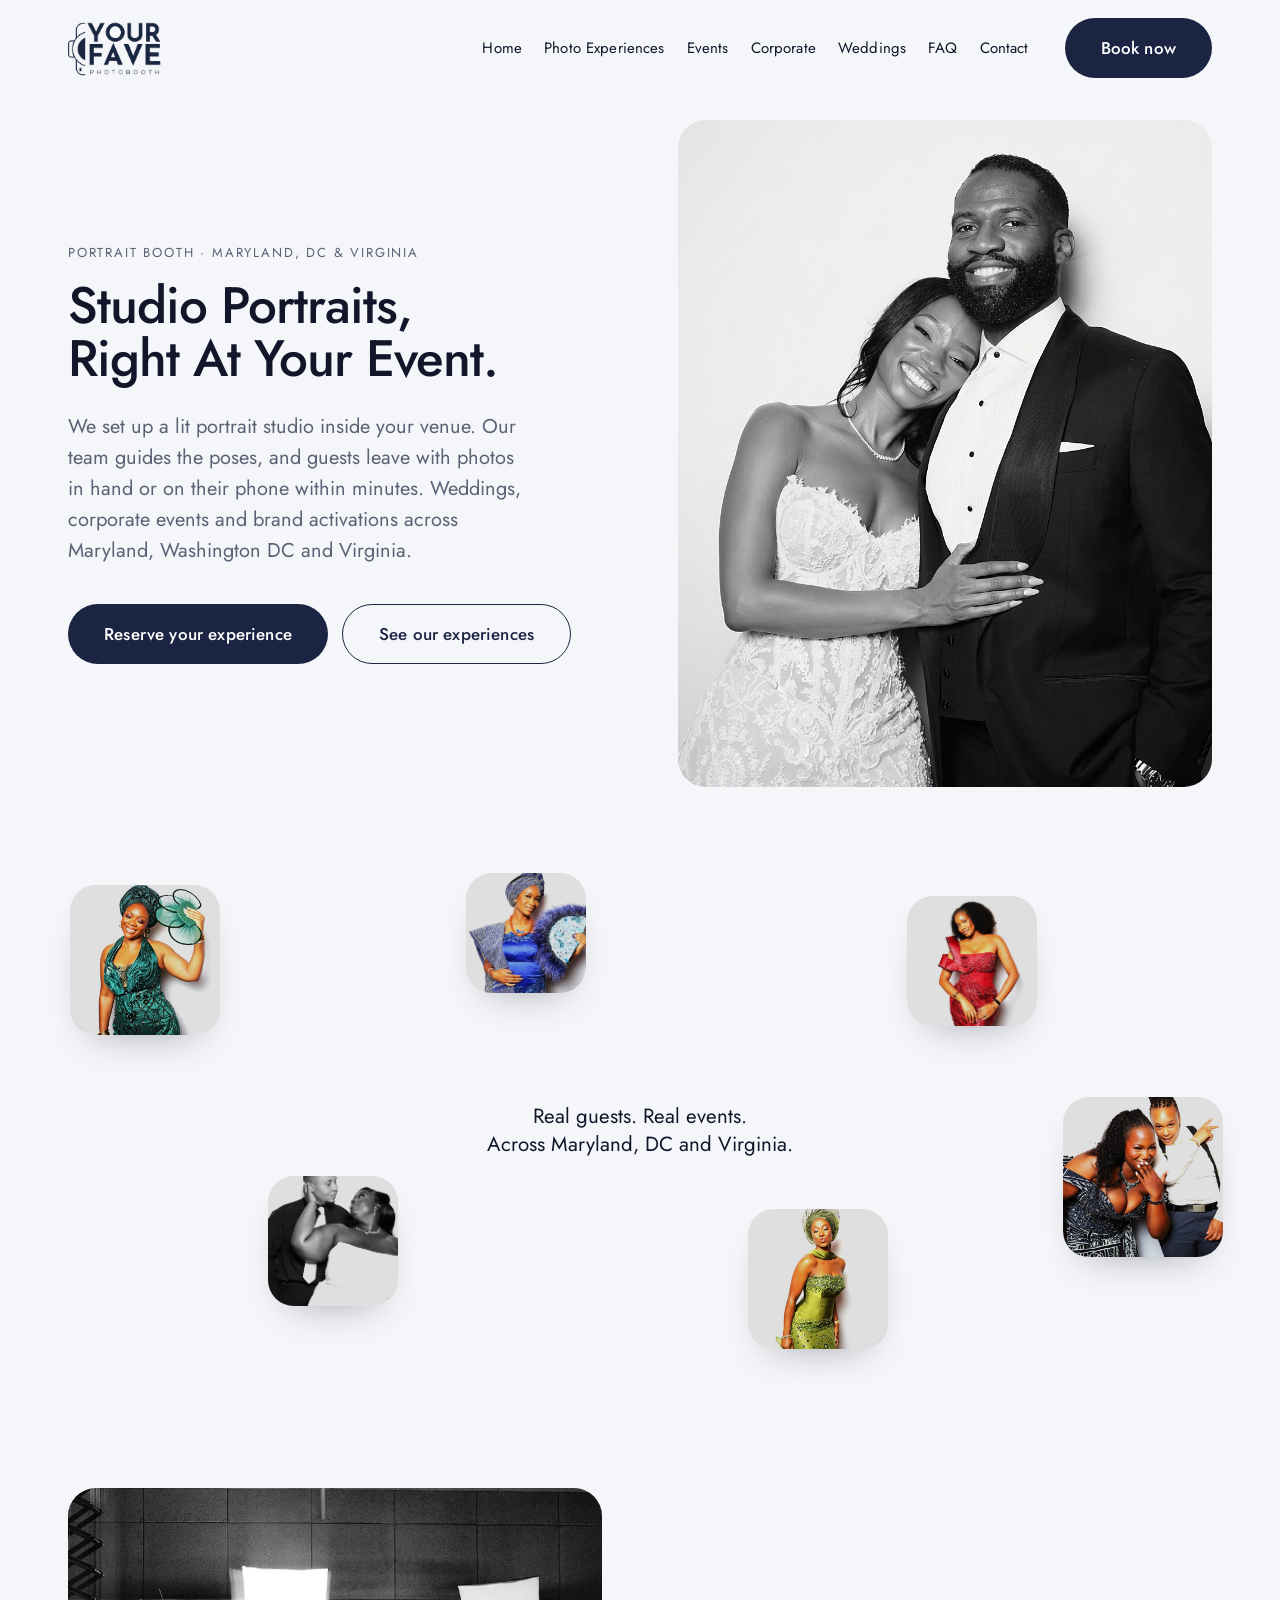
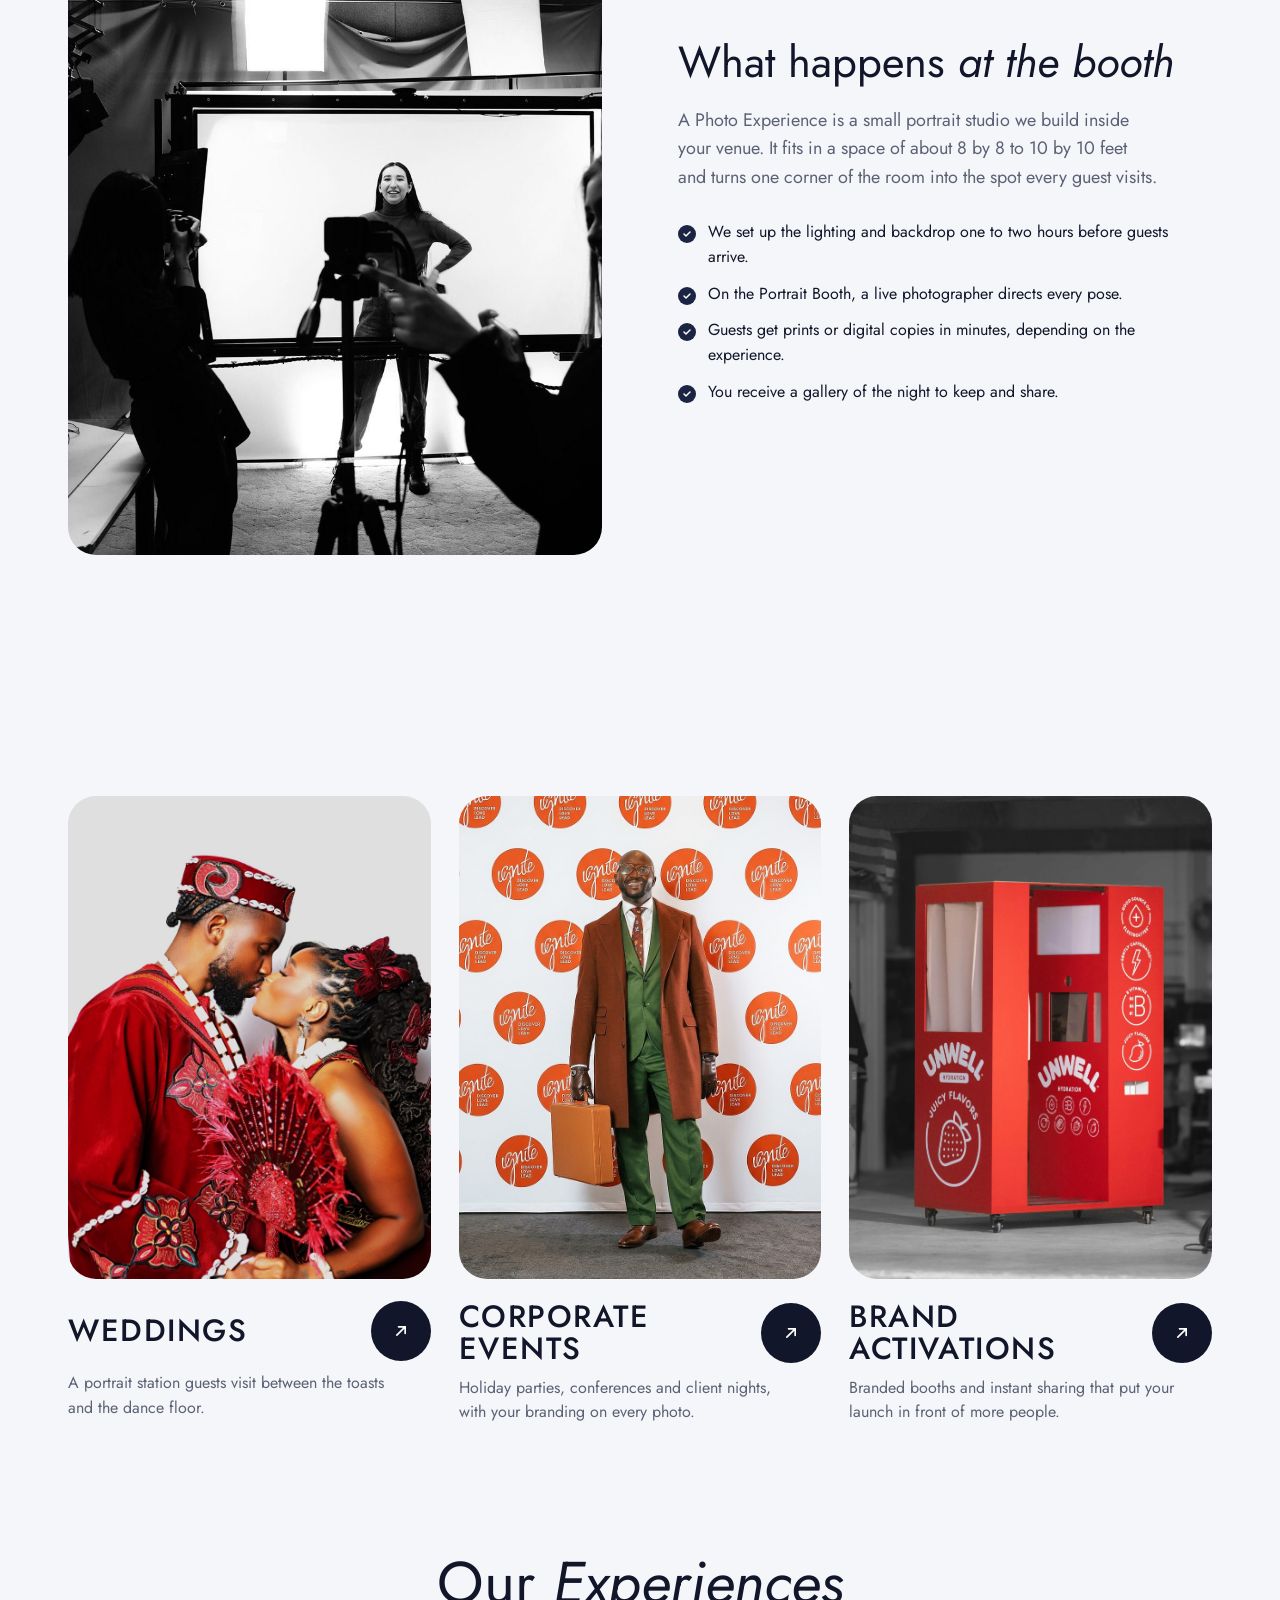
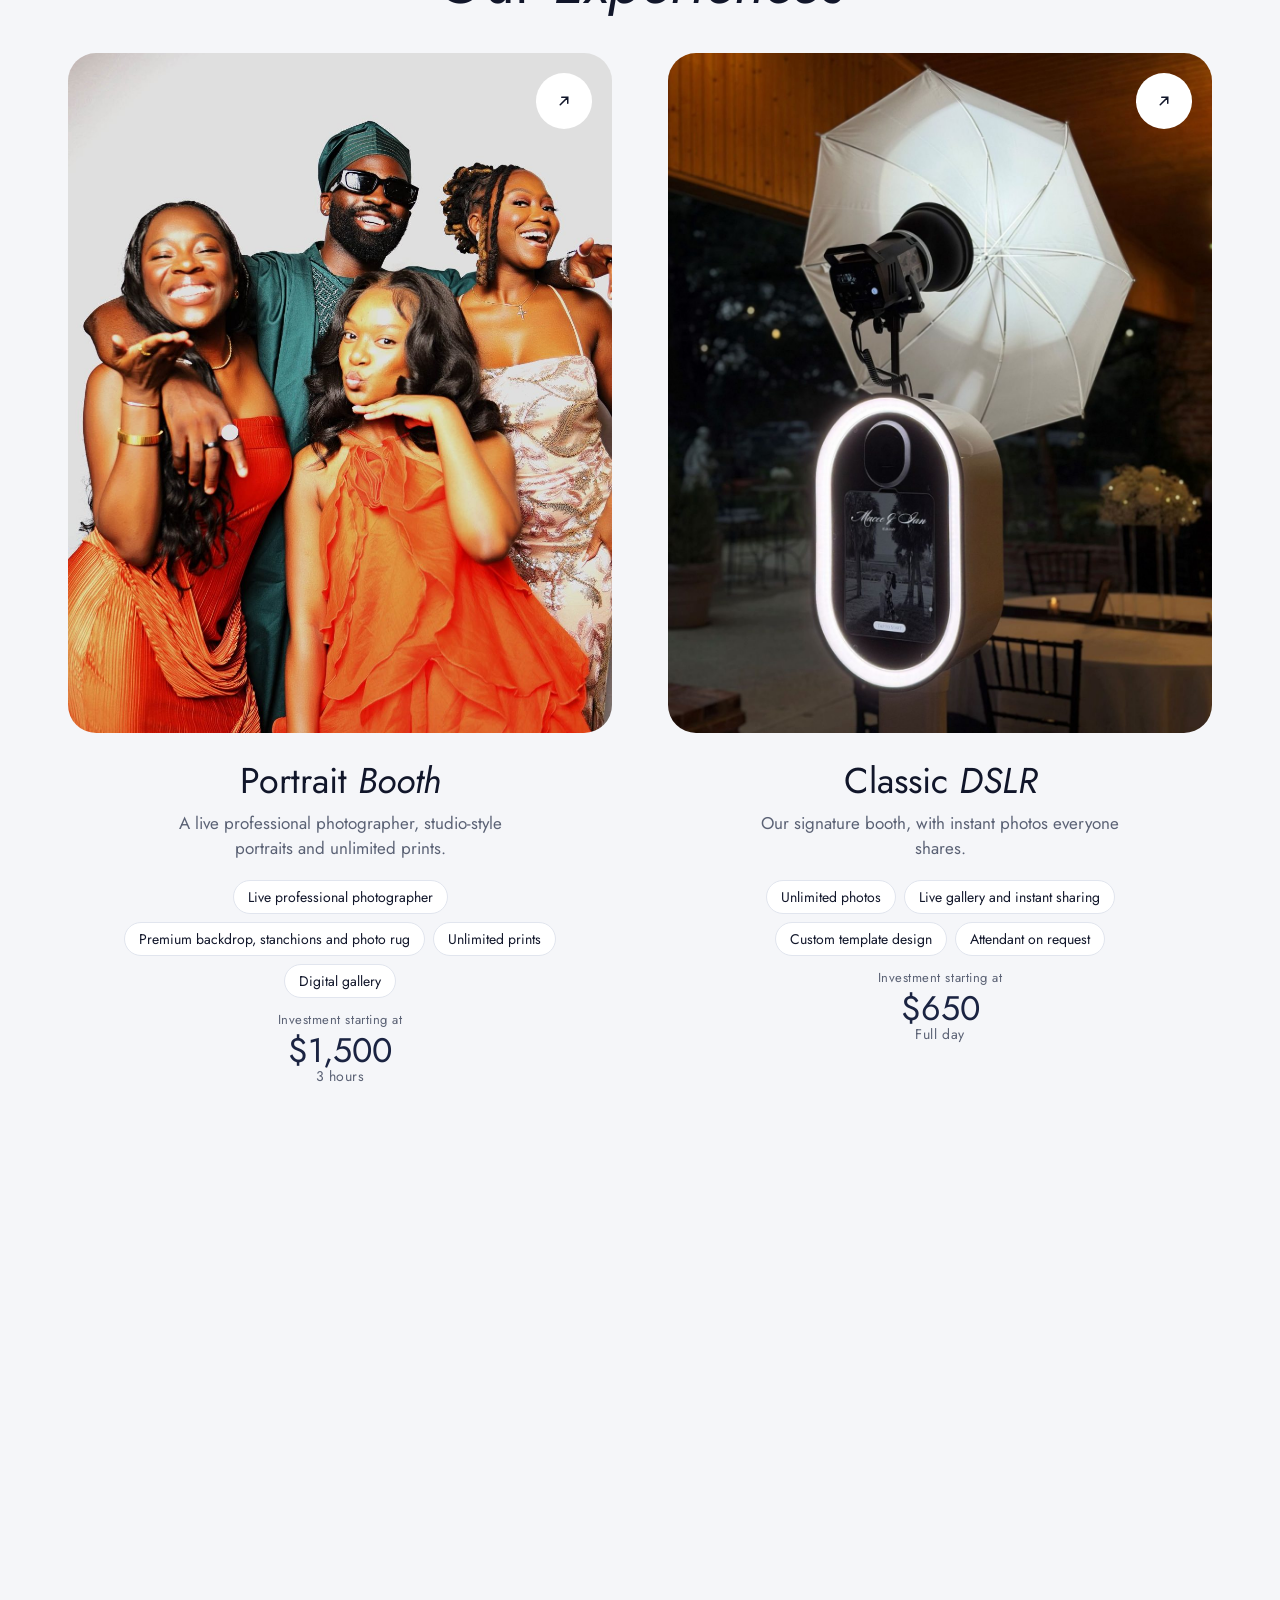
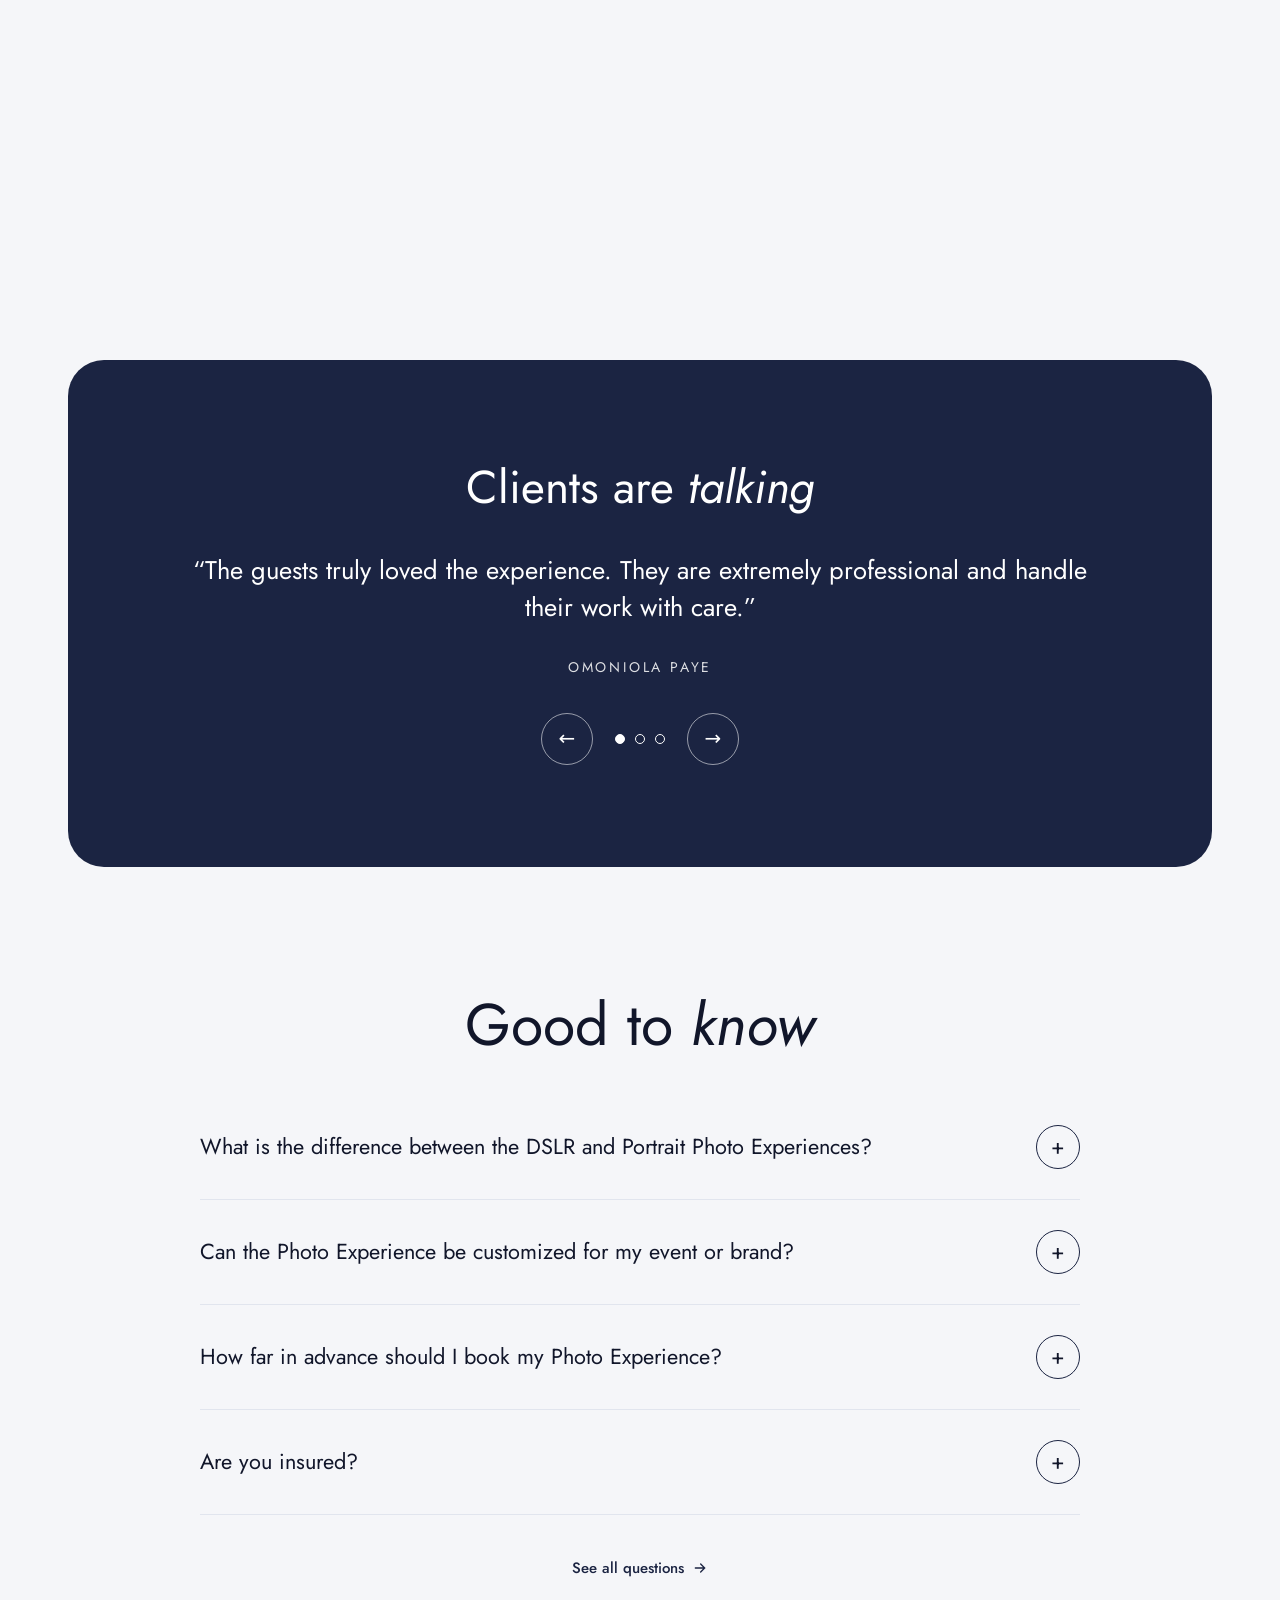
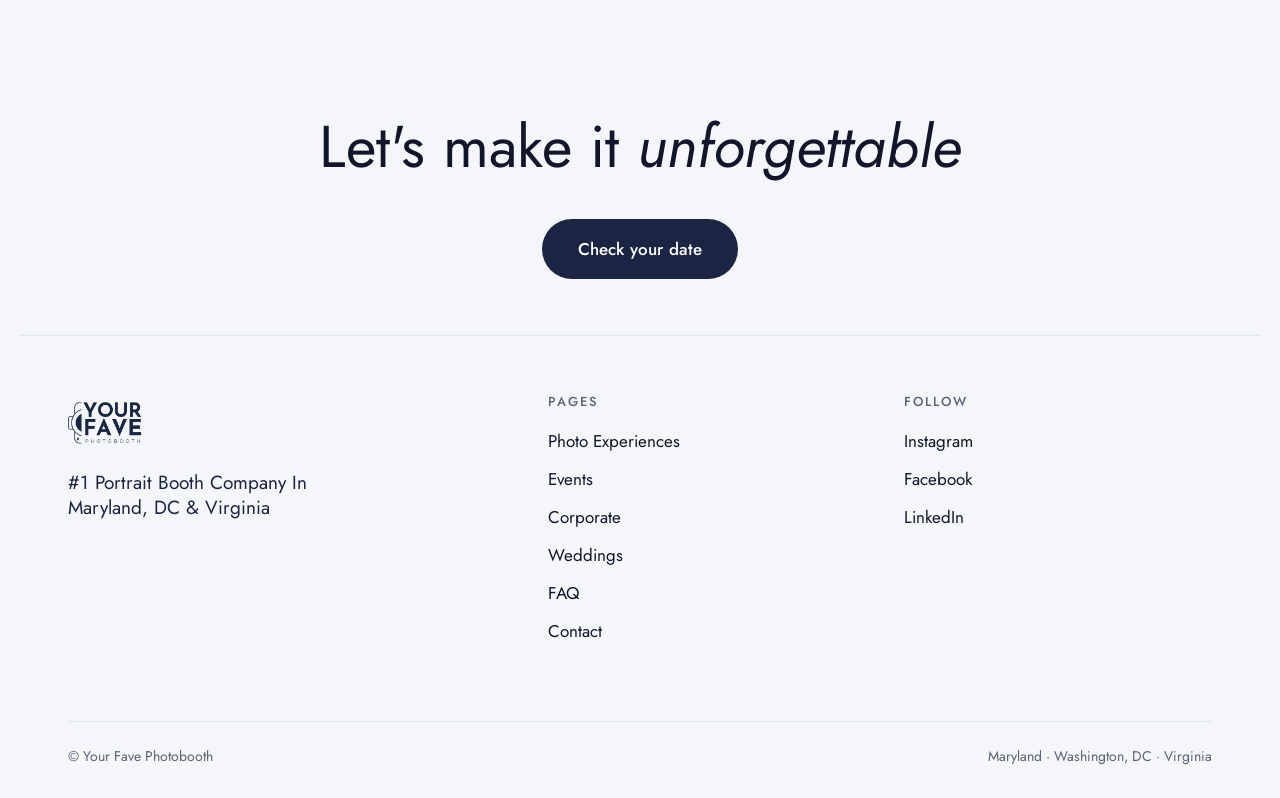
==== index.html @ 7b64e579 "One typeface across the site: Jost everywhere, heading sizes retuned, unused fonts no longer loaded " ====
<!doctype html>
<html lang="en-US" class="no-js">
<head>
<meta charset="utf-8">
<meta name="viewport" content="width=device-width, initial-scale=1">
<!-- Google tag (gtag.js) -->
<script async src="https://www.googletagmanager.com/gtag/js?id=G-7J32PH1851"></script>
<script>
  window.dataLayer = window.dataLayer || [];
  function gtag(){dataLayer.push(arguments);}
  gtag('js', new Date());

  gtag('config', 'G-7J32PH1851');
</script>
<title>Photo Experience in Maryland, DC &amp; Virginia | Your Fave Photobooth</title>
<meta name="description" content="Premium, Guest Centered Photo Experience in Maryland, Washington DC &amp; Virginia. Portrait and DSLR Photo Experiences for weddings, corporate events and brand activations.">
<link rel="canonical" href="https://yourfavephotobooth.com/">
<link rel="icon" href="/assets/logo-blue.png">
<link rel="preconnect" href="https://fonts.googleapis.com">
<link rel="preconnect" href="https://fonts.gstatic.com" crossorigin>
<link rel="stylesheet" href="https://fonts.googleapis.com/css2?family=Jost:ital,wght@0,300;0,400;0,500;0,600;1,300;1,400;1,500&amp;display=swap">
<script>document.documentElement.classList.add('js')</script>
<link rel="stylesheet" href="/css/v3.css?v=44">
<script src="/js/v3.js?v=44" defer></script>
</head>
<body>
<div class="wipe" aria-hidden="true"><img src="/assets/logo-white.png" alt=""></div>

<header class="hdr">
 <div class="wrap hdr__in">
  <a href="/" aria-label="Your Fave Photobooth home"><img src="/assets/logo-blue.png" alt="Your Fave Photobooth"></a>
  <nav class="hdr__links" aria-label="Pages"><a href="/">Home</a><a href="/photobooths/">Photo Experiences</a><a href="/events/">Events</a><a href="/corporate/">Corporate</a><a href="/weddings/">Weddings</a><a href="/faq/">FAQ</a><a href="/contact/">Contact</a></nav>
  <div class="hdr__r">
   <a class="pill pill--navy" href="/contact/">Book now</a>
   <button class="menu-btn" type="button" aria-expanded="false" aria-controls="menu" aria-label="Open menu"><i class="menu-btn__ic" aria-hidden="true"><b></b><b></b></i></button>
  </div>
 </div>
</header>

<nav class="menu" id="menu" aria-label="Main">
 <img class="menu__bg" src="/assets/photos/hd/home-cover.jpg" alt="">
 <div class="menu__top">
  <img src="/assets/logo-white.png" alt="Your Fave Photobooth">
  <button class="menu__x" type="button" aria-label="Close menu">✕</button>
 </div>
 <nav class="menu__links" aria-label="Pages">
  <a href="/">Home</a>
  <a href="/photobooths/">Photo Experiences</a>
  <a href="/events/">Events</a>
  <a href="/corporate/">Corporate</a>
  <a href="/weddings/">Weddings</a>
  <a href="/faq/">FAQ</a>
  <a href="/contact/">Contact</a>
 </nav>
 <div class="menu__foot"><span>Maryland</span><span>Washington, DC</span><span>Virginia</span></div>
</nav>

<main>
 <section class="wrap hero">
  <div class="hero__text">
   <p class="eyebrow reveal">Portrait booth · Maryland, DC &amp; Virginia</p>
   <h1 class="reveal">Studio Portraits, <em>Right At Your Event.</em></h1>
   <p class="hero__lede reveal">We set up a lit portrait studio inside your venue. Our team guides the poses, and guests leave with photos in hand or on their phone within minutes. Weddings, corporate events and brand activations across Maryland, Washington DC and Virginia.</p>
   <div class="hero__btns reveal">
    <a class="pill pill--navy" href="/contact/">Reserve your experience</a>
    <a class="pill pill--line" href="/photobooths/">See our experiences</a>
   </div>
  </div>
  <div class="hero__photo reveal" data-cursor="View"><img src="/assets/photos/hd/home-hero-2.jpg" alt="Bride and groom posing at the Photo Experience in black and white"></div>
 </section>

 <section class="float" aria-label="Recent moments from our events">
  <div class="float__tile t1"><div class="float__in"><img src="/assets/photos/teal.jpg" alt="A guest in a teal gele holding a decorative fan" loading="lazy"></div></div>
  <div class="float__tile t2"><div class="float__in"><img src="/assets/photos/couple-bw.jpg" alt="A couple posing together in black and white" loading="lazy"></div></div>
  <div class="float__tile t3"><div class="float__in"><img src="/assets/photos/birthday.jpg" alt="A guest in a blue outfit posing with a feather fan" loading="lazy"></div></div>
  <div class="float__tile t4"><div class="float__in"><img src="/assets/photos/green.jpg" alt="A guest in a green gele and beaded dress" loading="lazy"></div></div>
  <div class="float__tile t5"><div class="float__in"><img src="/assets/photos/red-dress.jpg" alt="A guest in a red beaded dress" loading="lazy"></div></div>
  <div class="float__tile t6"><div class="float__in"><img src="/assets/photos/women.jpg" alt="Two guests laughing together" loading="lazy"></div></div>
  <div class="float__mid"><p>Real guests. Real events.<br>Across Maryland, DC and Virginia.</p></div>
 </section>

 <section class="feat"><div class="feat__ph reveal"><img src="/assets/photos/studio.jpg" alt="A photographer working under studio lights with a guest on set" loading="lazy"></div><div class="reveal"><h2 class="feat__t">What happens <em>at the booth</em></h2><p class="feat__p">A Photo Experience is a small portrait studio we build inside your venue. It fits in a space of about 8 by 8 to 10 by 10 feet and turns one corner of the room into the spot every guest visits.</p><ul class="ticks"><li>We set up the lighting and backdrop one to two hours before guests arrive.</li><li>On the Portrait Booth, a live photographer directs every pose.</li><li>Guests get prints or digital copies in minutes, depending on the experience.</li><li>You receive a gallery of the night to keep and share.</li></ul></div></section>


 <section class="wrap sec">
  <h2 class="sec__h reveal">Made for <em>every</em> occasion</h2>
  <div class="svc">
   <a class="svc__item reveal" href="/weddings/" data-cursor="View">
    <div class="svc__ph"><img src="/assets/photos/hd/anniversary.jpg" alt="Couple in traditional attire at the wedding Photo Experience"></div>
    <div class="svc__row"><div class="svc__t">Weddings</div><span class="svc__go"><svg viewBox="0 0 24 24" fill="none" stroke="currentColor" stroke-width="2" stroke-linecap="round"><path d="M7 17L17 7M9 7h8v8"/></svg></span></div>
    <p class="svc__d">A portrait station guests visit between the toasts and the dance floor.</p>
   </a>
   <a class="svc__item reveal" href="/corporate/" data-cursor="View">
    <div class="svc__ph"><img src="/assets/photos/corporate-1.jpg" alt="Guest in a rust coat and green suit at a branded step-and-repeat backdrop"></div>
    <div class="svc__row"><div class="svc__t">Corporate events</div><span class="svc__go"><svg viewBox="0 0 24 24" fill="none" stroke="currentColor" stroke-width="2" stroke-linecap="round"><path d="M7 17L17 7M9 7h8v8"/></svg></span></div>
    <p class="svc__d">Holiday parties, conferences and client nights, with your branding on every photo.</p>
   </a>
   <a class="svc__item reveal" href="/corporate/" data-cursor="View">
    <div class="svc__ph"><img src="/assets/photos/hd/booth-red-lg.jpg" alt="Branded Photo Experience for a brand activation"></div>
    <div class="svc__row"><div class="svc__t">Brand activations</div><span class="svc__go"><svg viewBox="0 0 24 24" fill="none" stroke="currentColor" stroke-width="2" stroke-linecap="round"><path d="M7 17L17 7M9 7h8v8"/></svg></span></div>
    <p class="svc__d">Branded booths and instant sharing that put your launch in front of more people.</p>
   </a>
  </div>
 </section>

 <section class="wrap sec">
  <h2 class="sec__h reveal">Our <em>Experiences</em></h2>
  <div class="exp">
   <a class="reveal" href="/photobooths/" data-cursor="View">
    <div class="exp__ph"><img src="/assets/photos/portrait.jpg" alt="Guests at the Portrait Booth"><span class="arr"><svg viewBox="0 0 24 24" fill="none" stroke="currentColor" stroke-width="2" stroke-linecap="round"><path d="M7 17L17 7M9 7h8v8"/></svg></span></div>
    <h3 class="exp__t">Portrait <em>Booth</em></h3>
    <p class="exp__p">A live professional photographer, studio-style portraits and unlimited prints.</p>
    <ul class="exp__list"><li>Live professional photographer</li><li>Premium backdrop, stanchions and photo rug</li><li>Unlimited prints</li><li>Digital gallery</li></ul>
    <div class="exp__price"><small class="exp__from">Investment starting at</small>$1,500<small>3 hours</small></div>
   </a>
   <a class="reveal" href="/photobooths/" data-cursor="View">
    <div class="exp__ph"><img src="/assets/photos/dslr.jpg" alt="Classic DSLR Photobooth"><span class="arr"><svg viewBox="0 0 24 24" fill="none" stroke="currentColor" stroke-width="2" stroke-linecap="round"><path d="M7 17L17 7M9 7h8v8"/></svg></span></div>
    <h3 class="exp__t">Classic <em>DSLR</em></h3>
    <p class="exp__p">Our signature booth, with instant photos everyone shares.</p>
    <ul class="exp__list"><li>Unlimited photos</li><li>Live gallery and instant sharing</li><li>Custom template design</li><li>Attendant on request</li></ul>
    <div class="exp__price"><small class="exp__from">Investment starting at</small>$650<small>Full day</small></div>
   </a>
  </div>
 </section>

 <section class="wrap sec"><h2 class="sec__h reveal">How booking <em>works</em></h2><div class="incl incl--3"><article class="incl__c reveal"><div class="incl__ph"><img src="/assets/photos/hd/hero2.jpg" alt="A portrait set in a ballroom with a backdrop, lights and gold stanchions" loading="lazy"></div><h3>A free consultation</h3><p>Tell us about your event. We talk through the guest count, the space and the look you want, then recommend the right experience.</p></article><article class="incl__c reveal"><div class="incl__ph"><img src="/assets/photos/corporate.jpg" alt="A guest in a cap holding a drink in front of a branded backdrop" loading="lazy"></div><h3>Design your look</h3><p>Choose your backdrop, colors, print template and start screen, or send your brand guidelines and we match them.</p></article><article class="incl__c reveal"><div class="incl__ph"><img src="/assets/photos/umbrella.jpg" alt="A guest reaching toward the screen of a white booth" loading="lazy"></div><h3>Enjoy your event</h3><p>We arrive early, set up and test everything, then run the experience so you can stay with your guests.</p></article></div></section>

 <section class="wrap sec" style="padding-top:0">
  <div class="rev reveal">
   <h2>Clients are <em>talking</em></h2>
   <div class="qz" data-qz><div class="rev__qs"><figure class="rev__q is-on"><p>“The guests truly loved the experience. They are extremely professional and handle their work with care.”</p><figcaption class="rev__who">Omoniola Paye</figcaption></figure><figure class="rev__q"><p>“Truly the highlight of our event! Our guests couldn't stop talking about it!”</p><figcaption class="rev__who">Yinka Meji</figcaption></figure><figure class="rev__q"><p>“The Black and White Portrait Photo Experience would be a hit at our wedding.”</p><figcaption class="rev__who">Famata &amp; Amos</figcaption></figure></div><div class="qz__nav"><button class="qz__btn" type="button" data-prev aria-label="Previous review">&#8592;</button><div class="dots"><i role="button" tabindex="0" aria-label="Review 1" class="on"></i><i role="button" tabindex="0" aria-label="Review 2"></i><i role="button" tabindex="0" aria-label="Review 3"></i></div><button class="qz__btn" type="button" data-next aria-label="Next review">&#8594;</button></div></div>
  </div>
 </section>

 <section class="wrap sec"><h2 class="sec__h reveal">Good to <em>know</em></h2><div class="acc"><div class="acc__item reveal"><button class="acc__q" type="button" aria-expanded="false"><span>What is the difference between the DSLR and Portrait Photo Experiences?</span><i>+</i></button><div class="acc__a" hidden>Our Classic DSLR Photo Experience is a self-service experience with instant digital photos and professional image quality. On-site attendance can be requested for this product, but may not be necessary depending on your type of event.

Our Portrait Photo Experience includes a professional photographer who captures studio-quality portraits and provides beautifully edited prints on-site. The photographer poses the guests, giving them a real photoshoot experience at the event.

Choose the DSLR Booth for interactive fun, or the Portrait Booth for a luxury photography experience.</div></div><div class="acc__item reveal"><button class="acc__q" type="button" aria-expanded="false"><span>Can the Photo Experience be customized for my event or brand?</span><i>+</i></button><div class="acc__a" hidden>Absolutely! We offer a variety of customization options, including branded booth shell, backdrop, photo print, start screens, color scheme, and a lot more.

Whatever your event type, we'll tailor the experience to match your vision.</div></div><div class="acc__item reveal"><button class="acc__q" type="button" aria-expanded="false"><span>How far in advance should I book my Photo Experience?</span><i>+</i></button><div class="acc__a" hidden>We recommend booking as early as possible, especially for weddings, corporate events, and peak event seasons. Popular dates can book several months in advance, so reserving early ensures your preferred booth experience is available.</div></div><div class="acc__item reveal"><button class="acc__q" type="button" aria-expanded="false"><span>Are you insured?</span><i>+</i></button><div class="acc__a" hidden>Yes. We are fully insured and can provide a Certificate of Insurance (COI) upon request. We can also add your venue as an additional insured if required.</div></div></div><p class="faqs__more reveal"><a href="/faq/">See all questions <svg viewBox="0 0 24 24" fill="none" stroke="currentColor" stroke-width="2" stroke-linecap="round" aria-hidden="true"><path d="M5 12h14M13 6l6 6-6 6"/></svg></a></p></section>

 <section class="wrap cta">
  <h2 class="reveal">Let's make it <em>unforgettable</em></h2>
  <a class="pill pill--navy reveal" href="/contact/">Check your date</a>
 </section>
</main>

<footer class="wrap ft">
 <div class="ft__top">
  <div class="ft__brand">
   <img src="/assets/logo-blue.png" alt="Your Fave Photobooth">
   <p class="ft__tag">#1 Portrait Booth Company In Maryland, DC &amp; Virginia</p>
  </div>
  <div><h4>Pages</h4><a href="/photobooths/">Photo Experiences</a><a href="/events/">Events</a><a href="/corporate/">Corporate</a><a href="/weddings/">Weddings</a><a href="/faq/">FAQ</a><a href="/contact/">Contact</a></div>
  <div><h4>Follow</h4><a href="https://www.instagram.com/YOURFAVEPHOTOBOOTH" target="_blank" rel="noopener">Instagram</a><a href="#">Facebook</a><a href="#">LinkedIn</a></div>
 </div>
 <div class="ft__bot"><span>© Your Fave Photobooth</span><span>Maryland · Washington, DC · Virginia</span></div>
</footer>
</body>
</html>
---- css/v3.css ----
/* Your Fave Photobooth: v3 (clean, agency-style). Home page first. */
:root{--navy:#1B2442;--ink:#11162A;--muted:#5B6275;--bg:#F5F6F9;--white:#FFFFFF;--blue:#2563EB;--line:#E1E5EE;
  --serif:Jost,system-ui,sans-serif;--sans:Jost,system-ui,sans-serif;--script:Jost,system-ui,sans-serif;
  --ease:cubic-bezier(.16,1,.3,1);--gut:clamp(20px,4vw,48px)}
*,*::before,*::after{box-sizing:border-box}
html{scroll-behavior:auto}
body{margin:0;background:var(--bg);color:var(--ink);font-family:var(--sans);-webkit-font-smoothing:antialiased;overflow-x:clip}
img{display:block;width:100%;height:100%;object-fit:cover}
a{color:inherit;text-decoration:none}
button{font-family:inherit}
h1,h2,h3{font-weight:400;margin:0}
em{font-style:italic}
.wrap{max-width:1240px;margin:0 auto;padding:0 var(--gut)}
.pill{display:inline-flex;align-items:center;justify-content:center;gap:10px;height:60px;padding:0 36px;border-radius:999px;font-size:17px;font-weight:500;letter-spacing:.01em;transition:background .4s var(--ease),color .4s var(--ease),transform .4s var(--ease)}
.pill:hover{transform:translateY(-2px)}
.pill--navy{background:var(--navy);color:#fff}.pill--navy:hover{background:var(--blue)}
.pill--line{border:1px solid var(--navy);color:var(--navy)}.pill--line:hover{background:var(--navy);color:#fff}
.reveal{transition:opacity 1s var(--ease),transform 1.1s var(--ease)}
.js .reveal{opacity:0;transform:translateY(40px)}
.reveal.is-in{opacity:1;transform:none}
/* header */
.hdr{position:fixed;top:0;left:0;right:0;z-index:60;transition:background .5s var(--ease)}
.hdr.is-scrolled{background:rgba(245,246,249,.985);-webkit-backdrop-filter:blur(14px);backdrop-filter:blur(14px);box-shadow:0 1px 0 var(--line)}
.hdr--logo.is-scrolled{background:none;box-shadow:none;-webkit-backdrop-filter:none;backdrop-filter:none}
.hdr__in{display:flex;align-items:center;justify-content:space-between;height:96px}
.hdr img{height:76px;width:auto}
.hdr__r{display:flex;align-items:center;gap:12px}
/* desktop: links sit in the header; the toggle and full-screen menu are for smaller screens */
.hdr__links{display:none}
.hdr__in{justify-content:space-between}
@media (min-width:1025px){
  .hdr .menu-btn{display:none}
  .hdr__links{display:flex;align-items:center;gap:22px;margin-left:auto;margin-right:36px;font-family:var(--sans);font-size:15px;letter-spacing:.01em;color:var(--ink)}
  .hdr__links a{padding:8px 0;position:relative;transition:color .3s}
  .hdr__links a::after{content:"";position:absolute;left:0;right:0;bottom:2px;height:1px;background:currentColor;transform:scaleX(0);transform-origin:left;transition:transform .4s var(--ease)}
  .hdr__links a:hover{color:var(--blue)}
  .hdr__links a:hover::after{transform:scaleX(1)}
}
.menu-btn{width:52px;height:52px;padding:0;border:1px solid var(--navy);border-radius:50%;background:rgba(255,255,255,.72);-webkit-backdrop-filter:blur(6px);backdrop-filter:blur(6px);color:var(--navy);display:flex;align-items:center;justify-content:center;cursor:pointer;transition:background .4s var(--ease),border-color .4s}
.menu-btn:hover{background:var(--navy)}
.menu-btn__ic{position:relative;width:20px;height:14px;display:block}
.menu-btn__ic b{position:absolute;left:0;right:0;height:1.5px;background:var(--navy);border-radius:2px;transition:background .4s,transform .6s var(--ease)}
.menu-btn__ic b:first-child{top:2px}
.menu-btn__ic b:last-child{top:10px;right:6px}
.menu-btn:hover .menu-btn__ic b{background:#fff}
.menu-btn:hover .menu-btn__ic b:first-child{transform:translateX(2px)}
.menu-btn:hover .menu-btn__ic b:last-child{transform:translateX(-2px)}
/* full menu */
.menu{position:fixed;inset:0;z-index:70;background:var(--navy);overflow:hidden;color:#fff;display:flex;flex-direction:column;padding:28px var(--gut) 40px;clip-path:inset(0 0 100% 0);transition:clip-path .9s var(--ease);visibility:hidden}
.menu.is-open{clip-path:inset(0 0 0 0);visibility:visible}
.menu__top{display:flex;justify-content:space-between;align-items:center}
.menu__top img{height:52px;width:auto;filter:brightness(0) invert(1)}
.menu__x{width:60px;height:60px;border-radius:50%;border:1px solid rgba(255,255,255,.5);background:none;color:#fff;font-size:22px;cursor:pointer}
.menu nav{margin:auto 0;display:flex;flex-direction:column}
.menu nav a{display:flex;align-items:baseline;gap:22px;font-family:var(--serif);font-size:clamp(48px,7vw,104px);line-height:1.02;padding:10px 0;border-bottom:1px solid rgba(255,255,255,.14);opacity:0;transform:translateY(30px);transition:opacity .8s var(--ease),transform .8s var(--ease),color .3s}
.menu.is-open nav a{opacity:1;transform:none}
.menu nav a:hover{color:#9DBBFF;font-style:italic}
.menu nav a span{font-family:var(--sans);font-size:15px;opacity:.6;letter-spacing:.12em}
.menu__foot{display:flex;justify-content:space-between;font-size:14px;letter-spacing:.14em;text-transform:uppercase;opacity:.7}
/* cursor */
.cursor{position:fixed;left:0;top:0;z-index:90;width:14px;height:14px;margin:-7px 0 0 -7px;border-radius:50%;background:var(--blue);pointer-events:none;display:flex;align-items:center;justify-content:center;color:#fff;font:500 14px var(--sans);transition:width .5s var(--ease),height .5s var(--ease),margin .5s var(--ease),background .4s;opacity:0}
.cursor span{opacity:0;transition:opacity .3s}
.cursor.is-big{width:96px;height:96px;margin:-48px 0 0 -48px}
.cursor.is-big span{opacity:1}
@media (pointer:fine){html.has-cursor,html.has-cursor a,html.has-cursor button{cursor:none}}
/* page transition */
.wipe img{position:absolute;left:50%;top:50%;height:90px;width:auto;translate:-50% -50%;filter:brightness(0) invert(1)}
/* hero */
.hero{display:grid;grid-template-columns:1fr 1fr;gap:clamp(40px,6vw,96px);align-items:center;padding:150px 0 110px}
.hero h1{font-family:var(--serif);font-size:clamp(36px,4vw,60px);line-height:.98;letter-spacing:-.01em}
.hero h1 em{display:block}
.hero__lede{font-size:20px;line-height:1.55;color:var(--muted);max-width:460px;margin:26px 0 38px}
.hero__btns{display:flex;gap:14px;flex-wrap:wrap}
.hero__photo{aspect-ratio:4/5;border-radius:28px;overflow:hidden;position:relative}
.hero__photo img{transition:transform 1.6s var(--ease)}
/* section heads */
.sec{padding:64px 0}
.sec__h{text-align:center;font-size:clamp(40px,4.6vw,64px);line-height:1.02;margin:0 0 40px}
.sec__h em{font-style:italic}
/* services */
.svc{display:grid;grid-template-columns:repeat(3,1fr);gap:28px;align-items:start}
.svc__item:nth-child(2){margin-top:72px}
.svc__ph{position:relative;aspect-ratio:3/4;border-radius:28px;overflow:hidden;display:block}
.svc__ph img{transition:transform 1.4s var(--ease)}
.svc__item:hover .svc__ph img{transform:scale(1.05)}
.arr{position:absolute;right:18px;top:18px;width:50px;height:50px;border-radius:50%;background:#fff;color:var(--ink);display:flex;align-items:center;justify-content:center;transition:transform .5s var(--ease),background .4s}
.arr svg{width:18px;height:18px}
.svc__item:hover .arr{transform:rotate(45deg);background:var(--blue);color:#fff}
.svc__t{font-family:var(--script);font-size:clamp(64px,6.2vw,96px);line-height:.9;color:var(--blue);text-align:center;margin:-22px 0 0;position:relative;z-index:2}
/* experiences */
.exp{display:grid;grid-template-columns:1fr 1fr;gap:56px}
.exp__ph{aspect-ratio:4/5;border-radius:28px;overflow:hidden}
.exp__t{font-family:var(--serif);font-size:clamp(40px,3.8vw,56px);line-height:1;margin:28px 0 10px;text-align:center}
.exp__t em{font-style:italic}
.exp__p{text-align:center;color:var(--muted);font-size:17px;line-height:1.5;margin:0 auto;max-width:380px}
.exp__price{text-align:center;font-family:var(--serif);font-size:40px;line-height:1;color:var(--navy);margin-top:14px}
.exp__price small{font-family:var(--sans);font-size:14px;color:var(--muted);margin-left:10px;letter-spacing:.04em}
.exp__price small{display:block;margin:0;line-height:1.2}
.exp__price small.exp__from{margin:0 0 6px;font-size:13px}
/* confidence */
.conf{text-align:center}
.conf__pair{display:grid;grid-template-columns:1fr 1fr;gap:24px;max-width:960px;margin:0 auto 56px}
.conf__pair div{aspect-ratio:4/5;border-radius:28px;overflow:hidden}
.conf__pair div:nth-child(2){margin-top:80px}
.conf__lede{font-size:20px;line-height:1.55;color:var(--muted);max-width:520px;margin:0 auto 36px}
/* reviews */
.rev{background:var(--navy);color:#fff;border-radius:36px;padding:clamp(60px,8vw,110px) clamp(28px,6vw,96px);text-align:center}
.rev h2{font-family:var(--serif);font-size:clamp(44px,5vw,68px);line-height:1;margin:0 0 40px}
.rev h2 em{font-style:italic}
.rev p{font-family:var(--serif);font-size:clamp(26px,2.8vw,40px);line-height:1.28;max-width:920px;margin:0 auto}
.rev__who{font-size:14px;letter-spacing:.2em;text-transform:uppercase;margin-top:30px;opacity:.85}
.dots{display:flex;gap:10px;justify-content:center;margin-top:36px}
.dots i{width:10px;height:10px;border-radius:50%;border:1px solid #fff;display:block}
.dots i.on{background:#fff}
/* cta */
.cta{text-align:center;padding:120px 0 80px}
.cta h2{font-family:var(--serif);font-size:clamp(48px,6vw,88px);line-height:1;margin:0 0 40px}
.cta h2 em{font-style:italic}
/* footer */
.ft{border-top:1px solid var(--line);padding:72px 0 40px}
.ft__top{display:grid;grid-template-columns:1.4fr 1fr 1fr;gap:48px;align-items:start}
.ft__brand img{height:60px;width:auto}
.ft__tag{font-family:var(--serif);font-size:28px;line-height:1.15;color:var(--navy);margin:18px 0 0;max-width:16ch}
.ft h4{margin:0 0 18px;font:500 13px var(--sans);letter-spacing:.16em;text-transform:uppercase;color:var(--muted)}
.ft a{display:block;font-size:17px;margin-bottom:14px;color:var(--ink)}
.ft a:hover{color:var(--blue)}
.ft__bot{display:flex;justify-content:space-between;gap:16px;flex-wrap:wrap;margin-top:64px;padding-top:24px;border-top:1px solid var(--line);font-size:14px;color:var(--muted)}
/* responsive */
@media (max-width:900px){
  .hero{grid-template-columns:1fr;padding:120px 0 72px;gap:36px}
  .hero__photo{aspect-ratio:4/5}
  .hero__btns{justify-content:center}
  .hero__lede{margin:18px 0 28px}
  .hero__text{text-align:center}
  .hero__text .hero__lede{margin-left:auto;margin-right:auto}
  .svc{grid-template-columns:1fr;gap:44px}
  .svc__item:nth-child(2){margin-top:0}
  .svc__t{font-size:76px}
  .exp{grid-template-columns:1fr;gap:56px}
  .ft__top{grid-template-columns:1fr 1fr}
  .sec{padding:40px 0}
  .sec__h{margin-bottom:26px;font-size:clamp(34px,8vw,44px)}
}
@media (max-width:560px){
  .hdr img{height:60px}
  .hdr__in{height:76px}
  .menu-btn{height:52px;padding:0 20px;font-size:15px}
  .pill{height:60px;padding:0 28px;font-size:16px}
  .conf__pair{gap:12px}
  .conf__pair div:nth-child(2){margin-top:36px}
  .ft__top{grid-template-columns:1fr}
}
/* page header block */
.pg{padding:150px 0 40px}
.pg__hero{display:grid;grid-template-columns:1fr 1fr;gap:clamp(40px,6vw,96px);align-items:center;padding-bottom:110px}
.pg__hero h1{font-family:var(--serif);font-size:clamp(34px,3.8vw,56px);line-height:1}
.pg__hero h1 em{display:block}
.pg__hero p{font-size:20px;line-height:1.55;color:var(--muted);max-width:460px;margin:24px 0 36px}
.pg__ph{aspect-ratio:4/5;border-radius:28px;overflow:hidden}
.pg__ph img{transition:transform 1.6s var(--ease)}
/* reasons (numbered, centered) */
.reasons{display:grid;grid-template-columns:repeat(auto-fit,minmax(240px,1fr));gap:20px;text-align:center}
.reasons div{background:var(--white);border-radius:24px;padding:36px 28px}
.reasons b{display:block;font:400 56px var(--serif);color:var(--blue);margin-bottom:12px;line-height:1}
.reasons p{margin:0;font-size:18px;line-height:1.5;color:var(--muted)}
/* simple gallery row */
.gal{display:grid;grid-template-columns:repeat(3,1fr);gap:24px}
.gal div{aspect-ratio:3/4;border-radius:28px;overflow:hidden}
/* accordion */
.acc{max-width:880px;margin:0 auto;text-align:left}
.acc__item{border-bottom:1px solid var(--line)}
.acc__q{width:100%;display:flex;justify-content:space-between;align-items:center;gap:24px;padding:30px 0;background:none;border:0;color:var(--ink);font-family:var(--serif);font-size:clamp(26px,2.6vw,36px);line-height:1.15;text-align:left;cursor:pointer}
.acc__q i{flex:none;width:44px;height:44px;border-radius:50%;border:1px solid var(--navy);display:flex;align-items:center;justify-content:center;font-style:normal;font-family:var(--sans);font-size:22px;transition:transform .5s var(--ease),background .4s,color .4s}
.acc__item.is-open .acc__q i{transform:rotate(45deg);background:var(--navy);color:#fff}
.acc__a{padding:0 0 32px;font-size:18px;line-height:1.6;color:var(--muted);max-width:720px;white-space:pre-line}
/* contact form */
.form{background:var(--white);border-radius:28px;overflow:hidden;max-width:820px;margin:0 auto;box-shadow:0 20px 50px rgba(17,22,42,.08)}
.form iframe{display:block;width:100%;border:none}
/* links pages */
.lk{min-height:100vh;min-height:100dvh;background:var(--navy);color:#fff;display:flex;align-items:center;justify-content:center;padding:60px var(--gut);position:relative;overflow:hidden}
.lk__in{width:100%;max-width:520px;text-align:center;position:relative}
.lk__in img.logo{height:70px;width:auto;margin:0 auto 34px;filter:brightness(0) invert(1)}
.lk h1{font-family:var(--serif);font-size:clamp(34px,4vw,48px);line-height:1.05;margin:0 0 34px}
.lk h1 em{font-style:italic}
.lk__list{display:flex;flex-direction:column;gap:14px}
.lk__list a{display:flex;justify-content:space-between;align-items:center;height:64px;padding:0 26px;border:1px solid rgba(255,255,255,.4);border-radius:999px;font-size:17px;transition:background .4s,color .4s}
.lk__list a:hover{background:#fff;color:var(--navy)}
.lk__list a.is-solid{background:#fff;color:var(--navy);border-color:#fff}
.lk__list a.is-solid:hover{background:var(--blue);color:#fff;border-color:var(--blue)}
/* thank you */
.ty{text-align:center;padding:170px 0 120px}
.ty h1{font-family:var(--serif);font-size:clamp(56px,7vw,104px);line-height:.98;margin:0 0 30px}
.ty h1 em{font-style:italic}
.ty p{font-size:20px;line-height:1.6;color:var(--muted);max-width:640px;margin:0 auto 14px}
.ty .pill{margin-top:36px}
/* 404 */
.nf{text-align:center;padding:200px 0 140px}
.nf h1{font-family:var(--serif);font-size:clamp(70px,10vw,150px);line-height:1}
.nf p{font-size:20px;color:var(--muted);margin:20px 0 36px}
/* strip */
.strip{text-align:center;padding:60px 0;border-top:1px solid var(--line);border-bottom:1px solid var(--line);font-family:var(--serif);font-size:clamp(30px,3.6vw,50px);line-height:1.15}
.strip em{font-style:italic}
@media (max-width:900px){
  .pg__hero{grid-template-columns:1fr;gap:36px;padding-bottom:72px}
  .pg__hero p{margin:18px 0 28px}
  .gal{grid-template-columns:1fr 1fr;gap:12px}
  .gal div:nth-child(3){display:none}
}
@media (max-width:560px){.pg{padding-top:120px}.gal{grid-template-columns:1fr 1fr}}

/* side padding for full-width sections (wins over the shorthand padding rules) */
.wrap.sec,.wrap.hero,.wrap.pg,.wrap.cta,.wrap.ty,.wrap.nf,.wrap.ft,.wrap.strip{padding-left:var(--gut);padding-right:var(--gut)}
/* links pages: background photo */
.lk__bg{position:absolute;inset:0;width:100%;height:100%;object-fit:cover}
.lk__tint{position:absolute;inset:0;background:rgba(27,36,66,.78)}

/* menu background photo */
.menu__bg{position:absolute;inset:0;width:100%;height:100%;object-fit:cover;opacity:.32;filter:grayscale(1);z-index:0;pointer-events:none}
.menu>*:not(.menu__bg){position:relative;z-index:1}
/* logo-only header (contact, thank you) */
.hdr--logo{position:absolute}
/* gallery carousel */
.car{position:relative}
.car__track{display:flex;gap:22px;overflow-x:auto;scroll-snap-type:x mandatory;scroll-behavior:smooth;scrollbar-width:none;padding:4px 0 8px;cursor:grab}
.car__track::-webkit-scrollbar{display:none}
.car__track.is-drag{cursor:grabbing;scroll-snap-type:none;scroll-behavior:auto}
.car__track img{flex:0 0 auto;width:clamp(240px,26vw,340px);aspect-ratio:3/4;border-radius:28px;object-fit:cover;scroll-snap-align:start;user-select:none;-webkit-user-drag:none}
.car__nav{display:flex;justify-content:flex-end;gap:12px;margin-top:28px}
.car__btn{width:58px;height:58px;border-radius:50%;border:1px solid var(--navy);background:transparent;color:var(--navy);font-size:22px;cursor:pointer;display:flex;align-items:center;justify-content:center;transition:background .4s,color .4s}
.car__btn:hover{background:var(--navy);color:#fff}
.car__btn:disabled{opacity:.35;cursor:default;background:transparent;color:var(--navy)}
.sec__head{display:flex;justify-content:space-between;align-items:flex-end;gap:24px;text-align:left}
.sec__head h2{text-align:left;margin:0}
/* reviews: working dots */
.dots i{cursor:pointer;transition:background .4s}
.rev__q{display:none}
.rev__q.is-on{display:block}
.rev__qs{touch-action:pan-y}
.qz__nav{display:flex;align-items:center;justify-content:center;gap:22px;margin-top:36px}
.qz__nav .dots{margin:0}
.qz__btn{width:52px;height:52px;flex:none;border-radius:50%;border:1px solid currentColor;background:transparent;color:inherit;font-size:20px;line-height:1;display:flex;align-items:center;justify-content:center;cursor:pointer;transition:background .4s,color .4s}
.rev .qz__btn{color:#fff;border-color:rgba(255,255,255,.55)}
.rev .qz__btn:hover{background:#fff;color:var(--navy)}
.ty1 .qz__btn{color:var(--navy);border-color:var(--navy)}
.ty1 .qz__btn:hover{background:var(--navy);color:#fff}
.ty1 .dots i{border-color:var(--navy)}
.ty1 .dots i.on{background:var(--navy)}
.ty1 .qz__nav{margin-top:clamp(14px,2.5vh,24px)}
/* thank you page: one screen, logo header, no nav */
.ty1{height:100vh;height:100dvh;overflow:hidden;display:flex;flex-direction:column;background:var(--bg)}
.ty1__bar{display:flex;justify-content:center;padding:26px 0 0}
.ty1__bar img{height:72px;width:auto}
.ty1__main{flex:1;min-height:0;display:flex;flex-direction:column;justify-content:center;align-items:center;text-align:center;padding:0 var(--gut);gap:0}
.ty1__main h1{font-family:var(--serif);font-size:clamp(40px,5vw,72px);line-height:1;margin:0 0 18px}
.ty1__main h1 em{font-style:italic}
.ty1__main p{font-size:clamp(16px,1.5vw,19px);line-height:1.55;color:var(--muted);max-width:560px;margin:0 0 10px}
.ty1__main .pill{margin-top:22px}
.ty1__rev{max-width:720px;margin-top:clamp(18px,4vh,40px);padding-top:clamp(18px,3.5vh,32px);border-top:1px solid var(--line)}
.ty1__rev blockquote{margin:0}
.ty1__rev p{font-family:var(--serif);font-size:clamp(20px,2.2vw,28px);line-height:1.3;color:var(--ink);max-width:none;margin:0}
.ty1__rev figcaption{margin-top:12px;font-size:13px;letter-spacing:.18em;text-transform:uppercase;color:var(--muted)}
.ty1__foot{padding:0 0 22px;text-align:center;font-size:13px;color:var(--muted)}
/* contact: logo header, no nav */
.ct{padding-top:70px}
@media (max-width:560px){.ty1__bar img{height:58px}}

/* phone order: headline, then photo, then buttons */
@media (max-width:900px){
  .hero,.pg__hero{gap:0}
  .hero__text,.pg__hero>div:first-child{display:contents}
  .hero h1,.pg__hero h1{order:1;margin:0 0 16px;font-size:clamp(30px,8.4vw,40px)}
  .hero__lede,.pg__hero p{order:2;margin:0 0 28px}
  .hero__photo,.pg__ph{order:3;margin:0 0 28px}
  .hero__btns{order:4;justify-content:center;margin:0}
}

/* every clickable card shows an arrow */
.exp__ph{position:relative}
.exp__ph .arr{width:56px;height:56px;right:20px;top:20px}
a:hover>.exp__ph .arr,a:hover .arr{transform:rotate(45deg);background:var(--blue);color:#fff}
.exp__ph .arr{transition:transform .5s var(--ease),background .4s,color .4s}

/* tighter spacing between sections everywhere */
.hero{padding:120px 0 64px}
.pg{padding:120px 0 24px}
.pg__hero{padding-bottom:56px}
.cta{padding:72px 0 56px}
.ft{padding:56px 0 32px}
.conf__pair{margin-bottom:40px}
.svc__item:nth-child(2){margin-top:0}
@media (max-width:900px){
  .hero{padding:110px 0 40px}
  .pg{padding:110px 0 8px}
  .pg__hero{padding-bottom:36px}
  .cta{padding:44px 0 36px}
  .exp{gap:36px}
  .svc{gap:32px}
}

/* Services: black caps titles with arrow beside; phones swipe sideways */
.svc__t{margin:0;text-align:left;font-family:var(--sans);font-weight:500;font-size:clamp(26px,2.4vw,34px);line-height:1.05;text-transform:uppercase;letter-spacing:.05em;color:var(--ink);font-style:normal}
.svc__row{display:flex;align-items:center;justify-content:space-between;gap:16px;margin-top:22px}
.svc__go{flex:none;width:60px;height:60px;border-radius:50%;background:var(--ink);color:#fff;display:flex;align-items:center;justify-content:center;transition:background .4s,transform .5s var(--ease)}
.svc__go svg{width:20px;height:20px}
.svc__item:hover .svc__go{background:var(--blue);transform:rotate(45deg)}
.svc__item:nth-child(2){margin-top:0}
@media (max-width:900px){
  .svc{display:flex;gap:18px;overflow-x:auto;scroll-snap-type:x mandatory;scrollbar-width:none;margin:0;padding:0 0 8px}
  .svc::-webkit-scrollbar{display:none}
  .svc__item{flex:0 0 78%;scroll-snap-align:start}
  .svc__t{font-size:30px}
  .svc__go{width:56px;height:56px}
}

/* ---- round page transition */
.wipe{position:fixed;inset:0;z-index:100;background:var(--navy);clip-path:circle(0px at 50% 50%);pointer-events:none;display:none}
html.entering .wipe{display:block;clip-path:circle(150% at 50% 50%)}
.wipe img{position:absolute;left:50%;top:50%;height:90px;width:auto;translate:-50% -50%;filter:brightness(0) invert(1)}
/* ---- page hero titles: sans, not the elegant face */
.hero h1,.pg__hero h1{font-family:var(--sans);font-weight:500;font-size:clamp(34px,4vw,56px);line-height:1.04;letter-spacing:-.02em}
.hero h1 em,.pg__hero h1 em{font-family:var(--sans);font-style:normal;color:inherit}
@media (max-width:900px){.hero h1,.pg__hero h1{font-size:clamp(30px,8vw,40px)}}
/* ---- footer: logo + tagline on one row; Pages and Follow side by side */
@media (max-width:900px){
  .ft__top{grid-template-columns:1fr 1fr;gap:36px 24px}
  .ft__brand{grid-column:1/-1;display:flex;align-items:center;gap:18px}
  .ft__brand img{height:56px;width:auto}
  .ft__tag{margin:0;font-size:22px;max-width:none}
}
@media (max-width:560px){.ft__top{grid-template-columns:1fr 1fr}}


/* pinned carousel wrapper */
.pin{position:relative}

/* weddings gallery: auto-scrolling rows */
.mq{display:flex;flex-direction:column;gap:16px}
.mq__row{display:flex;gap:18px;overflow-x:auto;scrollbar-width:none;padding:4px 0;touch-action:pan-x pan-y}
.mq__row::-webkit-scrollbar{display:none}
.mq__row img{flex:0 0 auto;height:clamp(300px,30vw,420px);width:auto;aspect-ratio:3/4;border-radius:24px;object-fit:cover;user-select:none;-webkit-user-drag:none}
.mq__row--2{display:none}
@media (max-width:900px){.mq__row{gap:14px}.mq__row img{height:190px}.mq__row--2{display:flex}}

/* connect pages: icons in the link rows */
.lk__list a{justify-content:space-between}
.lk__t{display:flex;align-items:center;gap:14px}
.lk__ic{flex:none;width:40px;height:40px;border-radius:50%;background:#fff;display:flex;align-items:center;justify-content:center;padding:8px}
.lk__ic img{width:100%;height:100%;object-fit:contain}

/* thank you page on phones: keep heading clear of the logo bar with the testimonial navigation */
@media (max-width:600px){
 .ty1__main h1{font-size:34px;margin-bottom:12px}
 .ty1__main p{font-size:15px;line-height:1.45;margin-bottom:6px}
 .ty1__main .pill{margin-top:14px}
 .ty1__rev{margin-top:14px;padding-top:14px}
 .ty1__rev p{font-size:19px;line-height:1.25}
 .ty1 .qz__nav{margin-top:12px;gap:16px}
 .ty1 .qz__btn{width:44px;height:44px;font-size:17px}
 .ty1__main{padding-top:96px;padding-bottom:12px}
}
@media (max-width:600px) and (max-height:720px){
 .ty1__main h1{font-size:30px;margin-bottom:8px}
 .ty1__main p{font-size:14px;margin-bottom:4px}
 .ty1__main .pill{margin-top:10px}
 .ty1__rev{margin-top:10px;padding-top:10px}
 .ty1__rev p{font-size:17px}
 .ty1 .qz__nav{margin-top:8px}
 .ty1 .qz__btn{width:40px;height:40px}
}

/* home: floating photo band. Tiles pop in when the band scrolls into view, then drift gently */
.float{position:relative;height:560px;margin:0 auto;max-width:1240px}
.float__tile{position:absolute;width:150px;aspect-ratio:1;border-radius:26px;overflow:hidden;box-shadow:0 18px 40px -24px rgba(17,22,42,.45)}
.float__in{width:100%;height:100%;animation:floatY 8s ease-in-out infinite}
.float__in img{width:100%;height:100%;object-fit:cover}
.float__tile.t1{left:4%;top:6%}
.float__tile.t2{left:20%;top:58%;width:130px}
.float__tile.t3{left:36%;top:4%;width:120px}
.float__tile.t4{right:30%;top:64%;width:140px}
.float__tile.t5{right:18%;top:8%;width:130px}
.float__tile.t6{right:3%;top:44%;width:160px}
.float__tile.t2 .float__in{animation-delay:-2s;animation-duration:9s}
.float__tile.t3 .float__in{animation-delay:-4s;animation-duration:7s}
.float__tile.t4 .float__in{animation-delay:-1s;animation-duration:10s}
.float__tile.t5 .float__in{animation-delay:-3s;animation-duration:8.5s}
.float__tile.t6 .float__in{animation-delay:-5s;animation-duration:9.5s}
.float__mid{position:absolute;left:50%;top:50%;transform:translate(-50%,-50%);text-align:center;width:min(360px,80%)}
.float__mid p{margin:0;font-family:var(--serif);font-size:clamp(22px,2.2vw,30px);line-height:1.2;color:var(--ink)}
.js .float__tile{opacity:0;transform:scale(.55) translateY(24px);transition:opacity .8s var(--ease),transform 1s cubic-bezier(.2,.9,.25,1.15)}
.js .float.is-in .float__tile{opacity:1;transform:none}
.float__tile.t2{transition-delay:.12s}.float__tile.t3{transition-delay:.24s}.float__tile.t4{transition-delay:.36s}.float__tile.t5{transition-delay:.48s}.float__tile.t6{transition-delay:.6s}
.js .float__mid p{opacity:0;transition:opacity 1s var(--ease) .3s}
.js .float.is-in .float__mid p{opacity:1}
@keyframes floatY{0%,100%{transform:translateY(0)}50%{transform:translateY(-14px)}}
@media (prefers-reduced-motion:reduce){.float__in{animation:none}.js .float__tile{transform:none;transition:opacity .4s}}
@media (max-width:900px){
  .float{height:460px}
  .float__tile{width:100px!important;border-radius:20px}
  .float__tile.t1{left:5%;top:3%}
  .float__tile.t2{left:38%;top:13%;width:96px!important}
  .float__tile.t3{left:auto;right:5%;top:1%}
  .float__tile.t4{left:7%;right:auto;top:66%}
  .float__tile.t5{left:40%;right:auto;top:75%;width:96px!important}
  .float__tile.t6{right:6%;top:63%;width:104px!important}
  .float__mid p{font-size:20px}
}
@media (max-width:360px){.float__tile,.float__tile.t2,.float__tile.t5,.float__tile.t6{width:84px!important}}

/* service pages: eyebrow, intro statement, editorial pair, photo cards, event types, quote, short FAQ */
.eyebrow{font-size:13px;letter-spacing:.14em;text-transform:uppercase;color:var(--muted);margin:0 0 18px;line-height:1.5}
.intro{text-align:center;max-width:920px;padding-top:clamp(40px,7vw,96px);padding-bottom:clamp(28px,4vw,48px)}
.intro__t{font-family:var(--serif);font-size:clamp(36px,4.4vw,60px);line-height:1.04;margin:0 auto 22px;color:var(--ink)}
.intro__t em{font-style:italic;display:block}
.intro__p{font-size:clamp(17px,1.4vw,19px);line-height:1.65;color:var(--muted);max-width:640px;margin:0 auto}
.pair{display:grid;grid-template-columns:1.25fr 1fr;gap:24px;align-items:start;padding-bottom:clamp(24px,4vw,56px)}
.pair__a,.pair__b{aspect-ratio:4/5;border-radius:28px;overflow:hidden}
.pair__b{margin-top:clamp(48px,9vw,140px)}
.pair img,.incl__ph img,.types__ph img{width:100%;height:100%;object-fit:cover}
.sec__sub{text-align:center;color:var(--muted);font-size:18px;line-height:1.6;max-width:600px;margin:-20px auto 36px}
.incl{display:grid;gap:24px}
.incl--4{grid-template-columns:repeat(4,1fr)}
.incl--3{grid-template-columns:repeat(3,1fr)}
.incl__ph{aspect-ratio:4/5;border-radius:22px;overflow:hidden;margin-bottom:18px}
.incl h3{font-family:var(--serif);font-size:clamp(24px,2vw,28px);line-height:1.1;margin:0 0 8px;color:var(--ink);font-weight:400}
.incl p{font-size:16px;line-height:1.6;color:var(--muted);margin:0}
.types{display:grid;grid-template-columns:repeat(3,1fr);gap:40px 24px}
.types__c{display:block;color:inherit}
.types__ph{aspect-ratio:4/5;border-radius:24px;overflow:hidden;margin-bottom:18px}
.types__ph img{transition:transform 1.2s var(--ease)}
.types__c:hover .types__ph img{transform:scale(1.04)}
.types__c h3{font-family:var(--sans);font-weight:500;font-size:20px;letter-spacing:.05em;text-transform:uppercase;margin:0 0 8px;color:var(--ink)}
.types__c p{font-size:16px;line-height:1.6;color:var(--muted);margin:0}
.types__go,.faqs__more a{display:inline-flex;align-items:center;gap:8px;margin-top:14px;font-size:15px;font-weight:500;color:var(--navy)}
.types__go svg,.faqs__more svg{width:16px;height:16px;transition:transform .4s var(--ease)}
.types__c:hover .types__go svg,.faqs__more a:hover svg{transform:translateX(4px)}
.faqs__more{text-align:center;margin:28px 0 0}
.quote{text-align:center;padding-top:clamp(48px,7vw,96px);padding-bottom:clamp(48px,7vw,96px)}
.quote blockquote{margin:0 auto;max-width:900px}
.quote p{font-family:var(--serif);font-size:clamp(28px,3.4vw,48px);line-height:1.18;color:var(--ink);margin:0}
.quote footer{margin-top:22px;font-size:13px;letter-spacing:.2em;text-transform:uppercase;color:var(--muted)}
.svc__d{margin:10px 0 0;color:var(--muted);font-size:16px;line-height:1.55;max-width:340px}
.exp__list{list-style:none;padding:0;margin:18px auto 0;display:flex;flex-wrap:wrap;justify-content:center;gap:8px;max-width:440px}
.exp__list li{font-size:14px;line-height:1.3;padding:7px 14px;border:1px solid var(--line);border-radius:999px;background:#fff;color:var(--ink)}
.ticks{list-style:none;padding:0;margin:0;display:grid;gap:12px}
.ticks li{position:relative;padding-left:30px;font-size:16px;line-height:1.55;color:var(--ink)}
.ticks li::before{content:"";position:absolute;left:0;top:5px;width:18px;height:18px;border-radius:50%;background:var(--navy) url("data:image/svg+xml,%3Csvg xmlns='http://www.w3.org/2000/svg' viewBox='0 0 24 24' fill='none' stroke='white' stroke-width='3' stroke-linecap='round' stroke-linejoin='round'%3E%3Cpath d='M6 12l4 4 8-8'/%3E%3C/svg%3E") center/12px no-repeat}
@media (max-width:1024px){.incl--4{grid-template-columns:repeat(2,1fr)}}
@media (max-width:900px){
  .types{grid-template-columns:repeat(2,1fr);gap:32px 16px}
  .incl--3{grid-template-columns:1fr 1fr 1fr}
}
@media (max-width:600px){
  .pair{gap:12px}
  .pair__a,.pair__b{border-radius:20px}
  .pair__b{margin-top:48px}
  .incl,.types{display:flex;overflow-x:auto;scroll-snap-type:x mandatory;gap:16px;margin:0 calc(-1 * var(--gut));padding:0 var(--gut) 8px;scroll-padding-left:var(--gut);scrollbar-width:none}
  .incl::-webkit-scrollbar,.types::-webkit-scrollbar{display:none}
  .incl__c,.types__c{flex:0 0 78%;scroll-snap-align:start}
  .types__c h3{font-size:18px}
}

/* events page: image-led feature rows */
.feat{display:grid;grid-template-columns:1fr 1fr;gap:clamp(32px,6vw,96px);align-items:center;max-width:1240px;margin:0 auto;padding:clamp(40px,6vw,80px) var(--gut)}
.feat__ph{aspect-ratio:4/5;border-radius:28px;overflow:hidden}
.feat__ph img{width:100%;height:100%;object-fit:cover}
.feat--flip .feat__ph{order:2}
.feat__t{font-family:var(--serif);font-size:clamp(40px,4.4vw,64px);line-height:1;margin:0 0 20px;color:var(--ink)}
.feat__t em{font-style:italic}
.feat__p{font-size:18px;line-height:1.6;color:var(--muted);margin:0 0 28px;max-width:480px}
@media (max-width:900px){.feat{grid-template-columns:1fr;gap:28px}.feat--flip .feat__ph{order:0}.feat__ph{aspect-ratio:4/4.4}}

/* eyebrow above hero headings: small caps line, always first, never styled as the lede */
.hero .eyebrow,.pg__hero .eyebrow{order:0;font-size:13px;line-height:1.5;letter-spacing:.14em;text-transform:uppercase;color:var(--muted);max-width:none;margin:0 0 16px}
@media (max-width:900px){.hero .eyebrow,.pg__hero .eyebrow{font-size:12px;margin:0 0 12px}}

/* one typeface across the site: Jost. Sizes re-tuned because Jost is wider than the old display serif */
.menu nav a{font-size:clamp(34px,5vw,72px);line-height:1.1}
.exp__t{font-size:clamp(30px,2.8vw,40px);line-height:1.1}
.exp__price{font-size:34px}
.rev h2{font-size:clamp(32px,3.6vw,52px);line-height:1.08}
.rev p{font-size:clamp(19px,2vw,28px);line-height:1.45}
.cta h2{font-size:clamp(34px,4.6vw,60px);line-height:1.08}
.ft__tag{font-size:19px;line-height:1.35;max-width:22ch}
.acc__q{font-size:clamp(18px,1.7vw,23px);line-height:1.35}
.lk h1{font-size:clamp(28px,3.2vw,40px);line-height:1.15}
.ty h1{font-size:clamp(38px,5vw,68px);line-height:1.05}
.nf h1{font-size:clamp(54px,8vw,104px)}
.strip{font-size:clamp(20px,2.2vw,30px)}
.ty1__main h1{font-size:clamp(30px,4vw,52px);line-height:1.1}
.ty1__rev p{font-size:clamp(17px,1.7vw,21px);line-height:1.45}
.float__mid p{font-size:clamp(17px,1.6vw,22px);line-height:1.35}
.intro__t{font-size:clamp(28px,3.4vw,48px);line-height:1.12}
.incl h3{font-size:clamp(18px,1.5vw,21px);font-weight:500;line-height:1.25}
.quote p{font-size:clamp(21px,2.4vw,34px);line-height:1.38}
.feat__t{font-size:clamp(30px,3.4vw,48px);line-height:1.1}
@media (max-width:600px){
  .ty1__main h1{font-size:27px}
  .ty1__rev p{font-size:16px}
  .ft__tag{font-size:17px}
}
@media (max-width:600px) and (max-height:720px){
  .ty1__main h1{font-size:25px}
  .ty1__rev p{font-size:15px}
}
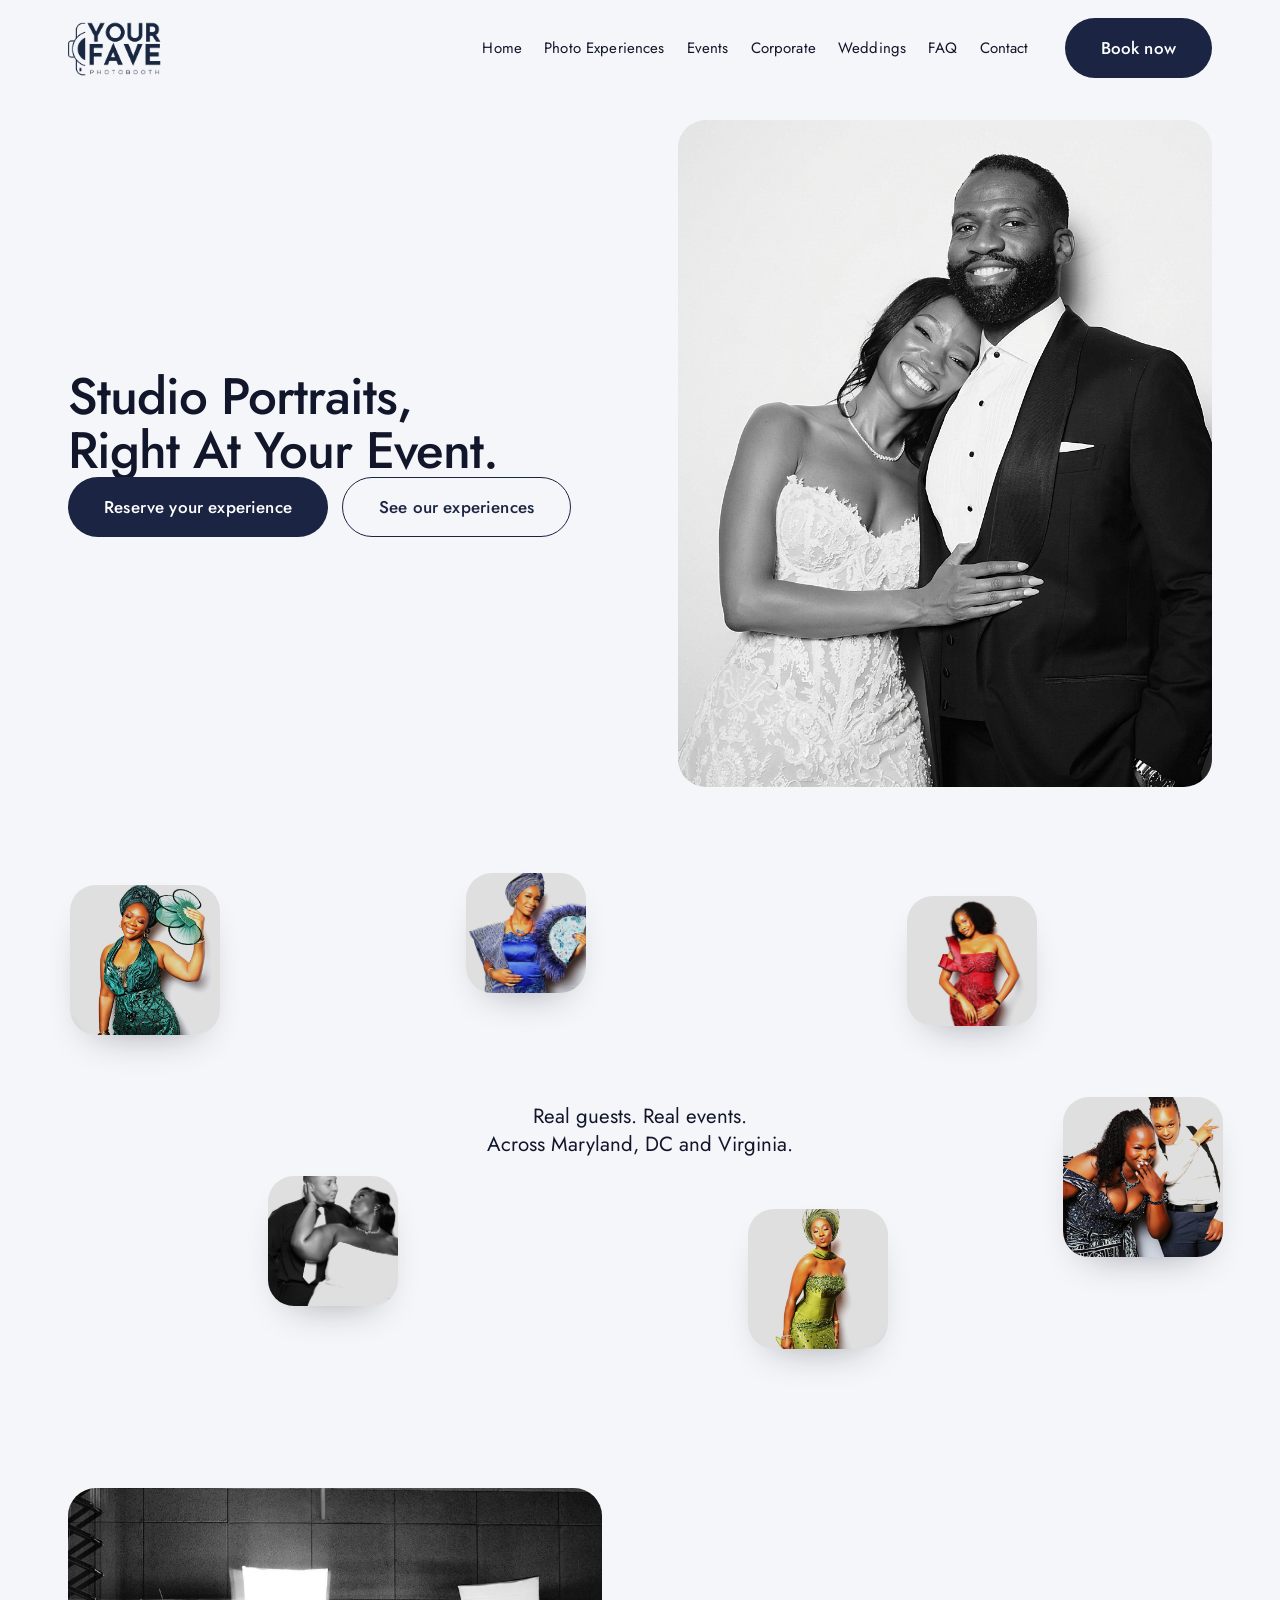
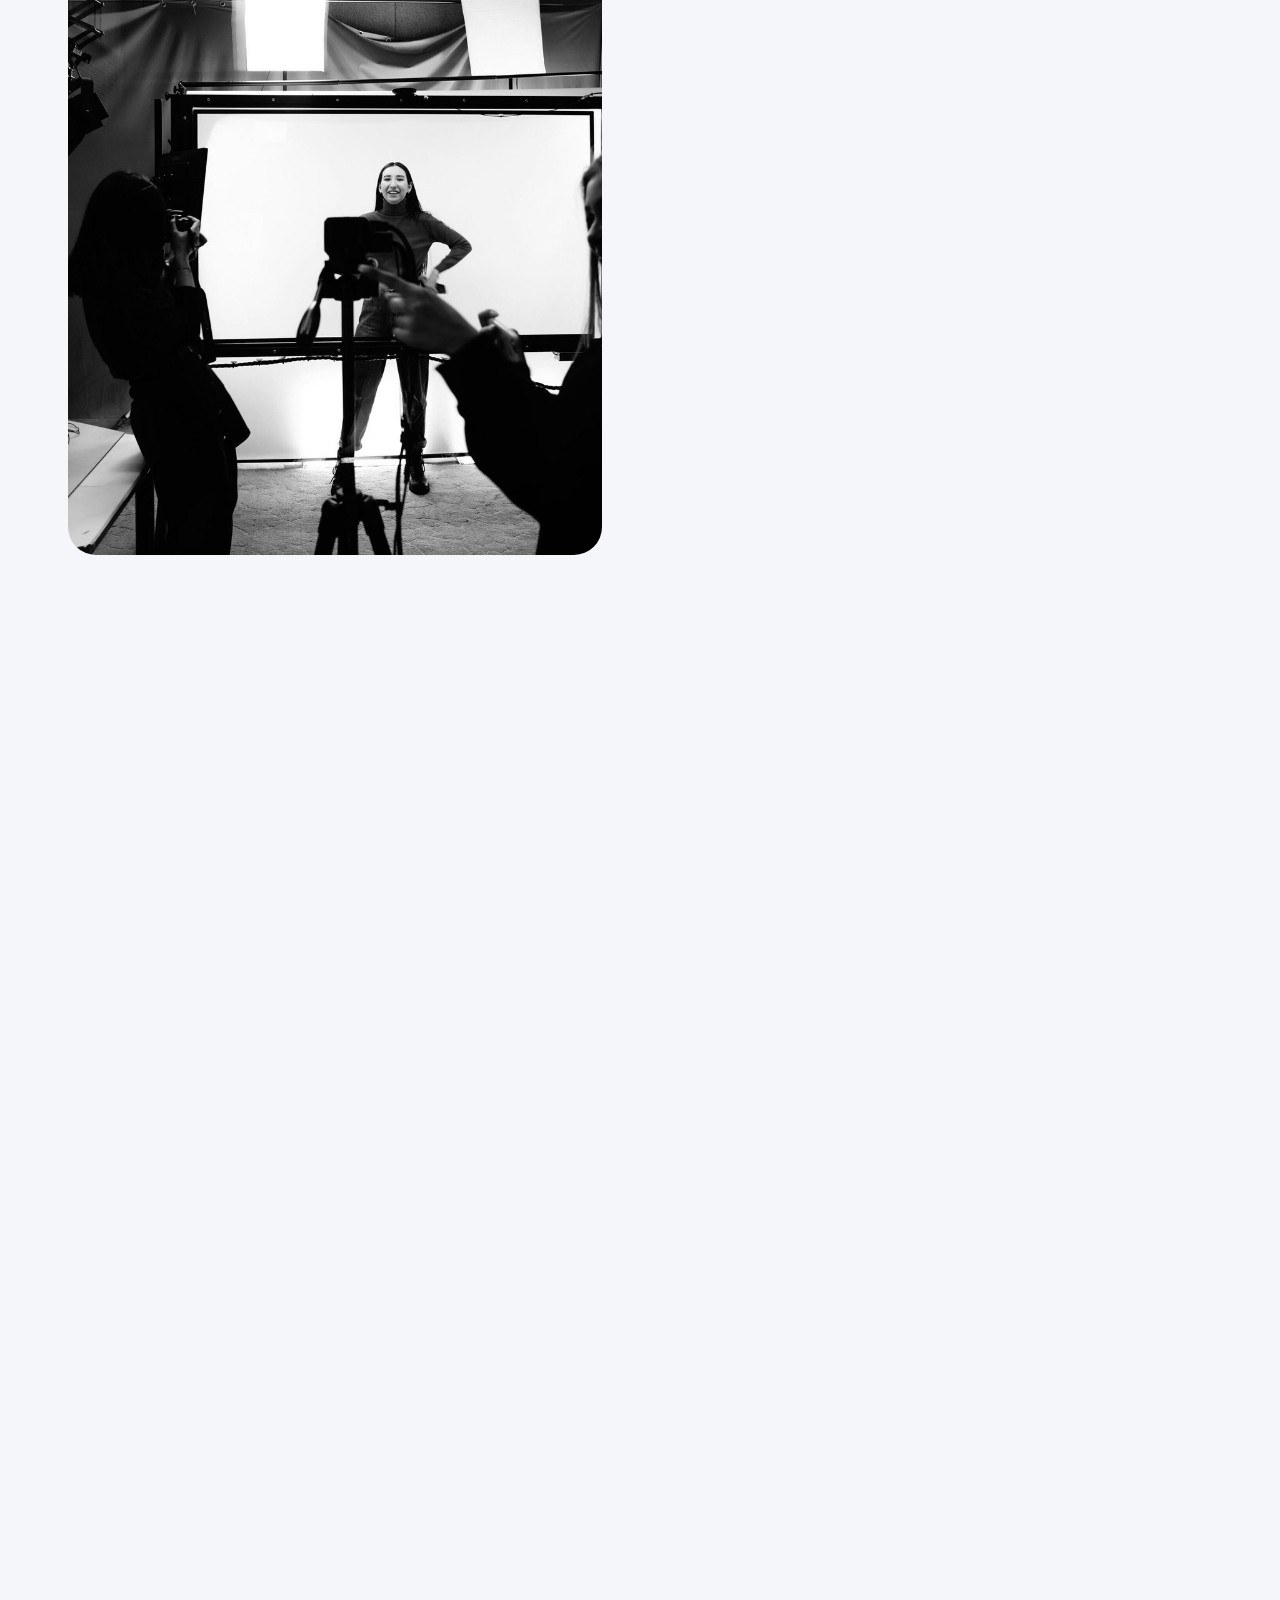
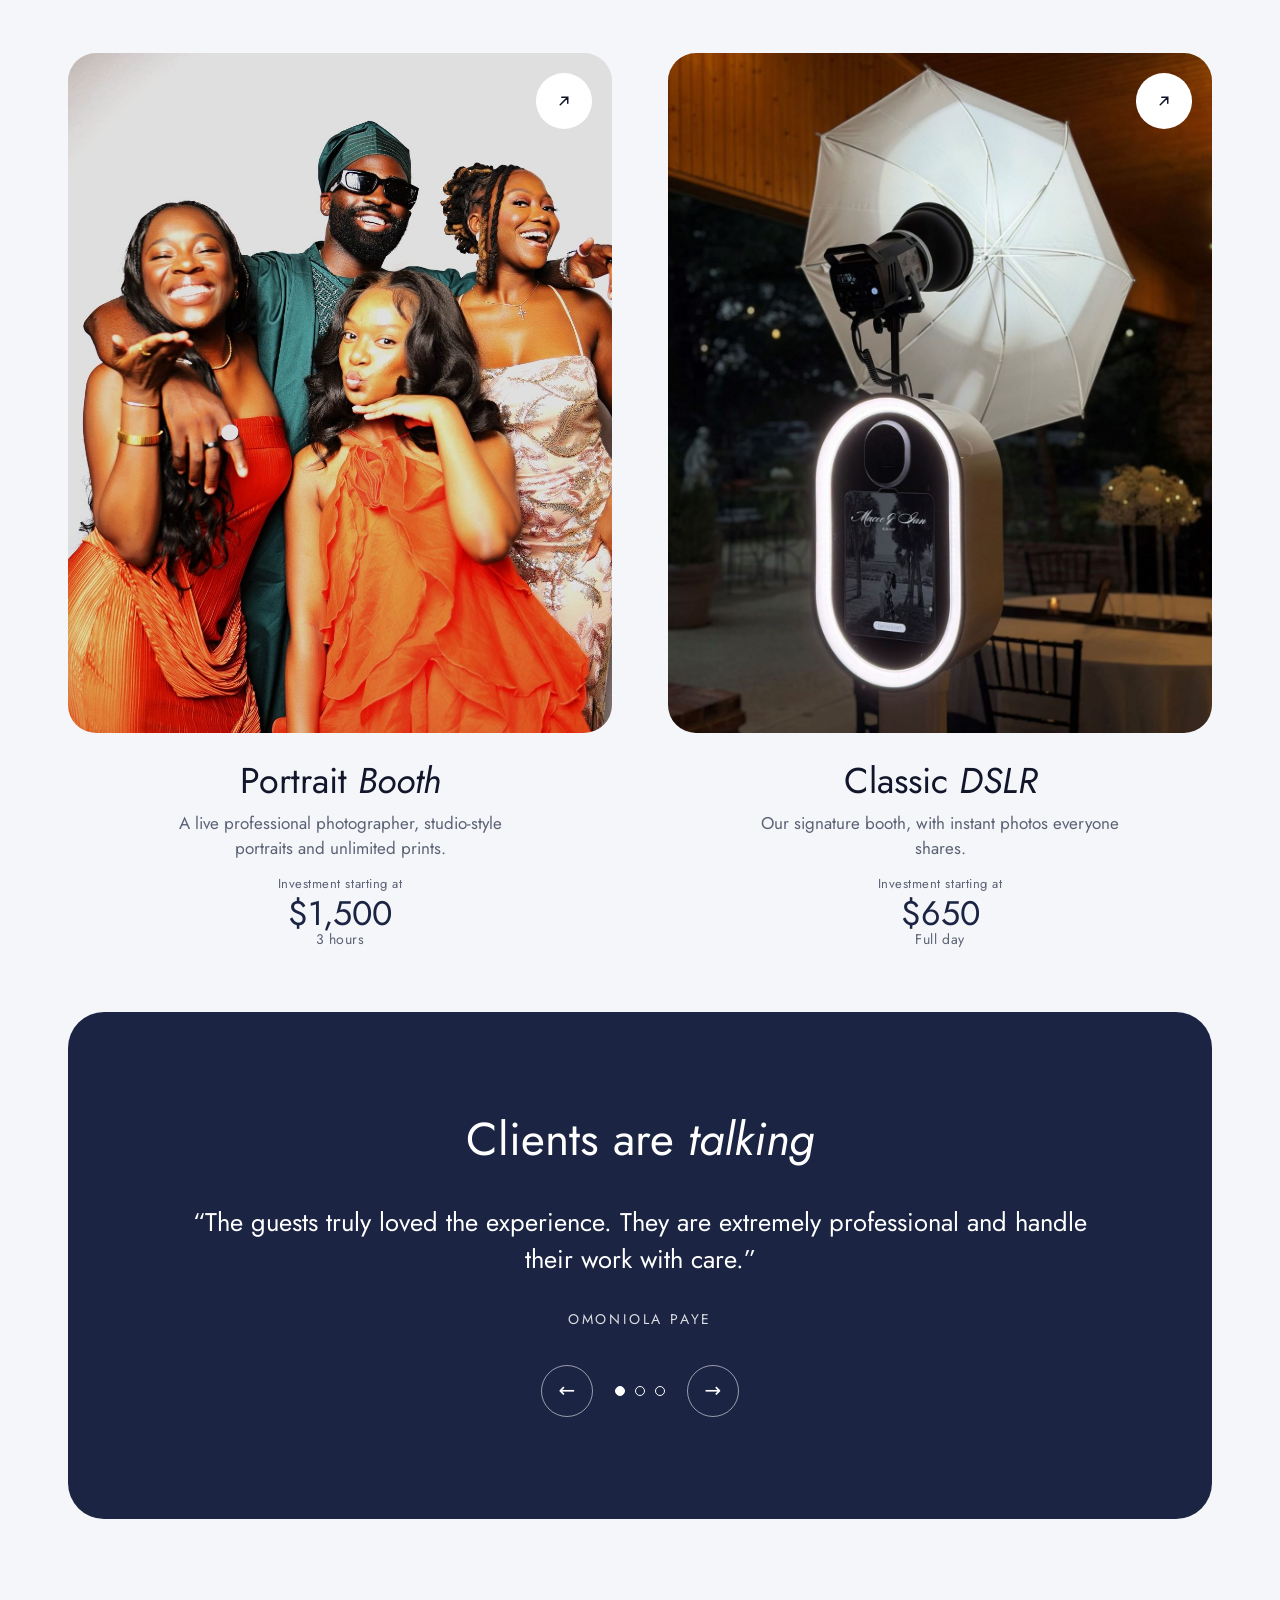
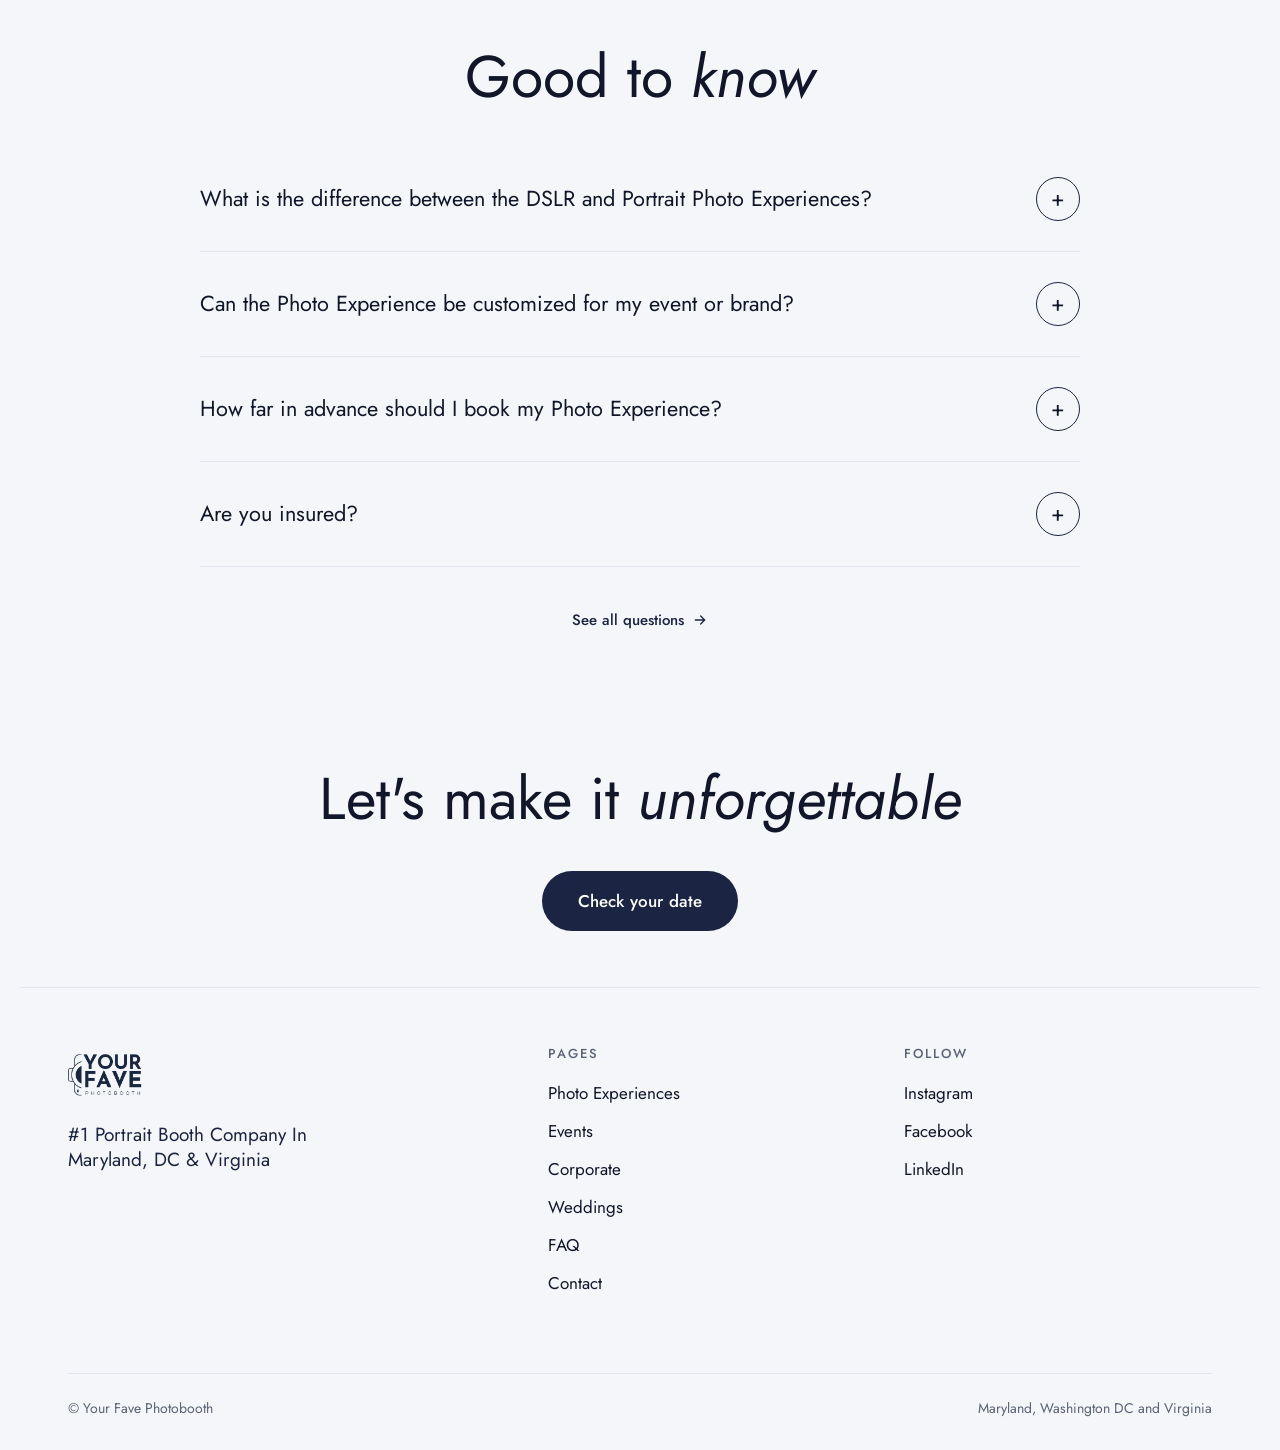
==== commit 9b4bbe2a: "Trim copy, remove eyebrows and dots, floating frames, carousels hold the page again - Removed: home " ====
--- a/index.html
+++ b/index.html
@@ -20,8 +20,8 @@
 <link rel="preconnect" href="https://fonts.gstatic.com" crossorigin>
 <link rel="stylesheet" href="https://fonts.googleapis.com/css2?family=Jost:ital,wght@0,300;0,400;0,500;0,600;1,300;1,400;1,500&amp;display=swap">
 <script>document.documentElement.classList.add('js')</script>
-<link rel="stylesheet" href="/css/v3.css?v=44">
-<script src="/js/v3.js?v=44" defer></script>
+<link rel="stylesheet" href="/css/v3.css?v=47">
+<script src="/js/v3.js?v=47" defer></script>
 </head>
 <body>
 <div class="wipe" aria-hidden="true"><img src="/assets/logo-white.png" alt=""></div>
@@ -58,9 +58,7 @@
 <main>
  <section class="wrap hero">
   <div class="hero__text">
-   <p class="eyebrow reveal">Portrait booth · Maryland, DC &amp; Virginia</p>
    <h1 class="reveal">Studio Portraits, <em>Right At Your Event.</em></h1>
-   <p class="hero__lede reveal">We set up a lit portrait studio inside your venue. Our team guides the poses, and guests leave with photos in hand or on their phone within minutes. Weddings, corporate events and brand activations across Maryland, Washington DC and Virginia.</p>
    <div class="hero__btns reveal">
     <a class="pill pill--navy" href="/contact/">Reserve your experience</a>
     <a class="pill pill--line" href="/photobooths/">See our experiences</a>
@@ -79,7 +77,7 @@
   <div class="float__mid"><p>Real guests. Real events.<br>Across Maryland, DC and Virginia.</p></div>
  </section>
 
- <section class="feat"><div class="feat__ph reveal"><img src="/assets/photos/studio.jpg" alt="A photographer working under studio lights with a guest on set" loading="lazy"></div><div class="reveal"><h2 class="feat__t">What happens <em>at the booth</em></h2><p class="feat__p">A Photo Experience is a small portrait studio we build inside your venue. It fits in a space of about 8 by 8 to 10 by 10 feet and turns one corner of the room into the spot every guest visits.</p><ul class="ticks"><li>We set up the lighting and backdrop one to two hours before guests arrive.</li><li>On the Portrait Booth, a live photographer directs every pose.</li><li>Guests get prints or digital copies in minutes, depending on the experience.</li><li>You receive a gallery of the night to keep and share.</li></ul></div></section>
+ <section class="feat"><div class="feat__ph reveal"><img src="/assets/photos/studio.jpg" alt="A photographer working under studio lights with a guest on set" loading="lazy"></div><div class="reveal"><h2 class="feat__t">What happens <em>at the booth</em></h2><ul class="ticks"><li>We set up the lighting and backdrop one to two hours before guests arrive.</li><li>On the Portrait Booth, a live photographer directs every pose.</li><li>Guests get prints or digital copies in minutes, depending on the experience.</li><li>You receive a gallery of the night to keep and share.</li></ul></div></section>
 
 
  <section class="wrap sec">
@@ -110,20 +108,18 @@
     <div class="exp__ph"><img src="/assets/photos/portrait.jpg" alt="Guests at the Portrait Booth"><span class="arr"><svg viewBox="0 0 24 24" fill="none" stroke="currentColor" stroke-width="2" stroke-linecap="round"><path d="M7 17L17 7M9 7h8v8"/></svg></span></div>
     <h3 class="exp__t">Portrait <em>Booth</em></h3>
     <p class="exp__p">A live professional photographer, studio-style portraits and unlimited prints.</p>
-    <ul class="exp__list"><li>Live professional photographer</li><li>Premium backdrop, stanchions and photo rug</li><li>Unlimited prints</li><li>Digital gallery</li></ul>
     <div class="exp__price"><small class="exp__from">Investment starting at</small>$1,500<small>3 hours</small></div>
    </a>
    <a class="reveal" href="/photobooths/" data-cursor="View">
     <div class="exp__ph"><img src="/assets/photos/dslr.jpg" alt="Classic DSLR Photobooth"><span class="arr"><svg viewBox="0 0 24 24" fill="none" stroke="currentColor" stroke-width="2" stroke-linecap="round"><path d="M7 17L17 7M9 7h8v8"/></svg></span></div>
     <h3 class="exp__t">Classic <em>DSLR</em></h3>
     <p class="exp__p">Our signature booth, with instant photos everyone shares.</p>
-    <ul class="exp__list"><li>Unlimited photos</li><li>Live gallery and instant sharing</li><li>Custom template design</li><li>Attendant on request</li></ul>
     <div class="exp__price"><small class="exp__from">Investment starting at</small>$650<small>Full day</small></div>
    </a>
   </div>
  </section>
 
- <section class="wrap sec"><h2 class="sec__h reveal">How booking <em>works</em></h2><div class="incl incl--3"><article class="incl__c reveal"><div class="incl__ph"><img src="/assets/photos/hd/hero2.jpg" alt="A portrait set in a ballroom with a backdrop, lights and gold stanchions" loading="lazy"></div><h3>A free consultation</h3><p>Tell us about your event. We talk through the guest count, the space and the look you want, then recommend the right experience.</p></article><article class="incl__c reveal"><div class="incl__ph"><img src="/assets/photos/corporate.jpg" alt="A guest in a cap holding a drink in front of a branded backdrop" loading="lazy"></div><h3>Design your look</h3><p>Choose your backdrop, colors, print template and start screen, or send your brand guidelines and we match them.</p></article><article class="incl__c reveal"><div class="incl__ph"><img src="/assets/photos/umbrella.jpg" alt="A guest reaching toward the screen of a white booth" loading="lazy"></div><h3>Enjoy your event</h3><p>We arrive early, set up and test everything, then run the experience so you can stay with your guests.</p></article></div></section>
+
 
  <section class="wrap sec" style="padding-top:0">
   <div class="rev reveal">
@@ -155,7 +151,7 @@
   <div><h4>Pages</h4><a href="/photobooths/">Photo Experiences</a><a href="/events/">Events</a><a href="/corporate/">Corporate</a><a href="/weddings/">Weddings</a><a href="/faq/">FAQ</a><a href="/contact/">Contact</a></div>
   <div><h4>Follow</h4><a href="https://www.instagram.com/YOURFAVEPHOTOBOOTH" target="_blank" rel="noopener">Instagram</a><a href="#">Facebook</a><a href="#">LinkedIn</a></div>
  </div>
- <div class="ft__bot"><span>© Your Fave Photobooth</span><span>Maryland · Washington, DC · Virginia</span></div>
+ <div class="ft__bot"><span>© Your Fave Photobooth</span><span>Maryland, Washington DC and Virginia</span></div>
 </footer>
 </body>
 </html>
--- a/css/v3.css
+++ b/css/v3.css
@@ -370,8 +370,8 @@
 
 /* home: floating photo band. Tiles pop in when the band scrolls into view, then drift gently */
 .float{position:relative;height:560px;margin:0 auto;max-width:1240px}
-.float__tile{position:absolute;width:150px;aspect-ratio:1;border-radius:26px;overflow:hidden;box-shadow:0 18px 40px -24px rgba(17,22,42,.45)}
-.float__in{width:100%;height:100%;animation:floatY 8s ease-in-out infinite}
+.float__tile{position:absolute;width:150px;aspect-ratio:1}
+.float__in{width:100%;height:100%;border-radius:26px;overflow:hidden;box-shadow:0 18px 40px -24px rgba(17,22,42,.45);animation:floatY 8s ease-in-out infinite}
 .float__in img{width:100%;height:100%;object-fit:cover}
 .float__tile.t1{left:4%;top:6%}
 .float__tile.t2{left:20%;top:58%;width:130px}
@@ -395,7 +395,8 @@
 @media (prefers-reduced-motion:reduce){.float__in{animation:none}.js .float__tile{transform:none;transition:opacity .4s}}
 @media (max-width:900px){
   .float{height:460px}
-  .float__tile{width:100px!important;border-radius:20px}
+  .float__tile{width:100px!important}
+  .float__in{border-radius:20px}
   .float__tile.t1{left:5%;top:3%}
   .float__tile.t2{left:38%;top:13%;width:96px!important}
   .float__tile.t3{left:auto;right:5%;top:1%}
@@ -502,3 +503,19 @@
   .ty1__main h1{font-size:25px}
   .ty1__rev p{font-size:15px}
 }
+
+/* phones: rows that slide sideways while the page holds still. Two portrait cards at a time, sized to fit one screen */
+@media (max-width:600px){
+  .pin .sec{padding-top:20px;padding-bottom:20px}
+  .pin .sec__h{font-size:30px;margin-bottom:16px}
+  .pin .svc,.pin .incl,.pin .types{gap:12px}
+  .pin .incl__c,.pin .types__c,.pin .svc__item{flex:0 0 46%;scroll-snap-align:start}
+  .pin .incl__ph,.pin .types__ph,.pin .svc__ph{height:auto;aspect-ratio:4/5;margin-bottom:12px;border-radius:18px}
+  .pin .incl__ph img,.pin .types__ph img,.pin .svc__ph img{object-position:center 22%}
+  .pin .svc__t,.pin .types__c h3{font-size:15px;letter-spacing:.04em}
+  .pin .incl h3{font-size:16px}
+  .pin .incl p,.pin .types__c p,.pin .svc__d{font-size:13.5px;line-height:1.5}
+  .pin .types__go{font-size:14px;margin-top:8px}
+  .pin .svc__go{width:34px;height:34px;flex:none}
+  .pin .svc__go svg{width:14px;height:14px}
+}
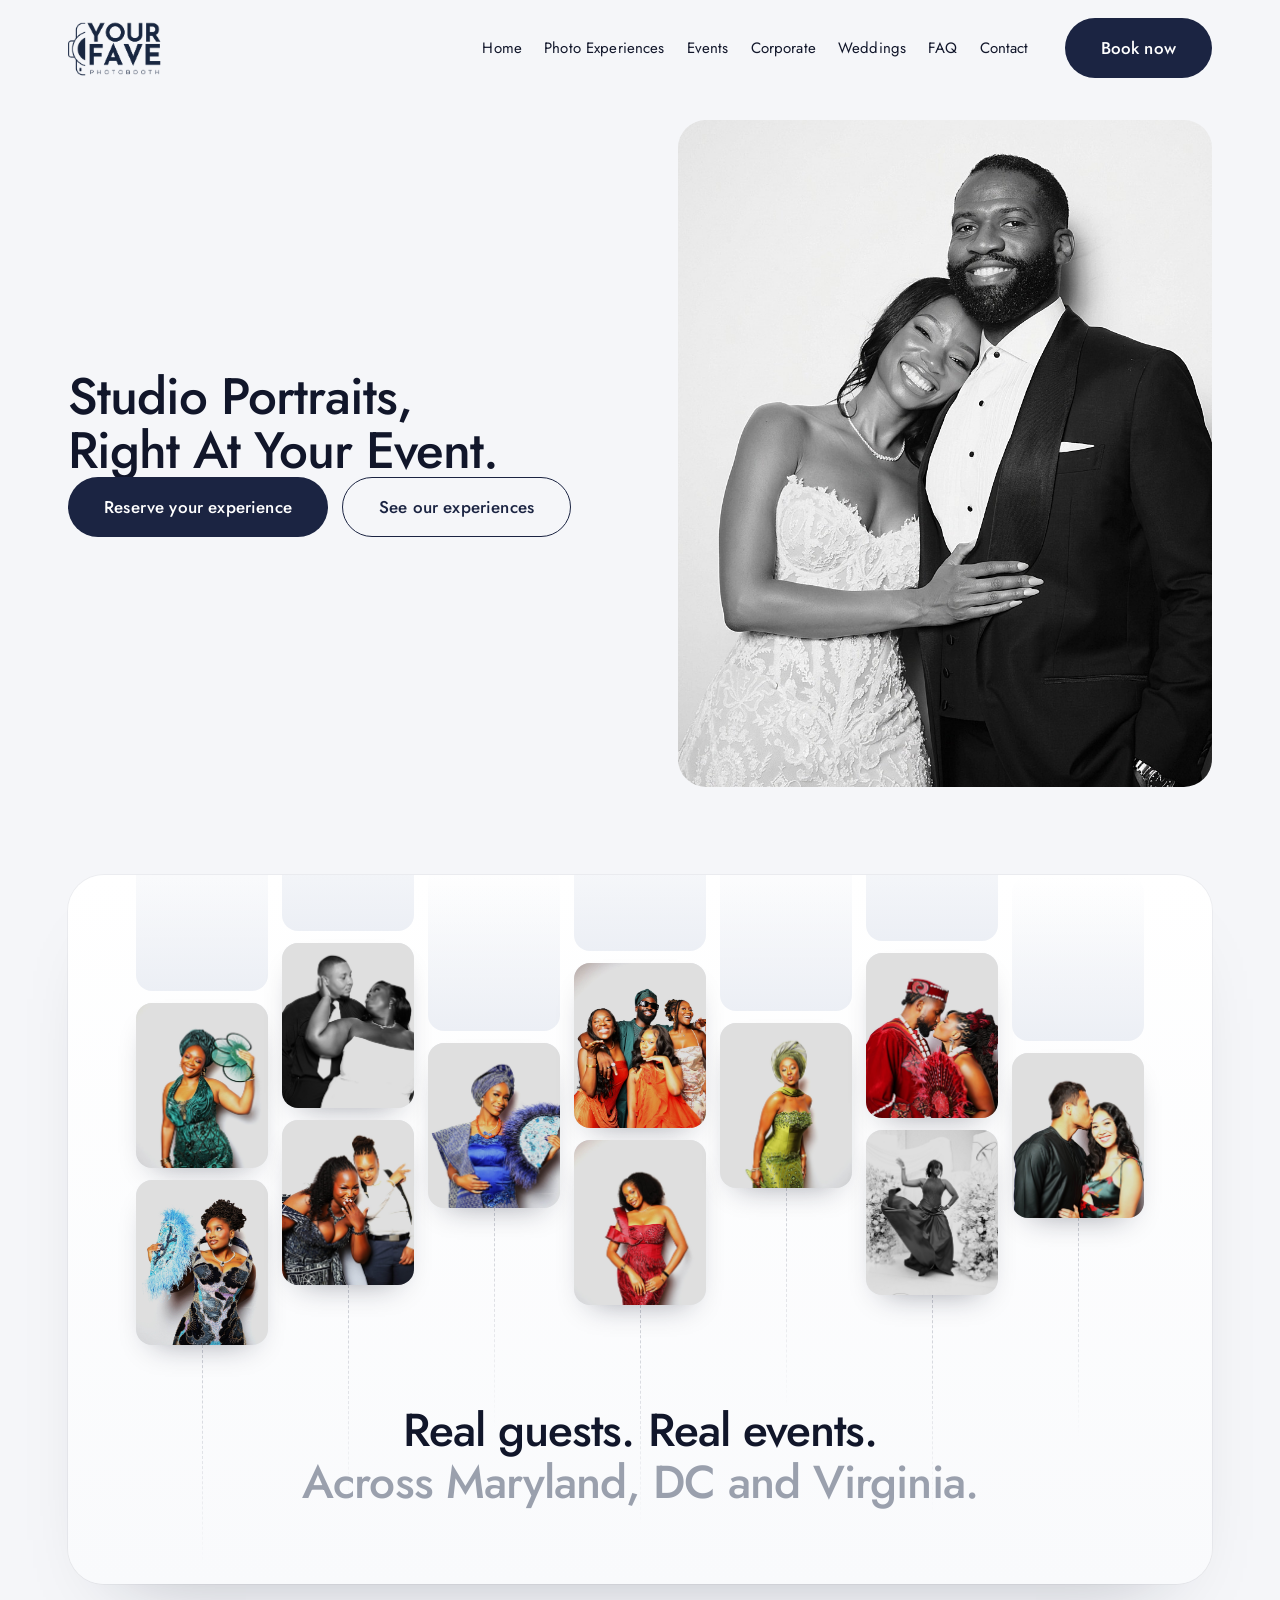
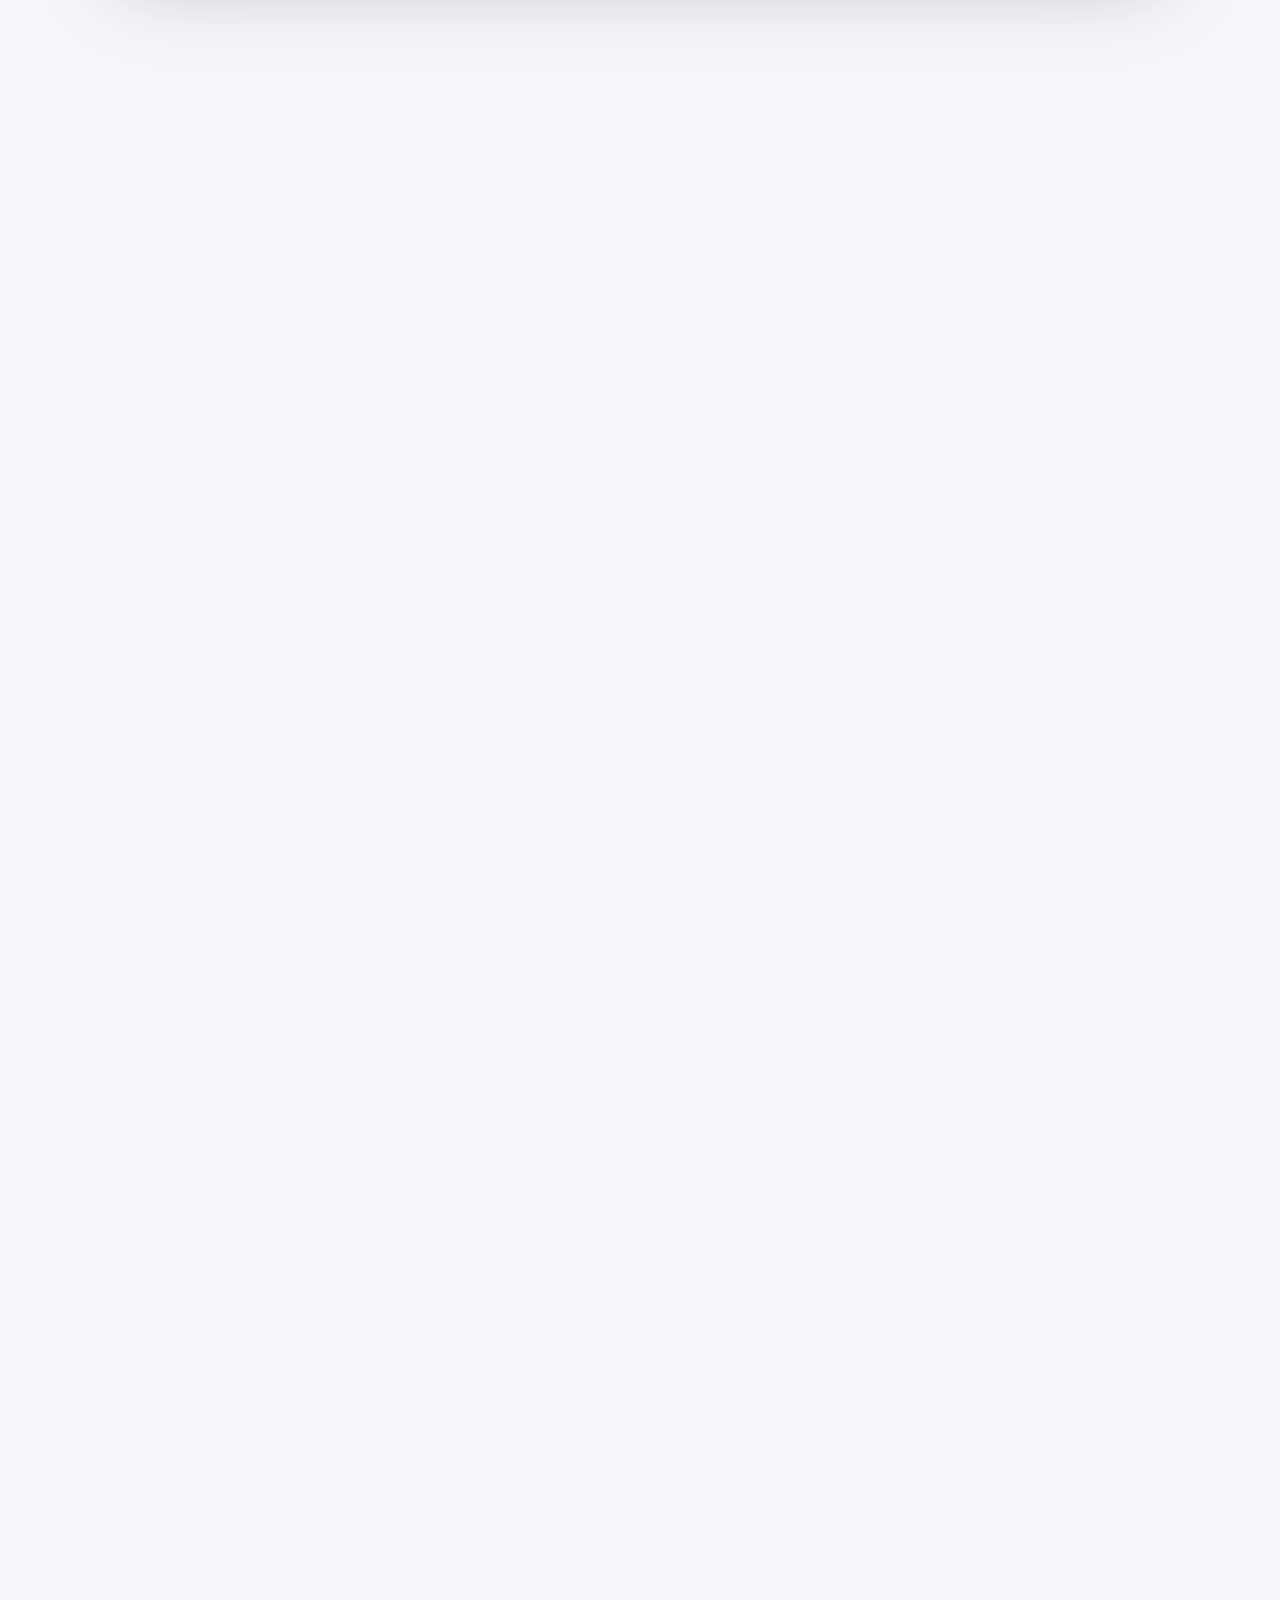
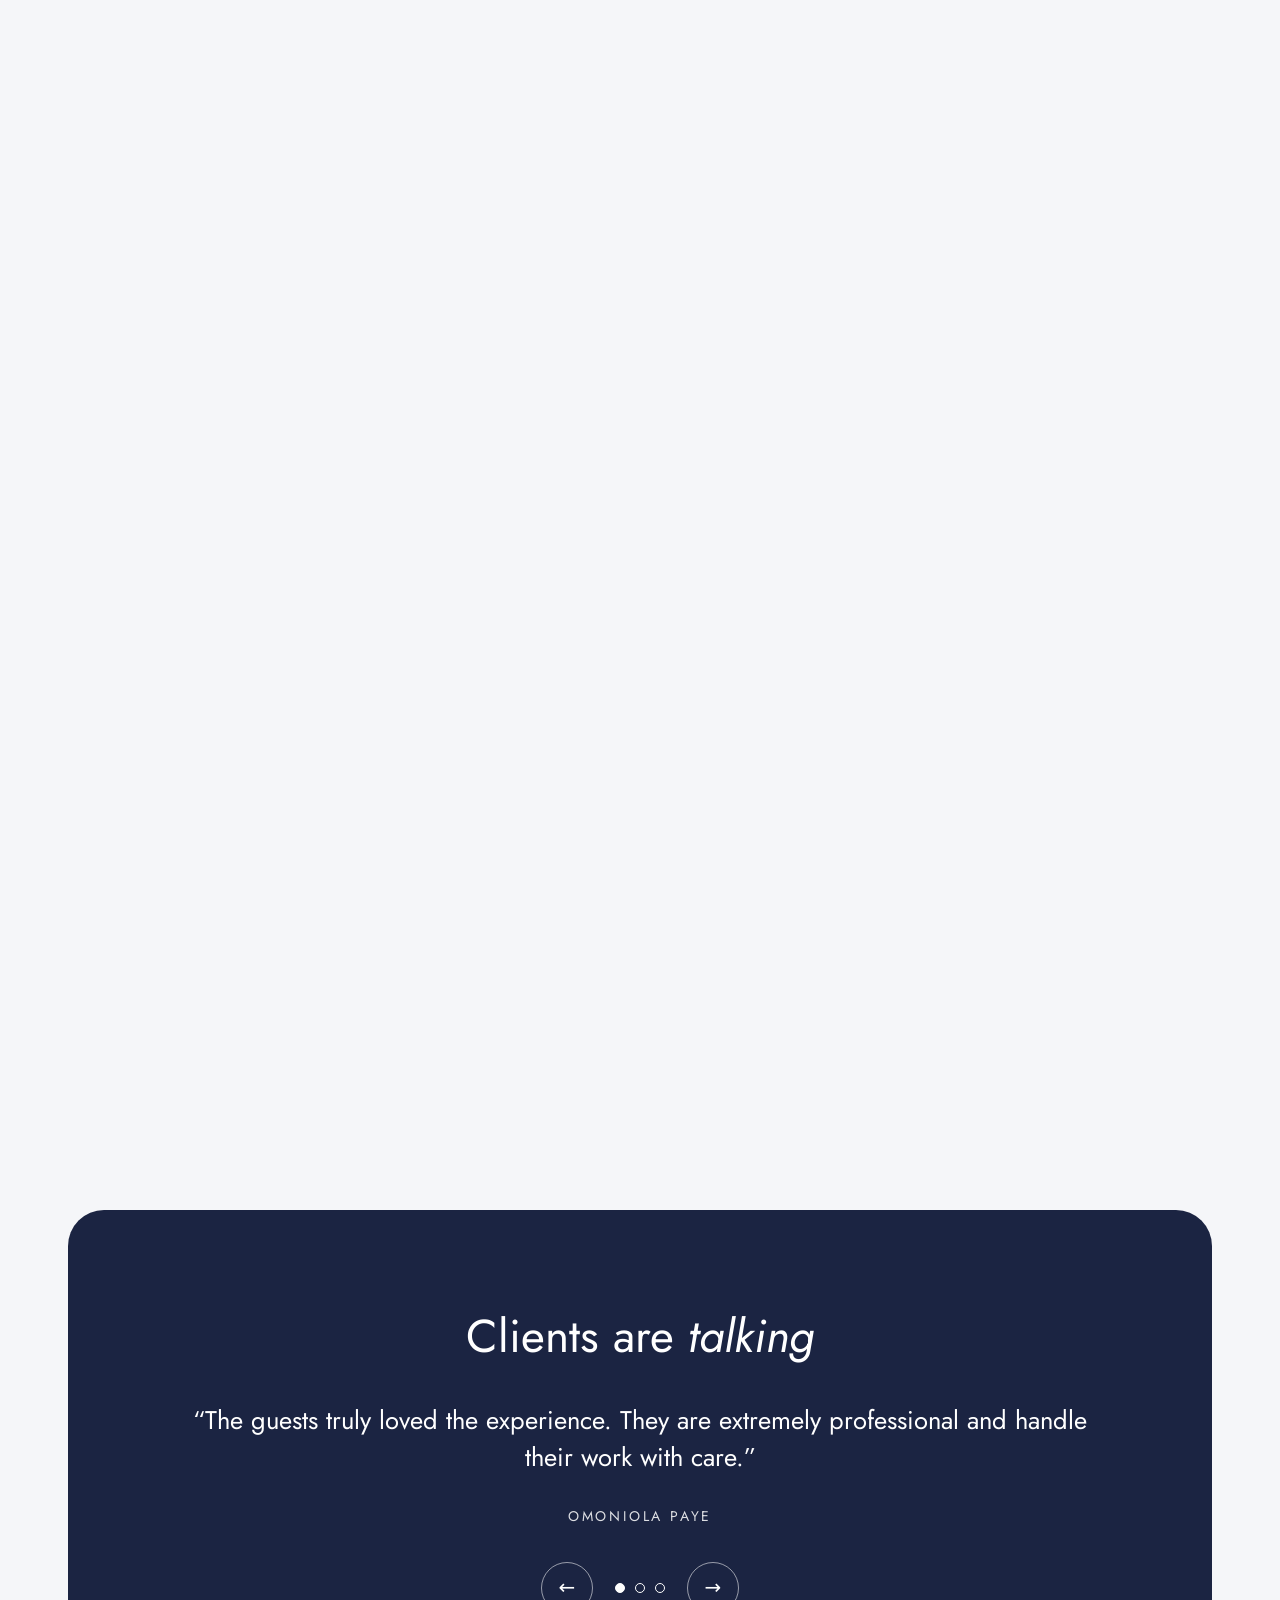
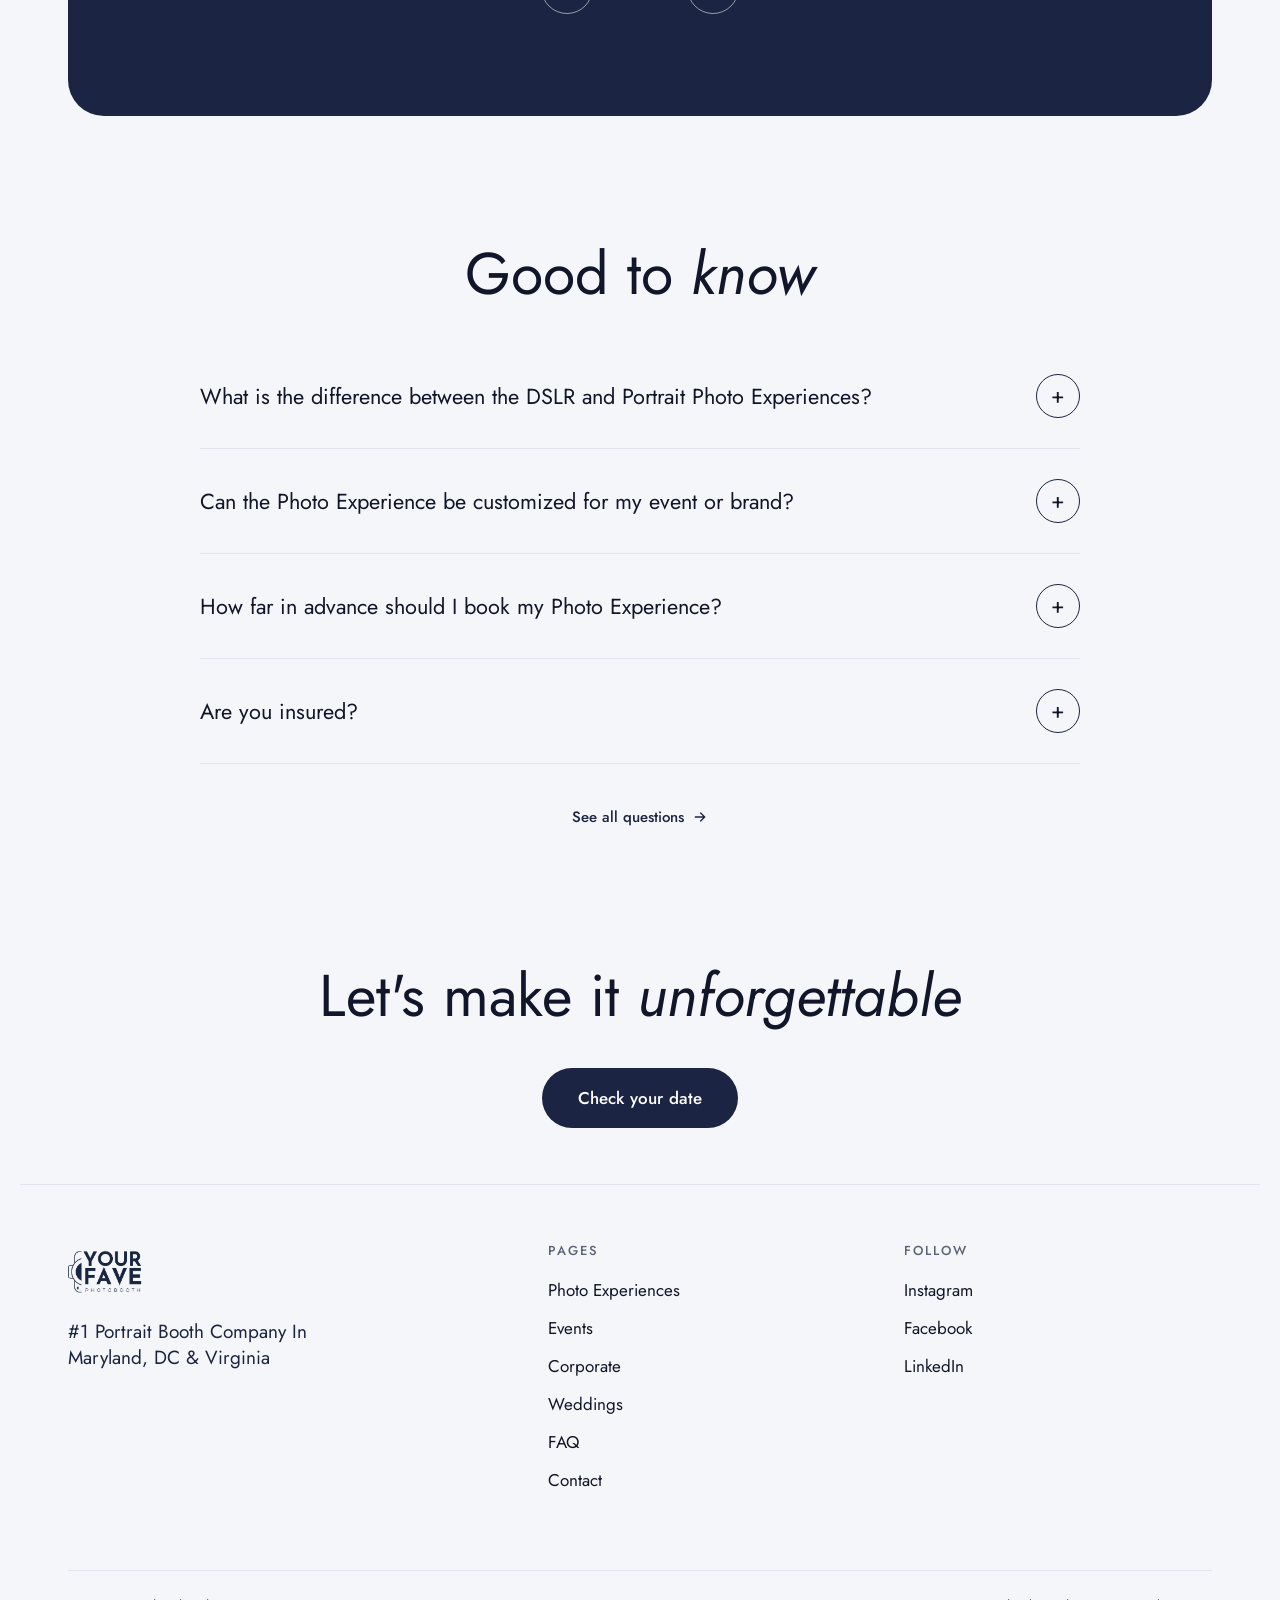
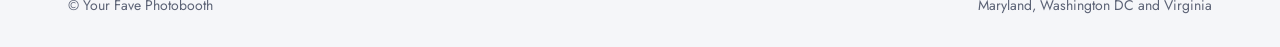
==== commit f74c290e: "Home photo wall: columns of frames hang from a rounded panel, drop in on scroll and drift; caption b" ====
--- a/index.html
+++ b/index.html
@@ -20,8 +20,8 @@
 <link rel="preconnect" href="https://fonts.gstatic.com" crossorigin>
 <link rel="stylesheet" href="https://fonts.googleapis.com/css2?family=Jost:ital,wght@0,300;0,400;0,500;0,600;1,300;1,400;1,500&amp;display=swap">
 <script>document.documentElement.classList.add('js')</script>
-<link rel="stylesheet" href="/css/v3.css?v=47">
-<script src="/js/v3.js?v=47" defer></script>
+<link rel="stylesheet" href="/css/v3.css?v=52">
+<script src="/js/v3.js?v=48" defer></script>
 </head>
 <body>
 <div class="wipe" aria-hidden="true"><img src="/assets/logo-white.png" alt=""></div>
@@ -67,14 +67,21 @@
   <div class="hero__photo reveal" data-cursor="View"><img src="/assets/photos/hd/home-hero-2.jpg" alt="Bride and groom posing at the Photo Experience in black and white"></div>
  </section>
 
- <section class="float" aria-label="Recent moments from our events">
-  <div class="float__tile t1"><div class="float__in"><img src="/assets/photos/teal.jpg" alt="A guest in a teal gele holding a decorative fan" loading="lazy"></div></div>
-  <div class="float__tile t2"><div class="float__in"><img src="/assets/photos/couple-bw.jpg" alt="A couple posing together in black and white" loading="lazy"></div></div>
-  <div class="float__tile t3"><div class="float__in"><img src="/assets/photos/birthday.jpg" alt="A guest in a blue outfit posing with a feather fan" loading="lazy"></div></div>
-  <div class="float__tile t4"><div class="float__in"><img src="/assets/photos/green.jpg" alt="A guest in a green gele and beaded dress" loading="lazy"></div></div>
-  <div class="float__tile t5"><div class="float__in"><img src="/assets/photos/red-dress.jpg" alt="A guest in a red beaded dress" loading="lazy"></div></div>
-  <div class="float__tile t6"><div class="float__in"><img src="/assets/photos/women.jpg" alt="Two guests laughing together" loading="lazy"></div></div>
-  <div class="float__mid"><p>Real guests. Real events.<br>Across Maryland, DC and Virginia.</p></div>
+ <section class="wrap wall-sec" aria-label="Recent moments from our events">
+  <div class="wall">
+   <div class="wall__cols">
+    <div class="wall__col c1" style="--o:70px"><div class="wall__drift"><div class="wall__ghost"></div><div class="wall__tile"><img src="/assets/photos/teal.jpg" alt="A guest in a teal gele holding a decorative fan" loading="lazy"></div><div class="wall__tile"><img src="/assets/photos/hd/hero3.jpg" alt="A guest posing with a blue feather fan" loading="lazy"></div></div></div>
+    <div class="wall__col c2" style="--o:10px"><div class="wall__drift"><div class="wall__ghost"></div><div class="wall__tile"><img src="/assets/photos/couple-bw.jpg" alt="A couple posing together in black and white" loading="lazy"></div><div class="wall__tile"><img src="/assets/photos/women.jpg" alt="Two guests laughing together" loading="lazy"></div></div></div>
+    <div class="wall__col c3" style="--o:110px"><div class="wall__drift"><div class="wall__ghost"></div><div class="wall__tile"><img src="/assets/photos/birthday.jpg" alt="A guest in a blue outfit posing with a feather fan" loading="lazy"></div></div></div>
+    <div class="wall__col c4" style="--o:30px"><div class="wall__drift"><div class="wall__ghost"></div><div class="wall__tile"><img src="/assets/photos/hd/portrait.jpg" alt="A group of guests in bright outfits posing together" loading="lazy"></div><div class="wall__tile"><img src="/assets/photos/red-dress.jpg" alt="A guest in a red beaded dress" loading="lazy"></div></div></div>
+    <div class="wall__col c5" style="--o:90px"><div class="wall__drift"><div class="wall__ghost"></div><div class="wall__tile"><img src="/assets/photos/green.jpg" alt="A guest in a green gele and beaded dress" loading="lazy"></div></div></div>
+    <div class="wall__col c6" style="--o:20px"><div class="wall__drift"><div class="wall__ghost"></div><div class="wall__tile"><img src="/assets/photos/anniversary.jpg" alt="A couple in red traditional attire sharing a kiss" loading="lazy"></div><div class="wall__tile"><img src="/assets/photos/hero1.jpg" alt="A guest in a flowing gown posing among white flowers" loading="lazy"></div></div></div>
+    <div class="wall__col c7" style="--o:120px"><div class="wall__drift"><div class="wall__ghost"></div><div class="wall__tile"><img src="/assets/photos/wedding.jpg" alt="A groom kissing his partner on the cheek" loading="lazy"></div></div></div>
+   </div>
+   <div class="wall__text">
+    <h2>Real guests. Real events.<span>Across Maryland, DC and Virginia.</span></h2>
+   </div>
+  </div>
  </section>
 
  <section class="feat"><div class="feat__ph reveal"><img src="/assets/photos/studio.jpg" alt="A photographer working under studio lights with a guest on set" loading="lazy"></div><div class="reveal"><h2 class="feat__t">What happens <em>at the booth</em></h2><ul class="ticks"><li>We set up the lighting and backdrop one to two hours before guests arrive.</li><li>On the Portrait Booth, a live photographer directs every pose.</li><li>Guests get prints or digital copies in minutes, depending on the experience.</li><li>You receive a gallery of the night to keep and share.</li></ul></div></section>
--- a/css/v3.css
+++ b/css/v3.css
@@ -368,44 +368,43 @@
  .ty1 .qz__btn{width:40px;height:40px}
 }
 
-/* home: floating photo band. Tiles pop in when the band scrolls into view, then drift gently */
-.float{position:relative;height:560px;margin:0 auto;max-width:1240px}
-.float__tile{position:absolute;width:150px;aspect-ratio:1}
-.float__in{width:100%;height:100%;border-radius:26px;overflow:hidden;box-shadow:0 18px 40px -24px rgba(17,22,42,.45);animation:floatY 8s ease-in-out infinite}
-.float__in img{width:100%;height:100%;object-fit:cover}
-.float__tile.t1{left:4%;top:6%}
-.float__tile.t2{left:20%;top:58%;width:130px}
-.float__tile.t3{left:36%;top:4%;width:120px}
-.float__tile.t4{right:30%;top:64%;width:140px}
-.float__tile.t5{right:18%;top:8%;width:130px}
-.float__tile.t6{right:3%;top:44%;width:160px}
-.float__tile.t2 .float__in{animation-delay:-2s;animation-duration:9s}
-.float__tile.t3 .float__in{animation-delay:-4s;animation-duration:7s}
-.float__tile.t4 .float__in{animation-delay:-1s;animation-duration:10s}
-.float__tile.t5 .float__in{animation-delay:-3s;animation-duration:8.5s}
-.float__tile.t6 .float__in{animation-delay:-5s;animation-duration:9.5s}
-.float__mid{position:absolute;left:50%;top:50%;transform:translate(-50%,-50%);text-align:center;width:min(360px,80%)}
-.float__mid p{margin:0;font-family:var(--serif);font-size:clamp(22px,2.2vw,30px);line-height:1.2;color:var(--ink)}
-.js .float__tile{opacity:0;transform:scale(.55) translateY(24px);transition:opacity .8s var(--ease),transform 1s cubic-bezier(.2,.9,.25,1.15)}
-.js .float.is-in .float__tile{opacity:1;transform:none}
-.float__tile.t2{transition-delay:.12s}.float__tile.t3{transition-delay:.24s}.float__tile.t4{transition-delay:.36s}.float__tile.t5{transition-delay:.48s}.float__tile.t6{transition-delay:.6s}
-.js .float__mid p{opacity:0;transition:opacity 1s var(--ease) .3s}
-.js .float.is-in .float__mid p{opacity:1}
-@keyframes floatY{0%,100%{transform:translateY(0)}50%{transform:translateY(-14px)}}
-@media (prefers-reduced-motion:reduce){.float__in{animation:none}.js .float__tile{transform:none;transition:opacity .4s}}
-@media (max-width:900px){
-  .float{height:460px}
-  .float__tile{width:100px!important}
-  .float__in{border-radius:20px}
-  .float__tile.t1{left:5%;top:3%}
-  .float__tile.t2{left:38%;top:13%;width:96px!important}
-  .float__tile.t3{left:auto;right:5%;top:1%}
-  .float__tile.t4{left:7%;right:auto;top:66%}
-  .float__tile.t5{left:40%;right:auto;top:75%;width:96px!important}
-  .float__tile.t6{right:6%;top:63%;width:104px!important}
-  .float__mid p{font-size:20px}
-}
-@media (max-width:360px){.float__tile,.float__tile.t2,.float__tile.t5,.float__tile.t6{width:84px!important}}
+/* home: photo wall. Columns of frames hang from the top of a rounded panel, drop in when it scrolls into view, then drift */
+.wall-sec{padding-top:24px;padding-bottom:24px}
+.wall{position:relative;border-radius:36px;overflow:hidden;background:linear-gradient(180deg,#fff 0%,#f9fafc 100%);box-shadow:0 40px 80px -56px rgba(17,22,42,.35),0 0 0 1px rgba(17,22,42,.04)}
+.wall__cols{--k:1;--w:clamp(96px,10.5vw,132px);display:flex;justify-content:center;gap:14px;height:calc(var(--w) * 2.85 + 70px * var(--k) + 24px + 16px + 36px);padding:0 16px}
+.wall__col{flex:0 0 var(--w);margin-top:calc(var(--o) * var(--k) - var(--w) * .9)}
+.wall__drift{position:relative;display:flex;flex-direction:column;gap:12px;animation:wallDrift 9s ease-in-out infinite}
+.wall__ghost,.wall__tile{aspect-ratio:4/5;border-radius:16px;overflow:hidden}
+.wall__ghost{background:linear-gradient(180deg,rgba(225,229,238,0) 0%,#eceff5 100%)}
+.wall__tile{background:#e9ecf2;box-shadow:0 14px 30px -18px rgba(17,22,42,.45);transition:transform .6s var(--ease),box-shadow .6s var(--ease)}
+.wall__tile img{width:100%;height:100%;object-fit:cover;object-position:center 22%}
+.wall__drift::after{content:"";position:absolute;left:50%;top:100%;height:220px;border-left:1px dashed rgba(27,36,66,.22);-webkit-mask:linear-gradient(#000,transparent);mask:linear-gradient(#000,transparent)}
+.wall__col.c2 .wall__drift{animation-duration:11s;animation-delay:-3s}
+.wall__col.c3 .wall__drift{animation-duration:8s;animation-delay:-5s}
+.wall__col.c4 .wall__drift{animation-duration:10s;animation-delay:-1s}
+.wall__col.c5 .wall__drift{animation-duration:12s;animation-delay:-6s}
+.wall__col.c6 .wall__drift{animation-duration:9.5s;animation-delay:-2s}
+.wall__col.c7 .wall__drift{animation-duration:10.5s;animation-delay:-4s}
+@keyframes wallDrift{0%,100%{transform:translateY(0)}50%{transform:translateY(16px)}}
+@media (hover:hover){.wall__tile:hover{transform:translateY(-6px) rotate(-1.5deg) scale(1.04);box-shadow:0 26px 40px -20px rgba(17,22,42,.55)}}
+.wall__text{position:relative;z-index:2;text-align:center;padding:8px 24px clamp(44px,6vw,76px)}
+.wall__text h2{margin:0;font-weight:500;font-size:clamp(28px,3.6vw,50px);line-height:1.12;letter-spacing:-.02em;color:var(--ink)}
+.wall__text h2 span{display:block;color:#9aa0ad;text-wrap:balance}
+.js .wall__col{opacity:0;transform:translateY(-80px);transition:opacity .9s var(--ease),transform 1.2s cubic-bezier(.2,.9,.25,1.08)}
+.js .wall.is-in .wall__col{opacity:1;transform:none}
+.wall__col.c2{transition-delay:.08s}.wall__col.c3{transition-delay:.16s}.wall__col.c4{transition-delay:.24s}.wall__col.c5{transition-delay:.32s}.wall__col.c6{transition-delay:.4s}.wall__col.c7{transition-delay:.48s}
+.js .wall__text{opacity:0;transform:translateY(16px);transition:opacity 1s var(--ease) .5s,transform 1s var(--ease) .5s}
+.js .wall.is-in .wall__text{opacity:1;transform:none}
+@media (prefers-reduced-motion:reduce){.wall__drift{animation:none}.js .wall__col,.js .wall__text{transform:none;transition:opacity .4s}}
+@media (max-width:900px){
+  .wall{border-radius:28px}
+  .wall__cols{--k:.6;--w:calc((100vw - 2 * var(--gut) - 32px - 3 * 10px) / 4);gap:10px}
+  .wall__col.c5,.wall__col.c6,.wall__col.c7{display:none}
+  .wall__drift{gap:10px}
+  .wall__ghost,.wall__tile{border-radius:12px}
+  .wall__drift::after{height:32px}
+  .wall__text h2{font-size:clamp(24px,6.4vw,30px)}
+}
 
 /* service pages: eyebrow, intro statement, editorial pair, photo cards, event types, quote, short FAQ */
 .eyebrow{font-size:13px;letter-spacing:.14em;text-transform:uppercase;color:var(--muted);margin:0 0 18px;line-height:1.5}
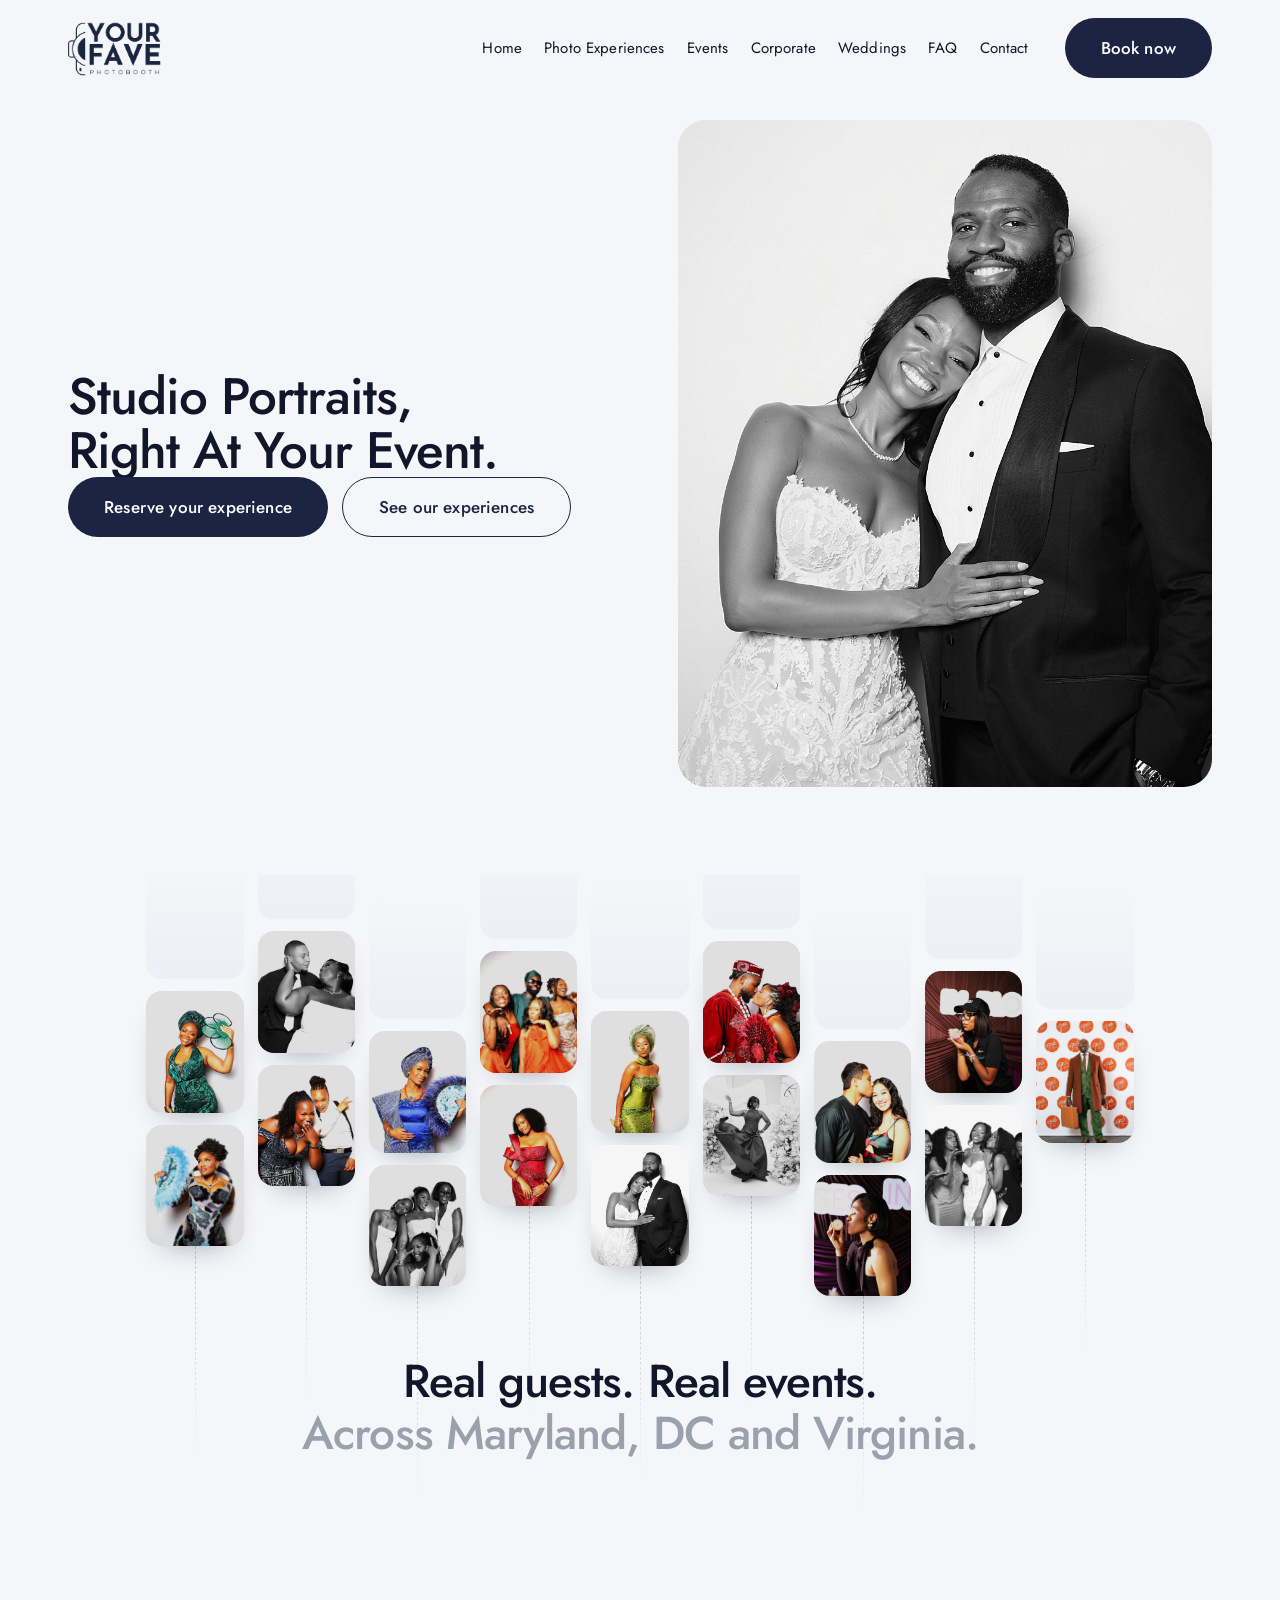
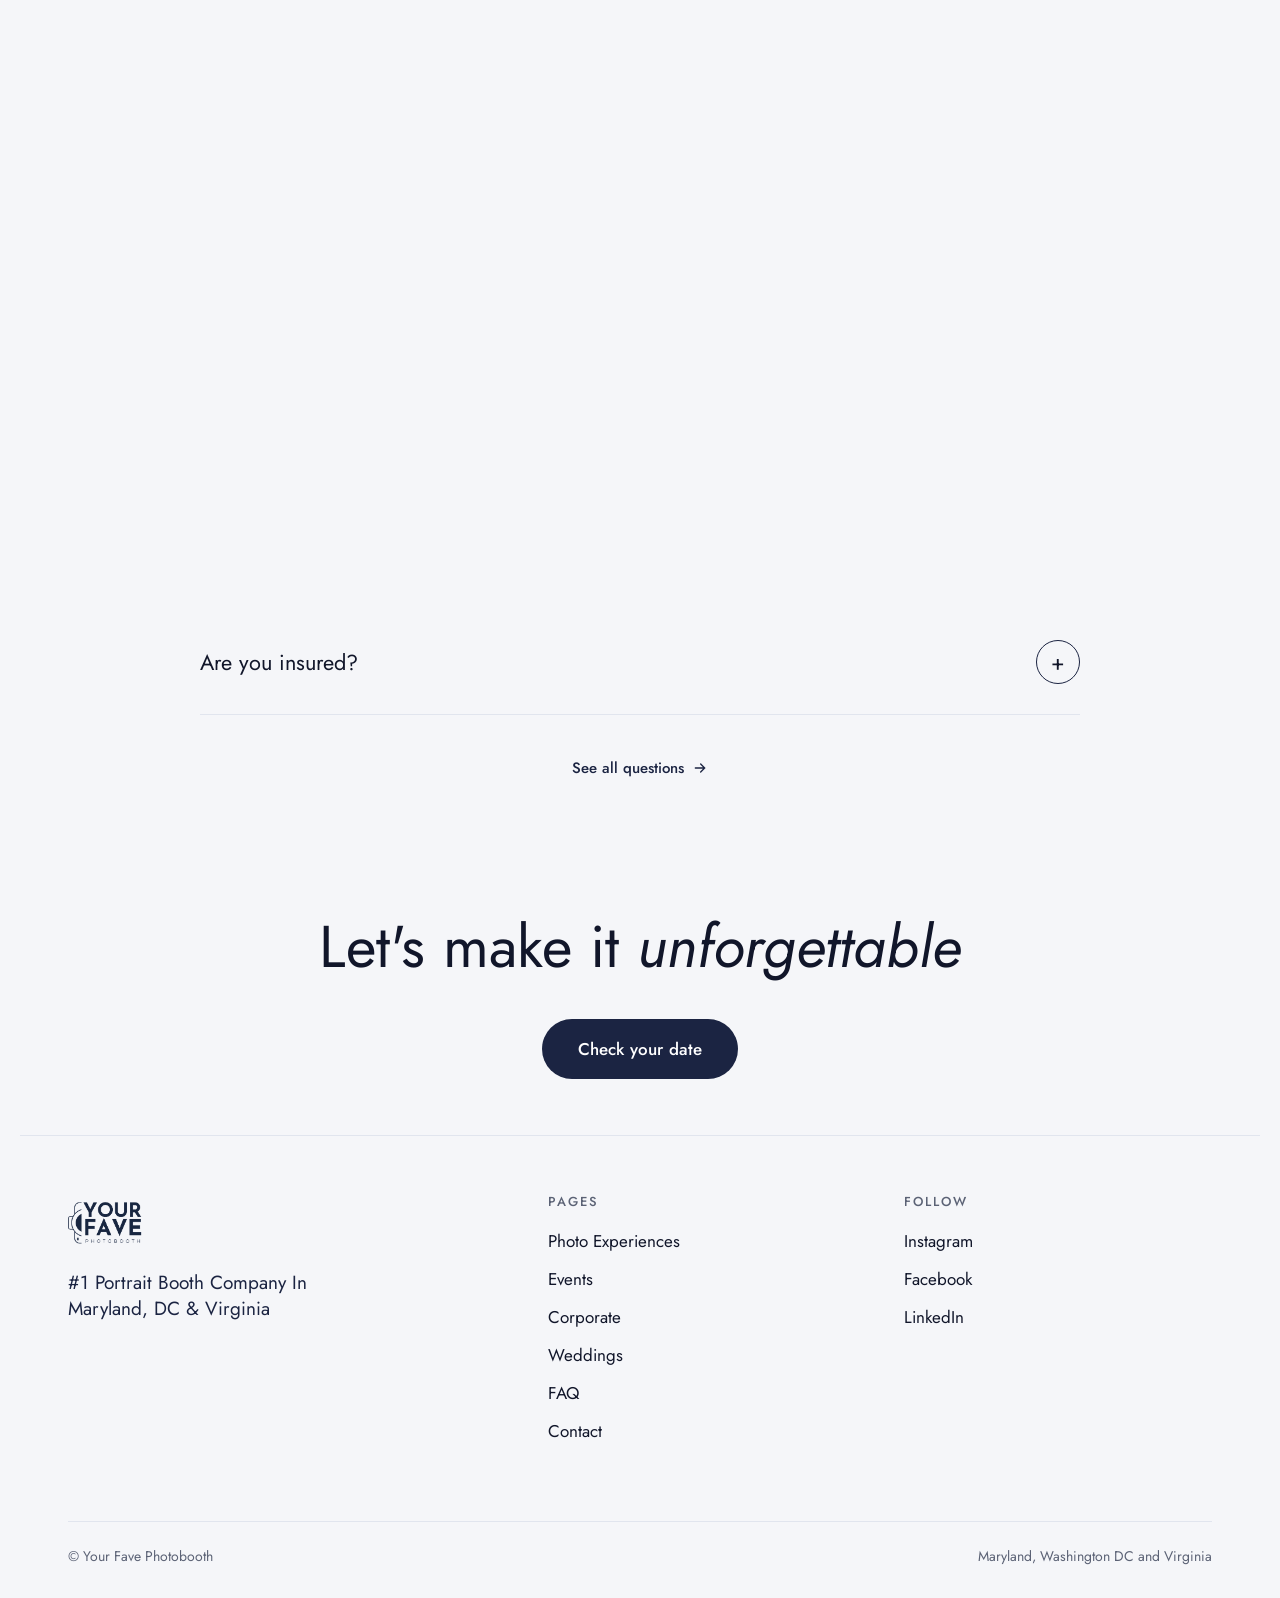
==== commit ceeffc23: "Photo wall without border or shadow and with more events; carousels linked to page scroll and larger" ====
--- a/index.html
+++ b/index.html
@@ -20,8 +20,8 @@
 <link rel="preconnect" href="https://fonts.gstatic.com" crossorigin>
 <link rel="stylesheet" href="https://fonts.googleapis.com/css2?family=Jost:ital,wght@0,300;0,400;0,500;0,600;1,300;1,400;1,500&amp;display=swap">
 <script>document.documentElement.classList.add('js')</script>
-<link rel="stylesheet" href="/css/v3.css?v=52">
-<script src="/js/v3.js?v=48" defer></script>
+<link rel="stylesheet" href="/css/v3.css?v=53">
+<script src="/js/v3.js?v=53" defer></script>
 </head>
 <body>
 <div class="wipe" aria-hidden="true"><img src="/assets/logo-white.png" alt=""></div>
@@ -70,13 +70,15 @@
  <section class="wrap wall-sec" aria-label="Recent moments from our events">
   <div class="wall">
    <div class="wall__cols">
-    <div class="wall__col c1" style="--o:70px"><div class="wall__drift"><div class="wall__ghost"></div><div class="wall__tile"><img src="/assets/photos/teal.jpg" alt="A guest in a teal gele holding a decorative fan" loading="lazy"></div><div class="wall__tile"><img src="/assets/photos/hd/hero3.jpg" alt="A guest posing with a blue feather fan" loading="lazy"></div></div></div>
-    <div class="wall__col c2" style="--o:10px"><div class="wall__drift"><div class="wall__ghost"></div><div class="wall__tile"><img src="/assets/photos/couple-bw.jpg" alt="A couple posing together in black and white" loading="lazy"></div><div class="wall__tile"><img src="/assets/photos/women.jpg" alt="Two guests laughing together" loading="lazy"></div></div></div>
-    <div class="wall__col c3" style="--o:110px"><div class="wall__drift"><div class="wall__ghost"></div><div class="wall__tile"><img src="/assets/photos/birthday.jpg" alt="A guest in a blue outfit posing with a feather fan" loading="lazy"></div></div></div>
-    <div class="wall__col c4" style="--o:30px"><div class="wall__drift"><div class="wall__ghost"></div><div class="wall__tile"><img src="/assets/photos/hd/portrait.jpg" alt="A group of guests in bright outfits posing together" loading="lazy"></div><div class="wall__tile"><img src="/assets/photos/red-dress.jpg" alt="A guest in a red beaded dress" loading="lazy"></div></div></div>
-    <div class="wall__col c5" style="--o:90px"><div class="wall__drift"><div class="wall__ghost"></div><div class="wall__tile"><img src="/assets/photos/green.jpg" alt="A guest in a green gele and beaded dress" loading="lazy"></div></div></div>
+    <div class="wall__col c1" style="--o:70px"><div class="wall__drift"><div class="wall__ghost"></div><div class="wall__tile"><img src="/assets/photos/teal.jpg" alt="A guest in a teal gele holding a decorative fan" loading="lazy"></div><div class="wall__tile"><img src="/assets/photos/hd/hero3.jpg" alt="A guest posing with a blue feather fan" loading="lazy"></div><div class="wall__tile wall__tile--m"><img src="/assets/photos/green.jpg" alt="A guest in a green gele and beaded dress" loading="lazy"></div></div></div>
+    <div class="wall__col c2" style="--o:10px"><div class="wall__drift"><div class="wall__ghost"></div><div class="wall__tile"><img src="/assets/photos/couple-bw.jpg" alt="A couple posing together in black and white" loading="lazy"></div><div class="wall__tile"><img src="/assets/photos/women.jpg" alt="Two guests laughing together" loading="lazy"></div><div class="wall__tile wall__tile--m"><img src="/assets/photos/corporate.jpg" alt="A guest in a cap holding a drink in front of a branded backdrop" loading="lazy"></div></div></div>
+    <div class="wall__col c3" style="--o:110px"><div class="wall__drift"><div class="wall__ghost"></div><div class="wall__tile"><img src="/assets/photos/birthday.jpg" alt="A guest in a blue outfit posing with a feather fan" loading="lazy"></div><div class="wall__tile"><img src="/assets/photos/wedding-lg.jpg" alt="Four guests posing close together in black and white" loading="lazy"></div><div class="wall__tile wall__tile--m"><img src="/assets/photos/anniversary.jpg" alt="A couple in red traditional attire sharing a kiss" loading="lazy"></div></div></div>
+    <div class="wall__col c4" style="--o:30px"><div class="wall__drift"><div class="wall__ghost"></div><div class="wall__tile"><img src="/assets/photos/hd/portrait.jpg" alt="A group of guests in bright outfits posing together" loading="lazy"></div><div class="wall__tile"><img src="/assets/photos/red-dress.jpg" alt="A guest in a red beaded dress" loading="lazy"></div><div class="wall__tile wall__tile--m"><img src="/assets/photos/wedding.jpg" alt="A groom kissing his partner on the cheek" loading="lazy"></div></div></div>
+    <div class="wall__col c5" style="--o:90px"><div class="wall__drift"><div class="wall__ghost"></div><div class="wall__tile"><img src="/assets/photos/green.jpg" alt="A guest in a green gele and beaded dress" loading="lazy"></div><div class="wall__tile"><img src="/assets/photos/hd/home-mobile.jpg" alt="A bride and groom smiling together in black and white" loading="lazy"></div></div></div>
     <div class="wall__col c6" style="--o:20px"><div class="wall__drift"><div class="wall__ghost"></div><div class="wall__tile"><img src="/assets/photos/anniversary.jpg" alt="A couple in red traditional attire sharing a kiss" loading="lazy"></div><div class="wall__tile"><img src="/assets/photos/hero1.jpg" alt="A guest in a flowing gown posing among white flowers" loading="lazy"></div></div></div>
-    <div class="wall__col c7" style="--o:120px"><div class="wall__drift"><div class="wall__ghost"></div><div class="wall__tile"><img src="/assets/photos/wedding.jpg" alt="A groom kissing his partner on the cheek" loading="lazy"></div></div></div>
+    <div class="wall__col c7" style="--o:120px"><div class="wall__drift"><div class="wall__ghost"></div><div class="wall__tile"><img src="/assets/photos/wedding.jpg" alt="A groom kissing his partner on the cheek" loading="lazy"></div><div class="wall__tile"><img src="/assets/photos/booth-red.jpg" alt="A guest posing with a treat in front of a branded backdrop" loading="lazy"></div></div></div>
+    <div class="wall__col c8" style="--o:50px"><div class="wall__drift"><div class="wall__ghost"></div><div class="wall__tile"><img src="/assets/photos/corporate.jpg" alt="A guest in a cap holding a drink in front of a branded backdrop" loading="lazy"></div><div class="wall__tile"><img src="/assets/photos/hd/home-cover.jpg" alt="A group of guests blowing kisses in black and white" loading="lazy"></div></div></div>
+    <div class="wall__col c9" style="--o:100px"><div class="wall__drift"><div class="wall__ghost"></div><div class="wall__tile"><img src="/assets/photos/corporate-1.jpg" alt="A guest in a rust coat and green suit at a branded backdrop" loading="lazy"></div></div></div>
    </div>
    <div class="wall__text">
     <h2>Real guests. Real events.<span>Across Maryland, DC and Virginia.</span></h2>
--- a/css/v3.css
+++ b/css/v3.css
@@ -370,8 +370,8 @@
 
 /* home: photo wall. Columns of frames hang from the top of a rounded panel, drop in when it scrolls into view, then drift */
 .wall-sec{padding-top:24px;padding-bottom:24px}
-.wall{position:relative;border-radius:36px;overflow:hidden;background:linear-gradient(180deg,#fff 0%,#f9fafc 100%);box-shadow:0 40px 80px -56px rgba(17,22,42,.35),0 0 0 1px rgba(17,22,42,.04)}
-.wall__cols{--k:1;--w:clamp(96px,10.5vw,132px);display:flex;justify-content:center;gap:14px;height:calc(var(--w) * 2.85 + 70px * var(--k) + 24px + 16px + 36px);padding:0 16px}
+.wall{position:relative;overflow:hidden}
+.wall__cols{--k:1;--w:clamp(84px,7.6vw,108px);display:flex;justify-content:center;gap:14px;height:calc(var(--w) * 2.85 + 120px * var(--k) + 24px + 16px + 36px);padding:0}
 .wall__col{flex:0 0 var(--w);margin-top:calc(var(--o) * var(--k) - var(--w) * .9)}
 .wall__drift{position:relative;display:flex;flex-direction:column;gap:12px;animation:wallDrift 9s ease-in-out infinite}
 .wall__ghost,.wall__tile{aspect-ratio:4/5;border-radius:16px;overflow:hidden}
@@ -392,14 +392,17 @@
 .wall__text h2 span{display:block;color:#9aa0ad;text-wrap:balance}
 .js .wall__col{opacity:0;transform:translateY(-80px);transition:opacity .9s var(--ease),transform 1.2s cubic-bezier(.2,.9,.25,1.08)}
 .js .wall.is-in .wall__col{opacity:1;transform:none}
-.wall__col.c2{transition-delay:.08s}.wall__col.c3{transition-delay:.16s}.wall__col.c4{transition-delay:.24s}.wall__col.c5{transition-delay:.32s}.wall__col.c6{transition-delay:.4s}.wall__col.c7{transition-delay:.48s}
+.wall__col.c2{transition-delay:.08s}.wall__col.c3{transition-delay:.16s}.wall__col.c4{transition-delay:.24s}.wall__col.c5{transition-delay:.32s}.wall__col.c6{transition-delay:.4s}.wall__col.c7{transition-delay:.48s}.wall__col.c8{transition-delay:.56s}.wall__col.c9{transition-delay:.64s}
+.wall__col.c8 .wall__drift{animation-duration:9.8s;animation-delay:-7s}
+.wall__col.c9 .wall__drift{animation-duration:11.5s;animation-delay:-2.5s}
+.wall__tile--m{display:none}
 .js .wall__text{opacity:0;transform:translateY(16px);transition:opacity 1s var(--ease) .5s,transform 1s var(--ease) .5s}
 .js .wall.is-in .wall__text{opacity:1;transform:none}
 @media (prefers-reduced-motion:reduce){.wall__drift{animation:none}.js .wall__col,.js .wall__text{transform:none;transition:opacity .4s}}
 @media (max-width:900px){
-  .wall{border-radius:28px}
-  .wall__cols{--k:.6;--w:calc((100vw - 2 * var(--gut) - 32px - 3 * 10px) / 4);gap:10px}
-  .wall__col.c5,.wall__col.c6,.wall__col.c7{display:none}
+  .wall__cols{--k:.6;--w:calc((100vw - 2 * var(--gut) - 3 * 10px) / 4);gap:10px;height:calc(var(--w) * 4.1 + 110px * var(--k) + 30px + 16px + 30px)}
+  .wall__col.c5,.wall__col.c6,.wall__col.c7,.wall__col.c8,.wall__col.c9{display:none}
+  .wall__tile--m{display:block}
   .wall__drift{gap:10px}
   .wall__ghost,.wall__tile{border-radius:12px}
   .wall__drift::after{height:32px}
@@ -503,18 +506,17 @@
   .ty1__rev p{font-size:15px}
 }
 
-/* phones: rows that slide sideways while the page holds still. Two portrait cards at a time, sized to fit one screen */
+/* phones: rows that slide sideways while the page holds still. One full card with a sliver of the next;
+   the photo height leaves room for the heading and card text so the whole section fits below the header */
 @media (max-width:600px){
   .pin .sec{padding-top:20px;padding-bottom:20px}
   .pin .sec__h{font-size:30px;margin-bottom:16px}
   .pin .svc,.pin .incl,.pin .types{gap:12px}
-  .pin .incl__c,.pin .types__c,.pin .svc__item{flex:0 0 46%;scroll-snap-align:start}
-  .pin .incl__ph,.pin .types__ph,.pin .svc__ph{height:auto;aspect-ratio:4/5;margin-bottom:12px;border-radius:18px}
+  .pin .incl__c,.pin .types__c,.pin .svc__item{flex:0 0 86%}
+  .pin .incl__ph,.pin .types__ph,.pin .svc__ph{aspect-ratio:auto;width:100%;height:min(calc((100vw - 2 * var(--gut)) * .86), calc(100svh - 380px));margin-bottom:14px;border-radius:20px}
   .pin .incl__ph img,.pin .types__ph img,.pin .svc__ph img{object-position:center 22%}
-  .pin .svc__t,.pin .types__c h3{font-size:15px;letter-spacing:.04em}
-  .pin .incl h3{font-size:16px}
-  .pin .incl p,.pin .types__c p,.pin .svc__d{font-size:13.5px;line-height:1.5}
-  .pin .types__go{font-size:14px;margin-top:8px}
-  .pin .svc__go{width:34px;height:34px;flex:none}
-  .pin .svc__go svg{width:14px;height:14px}
-}
+  .pin .svc__t,.pin .types__c h3,.pin .incl h3{font-size:18px}
+  .pin .incl p,.pin .types__c p,.pin .svc__d{font-size:15px;line-height:1.5}
+  .pin .svc__go{width:44px;height:44px;flex:none}
+}
+}
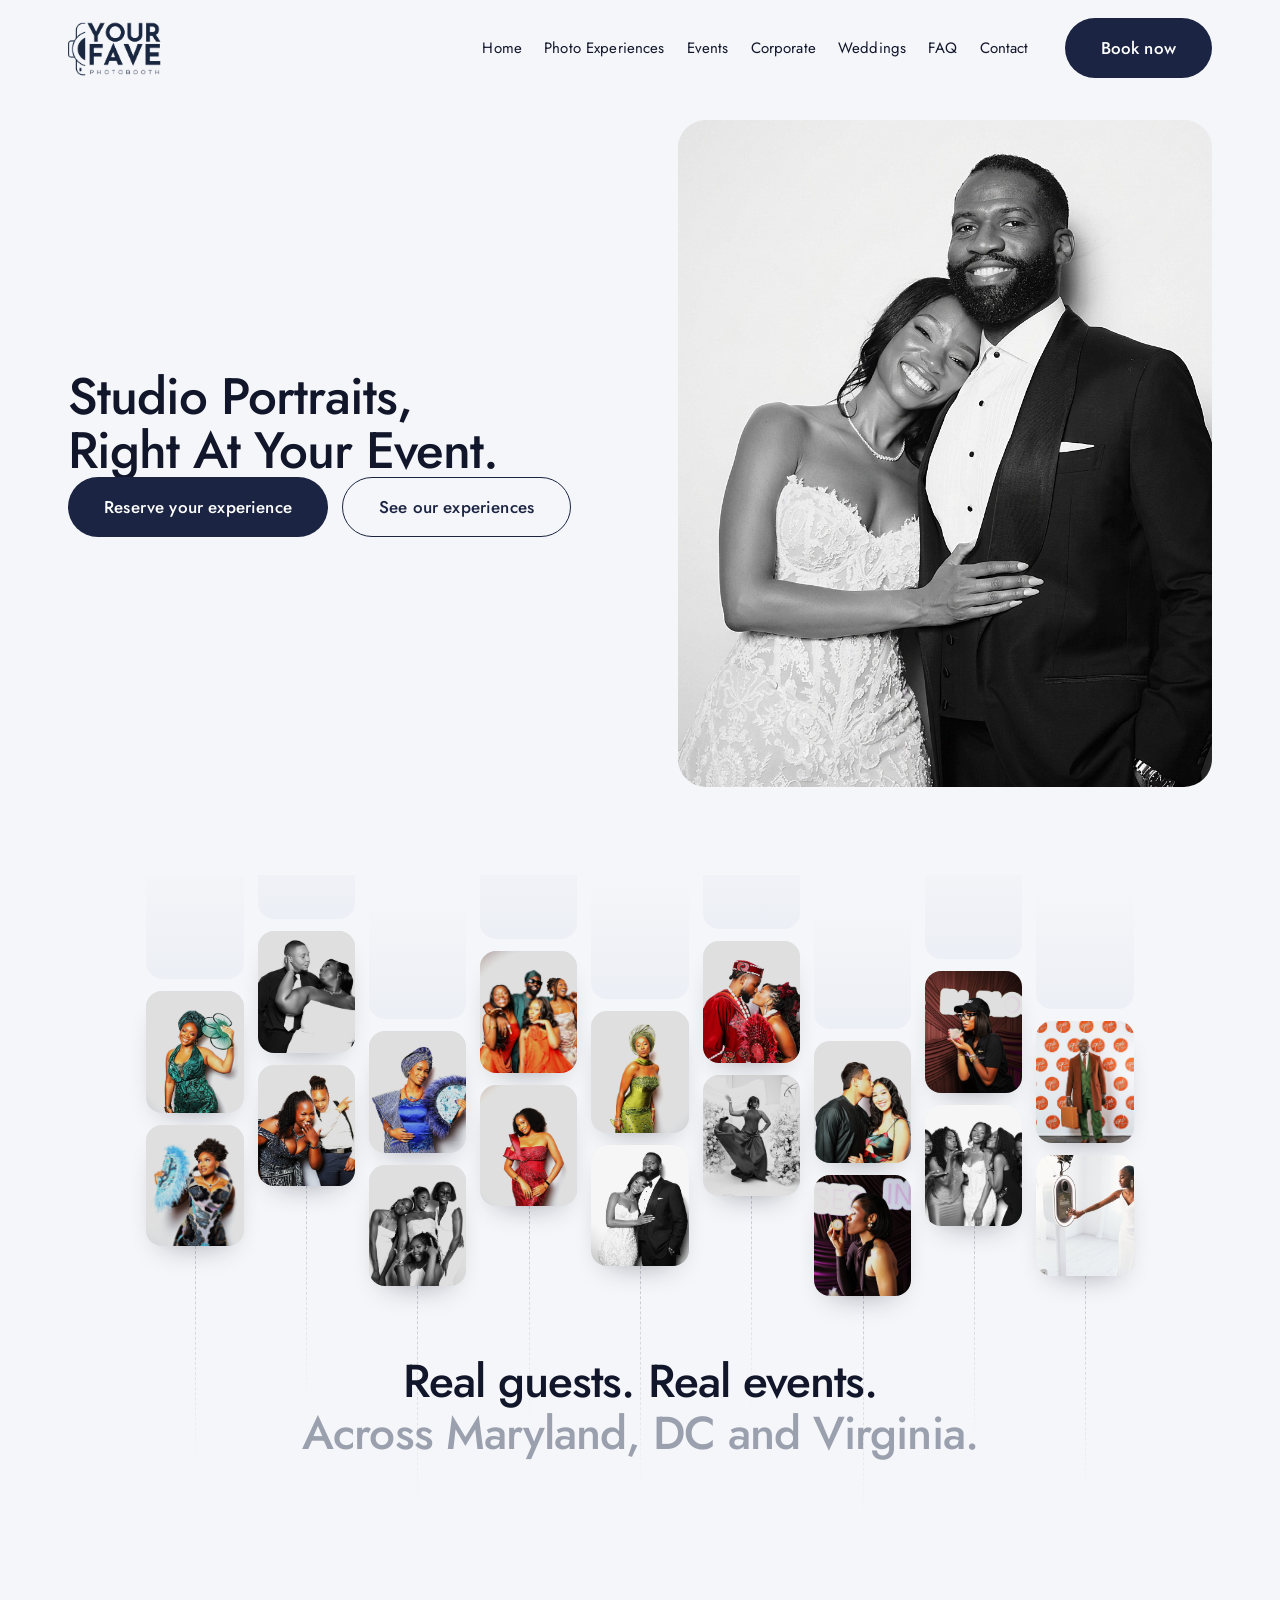
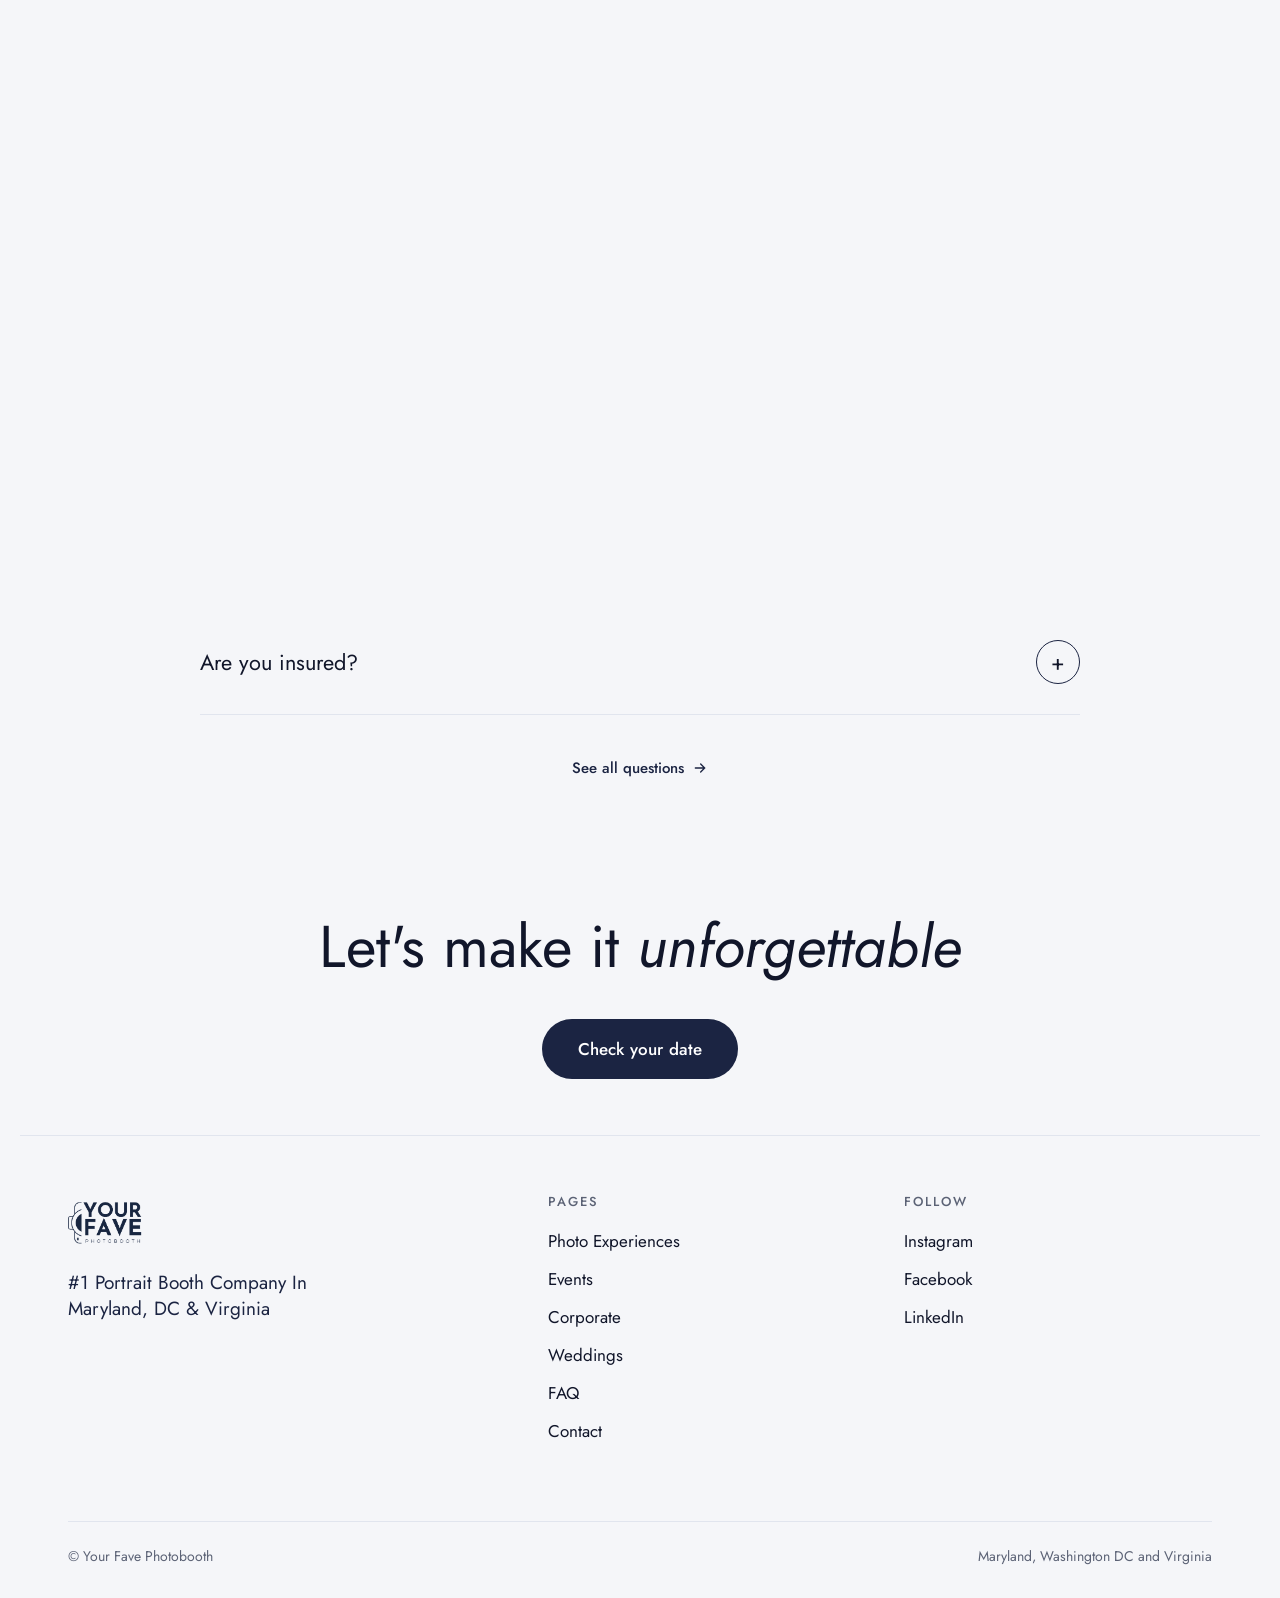
==== commit af44c7aa: "Photo wall in two rows; carousel cards are portrait with large titles; no square frames - Wall: two " ====
--- a/index.html
+++ b/index.html
@@ -20,8 +20,8 @@
 <link rel="preconnect" href="https://fonts.gstatic.com" crossorigin>
 <link rel="stylesheet" href="https://fonts.googleapis.com/css2?family=Jost:ital,wght@0,300;0,400;0,500;0,600;1,300;1,400;1,500&amp;display=swap">
 <script>document.documentElement.classList.add('js')</script>
-<link rel="stylesheet" href="/css/v3.css?v=53">
-<script src="/js/v3.js?v=53" defer></script>
+<link rel="stylesheet" href="/css/v3.css?v=56">
+<script src="/js/v3.js?v=54" defer></script>
 </head>
 <body>
 <div class="wipe" aria-hidden="true"><img src="/assets/logo-white.png" alt=""></div>
@@ -70,15 +70,15 @@
  <section class="wrap wall-sec" aria-label="Recent moments from our events">
   <div class="wall">
    <div class="wall__cols">
-    <div class="wall__col c1" style="--o:70px"><div class="wall__drift"><div class="wall__ghost"></div><div class="wall__tile"><img src="/assets/photos/teal.jpg" alt="A guest in a teal gele holding a decorative fan" loading="lazy"></div><div class="wall__tile"><img src="/assets/photos/hd/hero3.jpg" alt="A guest posing with a blue feather fan" loading="lazy"></div><div class="wall__tile wall__tile--m"><img src="/assets/photos/green.jpg" alt="A guest in a green gele and beaded dress" loading="lazy"></div></div></div>
-    <div class="wall__col c2" style="--o:10px"><div class="wall__drift"><div class="wall__ghost"></div><div class="wall__tile"><img src="/assets/photos/couple-bw.jpg" alt="A couple posing together in black and white" loading="lazy"></div><div class="wall__tile"><img src="/assets/photos/women.jpg" alt="Two guests laughing together" loading="lazy"></div><div class="wall__tile wall__tile--m"><img src="/assets/photos/corporate.jpg" alt="A guest in a cap holding a drink in front of a branded backdrop" loading="lazy"></div></div></div>
-    <div class="wall__col c3" style="--o:110px"><div class="wall__drift"><div class="wall__ghost"></div><div class="wall__tile"><img src="/assets/photos/birthday.jpg" alt="A guest in a blue outfit posing with a feather fan" loading="lazy"></div><div class="wall__tile"><img src="/assets/photos/wedding-lg.jpg" alt="Four guests posing close together in black and white" loading="lazy"></div><div class="wall__tile wall__tile--m"><img src="/assets/photos/anniversary.jpg" alt="A couple in red traditional attire sharing a kiss" loading="lazy"></div></div></div>
-    <div class="wall__col c4" style="--o:30px"><div class="wall__drift"><div class="wall__ghost"></div><div class="wall__tile"><img src="/assets/photos/hd/portrait.jpg" alt="A group of guests in bright outfits posing together" loading="lazy"></div><div class="wall__tile"><img src="/assets/photos/red-dress.jpg" alt="A guest in a red beaded dress" loading="lazy"></div><div class="wall__tile wall__tile--m"><img src="/assets/photos/wedding.jpg" alt="A groom kissing his partner on the cheek" loading="lazy"></div></div></div>
+    <div class="wall__col c1" style="--o:70px"><div class="wall__drift"><div class="wall__ghost"></div><div class="wall__tile"><img src="/assets/photos/teal.jpg" alt="A guest in a teal gele holding a decorative fan" loading="lazy"></div><div class="wall__tile"><img src="/assets/photos/hd/hero3.jpg" alt="A guest posing with a blue feather fan" loading="lazy"></div></div></div>
+    <div class="wall__col c2" style="--o:10px"><div class="wall__drift"><div class="wall__ghost"></div><div class="wall__tile"><img src="/assets/photos/couple-bw.jpg" alt="A couple posing together in black and white" loading="lazy"></div><div class="wall__tile"><img src="/assets/photos/women.jpg" alt="Two guests laughing together" loading="lazy"></div></div></div>
+    <div class="wall__col c3" style="--o:110px"><div class="wall__drift"><div class="wall__ghost"></div><div class="wall__tile"><img src="/assets/photos/birthday.jpg" alt="A guest in a blue outfit posing with a feather fan" loading="lazy"></div><div class="wall__tile"><img src="/assets/photos/wedding-lg.jpg" alt="Four guests posing close together in black and white" loading="lazy"></div></div></div>
+    <div class="wall__col c4" style="--o:30px"><div class="wall__drift"><div class="wall__ghost"></div><div class="wall__tile"><img src="/assets/photos/hd/portrait.jpg" alt="A group of guests in bright outfits posing together" loading="lazy"></div><div class="wall__tile"><img src="/assets/photos/red-dress.jpg" alt="A guest in a red beaded dress" loading="lazy"></div></div></div>
     <div class="wall__col c5" style="--o:90px"><div class="wall__drift"><div class="wall__ghost"></div><div class="wall__tile"><img src="/assets/photos/green.jpg" alt="A guest in a green gele and beaded dress" loading="lazy"></div><div class="wall__tile"><img src="/assets/photos/hd/home-mobile.jpg" alt="A bride and groom smiling together in black and white" loading="lazy"></div></div></div>
     <div class="wall__col c6" style="--o:20px"><div class="wall__drift"><div class="wall__ghost"></div><div class="wall__tile"><img src="/assets/photos/anniversary.jpg" alt="A couple in red traditional attire sharing a kiss" loading="lazy"></div><div class="wall__tile"><img src="/assets/photos/hero1.jpg" alt="A guest in a flowing gown posing among white flowers" loading="lazy"></div></div></div>
     <div class="wall__col c7" style="--o:120px"><div class="wall__drift"><div class="wall__ghost"></div><div class="wall__tile"><img src="/assets/photos/wedding.jpg" alt="A groom kissing his partner on the cheek" loading="lazy"></div><div class="wall__tile"><img src="/assets/photos/booth-red.jpg" alt="A guest posing with a treat in front of a branded backdrop" loading="lazy"></div></div></div>
     <div class="wall__col c8" style="--o:50px"><div class="wall__drift"><div class="wall__ghost"></div><div class="wall__tile"><img src="/assets/photos/corporate.jpg" alt="A guest in a cap holding a drink in front of a branded backdrop" loading="lazy"></div><div class="wall__tile"><img src="/assets/photos/hd/home-cover.jpg" alt="A group of guests blowing kisses in black and white" loading="lazy"></div></div></div>
-    <div class="wall__col c9" style="--o:100px"><div class="wall__drift"><div class="wall__ghost"></div><div class="wall__tile"><img src="/assets/photos/corporate-1.jpg" alt="A guest in a rust coat and green suit at a branded backdrop" loading="lazy"></div></div></div>
+    <div class="wall__col c9" style="--o:100px"><div class="wall__drift"><div class="wall__ghost"></div><div class="wall__tile"><img src="/assets/photos/corporate-1.jpg" alt="A guest in a rust coat and green suit at a branded backdrop" loading="lazy"></div><div class="wall__tile"><img src="/assets/photos/umbrella.jpg" alt="A guest reaching toward the screen of a white booth" loading="lazy"></div></div></div>
    </div>
    <div class="wall__text">
     <h2>Real guests. Real events.<span>Across Maryland, DC and Virginia.</span></h2>
--- a/css/v3.css
+++ b/css/v3.css
@@ -400,7 +400,7 @@
 .js .wall.is-in .wall__text{opacity:1;transform:none}
 @media (prefers-reduced-motion:reduce){.wall__drift{animation:none}.js .wall__col,.js .wall__text{transform:none;transition:opacity .4s}}
 @media (max-width:900px){
-  .wall__cols{--k:.6;--w:calc((100vw - 2 * var(--gut) - 3 * 10px) / 4);gap:10px;height:calc(var(--w) * 4.1 + 110px * var(--k) + 30px + 16px + 30px)}
+  .wall__cols{--k:.6;--w:calc((100vw - 2 * var(--gut) - 3 * 10px) / 4);gap:10px;height:calc(var(--w) * 2.85 + 110px * var(--k) + 20px + 16px + 30px)}
   .wall__col.c5,.wall__col.c6,.wall__col.c7,.wall__col.c8,.wall__col.c9{display:none}
   .wall__tile--m{display:block}
   .wall__drift{gap:10px}
@@ -470,7 +470,7 @@
 .feat__t{font-family:var(--serif);font-size:clamp(40px,4.4vw,64px);line-height:1;margin:0 0 20px;color:var(--ink)}
 .feat__t em{font-style:italic}
 .feat__p{font-size:18px;line-height:1.6;color:var(--muted);margin:0 0 28px;max-width:480px}
-@media (max-width:900px){.feat{grid-template-columns:1fr;gap:28px}.feat--flip .feat__ph{order:0}.feat__ph{aspect-ratio:4/4.4}}
+@media (max-width:900px){.feat{grid-template-columns:1fr;gap:28px}.feat--flip .feat__ph{order:0}.feat__ph{aspect-ratio:4/5}}
 
 /* eyebrow above hero headings: small caps line, always first, never styled as the lede */
 .hero .eyebrow,.pg__hero .eyebrow{order:0;font-size:13px;line-height:1.5;letter-spacing:.14em;text-transform:uppercase;color:var(--muted);max-width:none;margin:0 0 16px}
@@ -506,17 +506,27 @@
   .ty1__rev p{font-size:15px}
 }
 
-/* phones: rows that slide sideways while the page holds still. One full card with a sliver of the next;
-   the photo height leaves room for the heading and card text so the whole section fits below the header */
+/* phones: rows that slide sideways while the page holds still. Portrait frames and large titles, like the desktop cards.
+   Card width follows the screen height so a whole portrait card, its title and text fit below the header while pinned */
 @media (max-width:600px){
-  .pin .sec{padding-top:20px;padding-bottom:20px}
-  .pin .sec__h{font-size:30px;margin-bottom:16px}
-  .pin .svc,.pin .incl,.pin .types{gap:12px}
-  .pin .incl__c,.pin .types__c,.pin .svc__item{flex:0 0 86%}
-  .pin .incl__ph,.pin .types__ph,.pin .svc__ph{aspect-ratio:auto;width:100%;height:min(calc((100vw - 2 * var(--gut)) * .86), calc(100svh - 380px));margin-bottom:14px;border-radius:20px}
+  .pin .sec{padding-top:18px;padding-bottom:18px}
+  .pin .sec__h{font-size:30px;margin-bottom:14px}
+  .pin .svc,.pin .incl,.pin .types{gap:14px}
+  .pin .incl__c,.pin .types__c,.pin .svc__item{flex:0 0 min(86%, calc((100svh - 330px) * .8))}
+  .pin .incl__ph,.pin .types__ph,.pin .svc__ph{aspect-ratio:4/5;height:auto;width:100%;margin-bottom:14px;border-radius:24px}
   .pin .incl__ph img,.pin .types__ph img,.pin .svc__ph img{object-position:center 22%}
-  .pin .svc__t,.pin .types__c h3,.pin .incl h3{font-size:18px}
+  .pin .svc__t,.pin .types__c h3{font-size:22px;line-height:1.1;letter-spacing:.05em}
+  .pin .incl h3{font-size:20px}
+  .pin .svc__row{gap:12px}
+  .pin .svc__go{width:46px;height:46px;flex:none}
   .pin .incl p,.pin .types__c p,.pin .svc__d{font-size:15px;line-height:1.5}
-  .pin .svc__go{width:44px;height:44px;flex:none}
-}
-}
+}
+@media (max-width:600px) and (max-height:640px){
+  .pin .sec{padding-top:8px;padding-bottom:8px}
+  .pin .sec__h{font-size:26px;margin-bottom:10px}
+  .pin .incl__ph,.pin .types__ph,.pin .svc__ph{margin-bottom:10px}
+  .pin .svc__t,.pin .types__c h3{font-size:19px}
+  .pin .incl h3{font-size:18px}
+  .pin .incl p,.pin .types__c p,.pin .svc__d{font-size:14px;line-height:1.45}
+  .pin .types__go{margin-top:8px}
+}
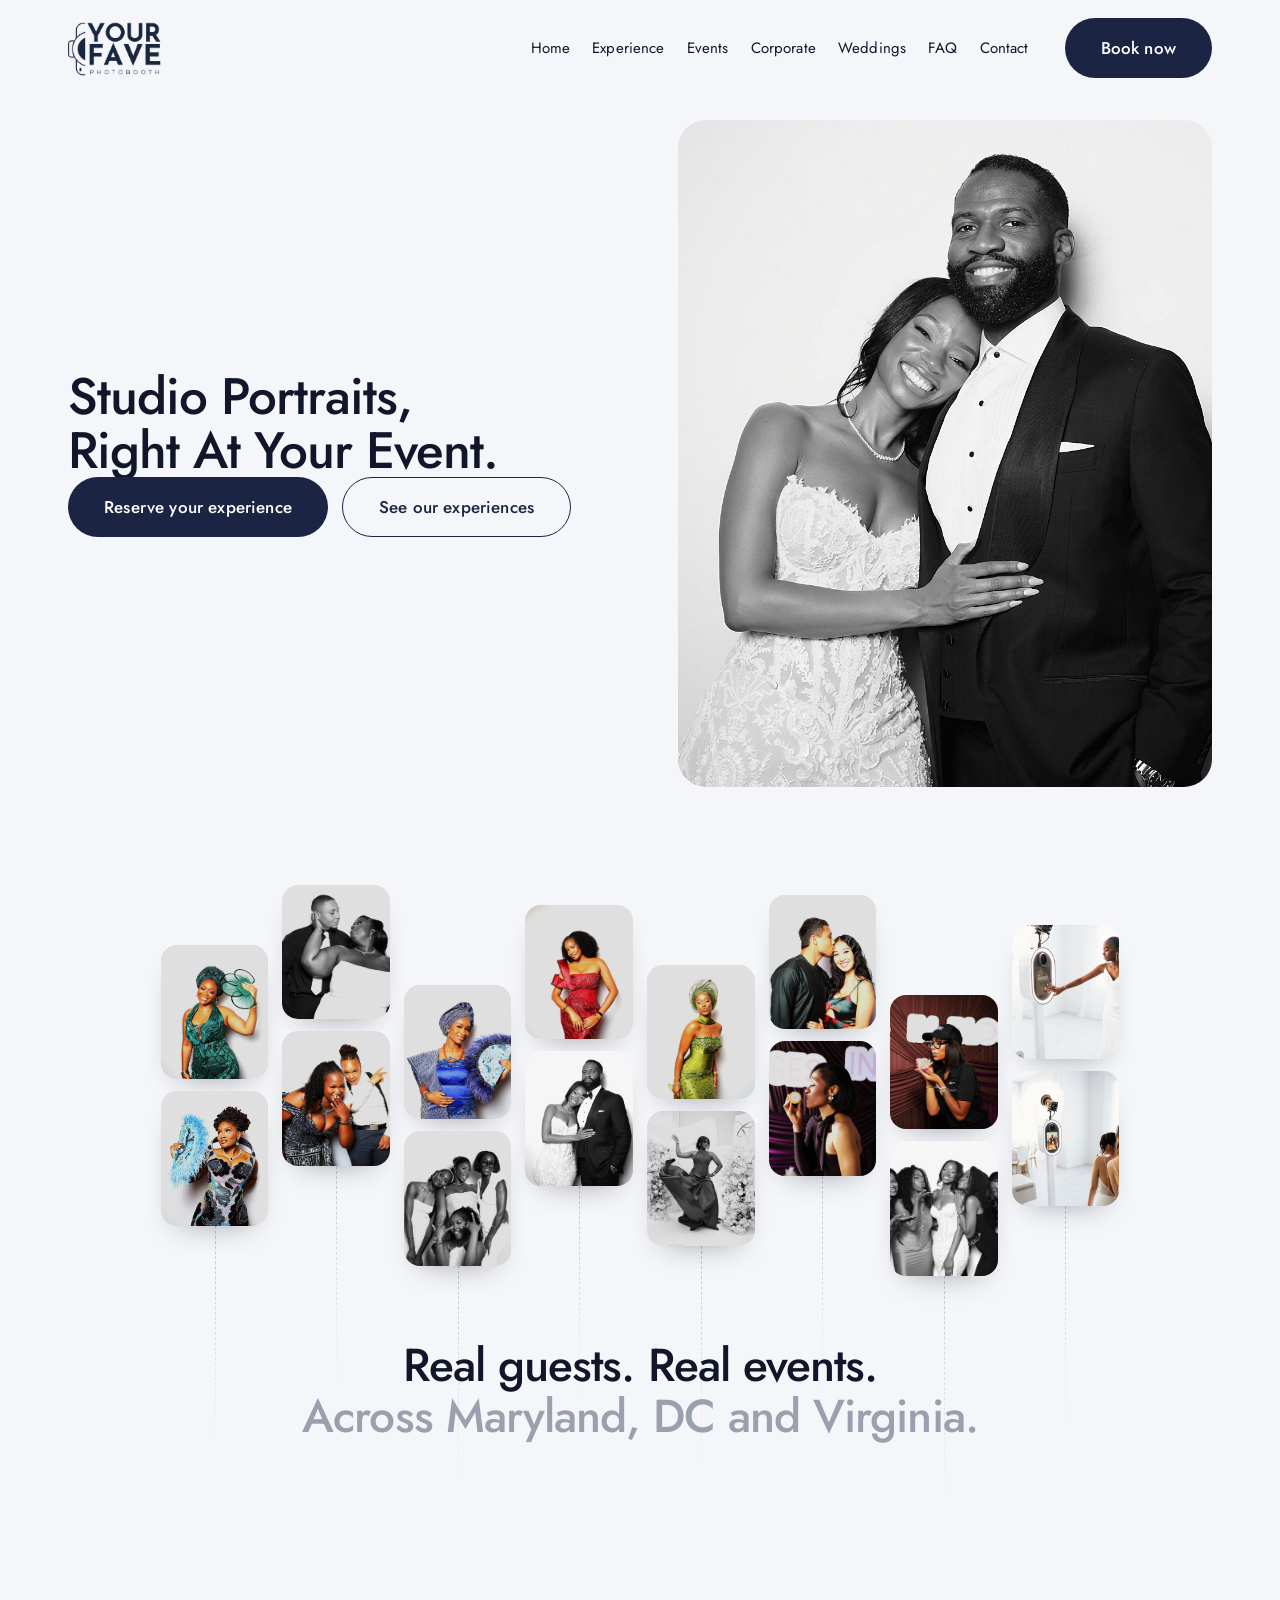
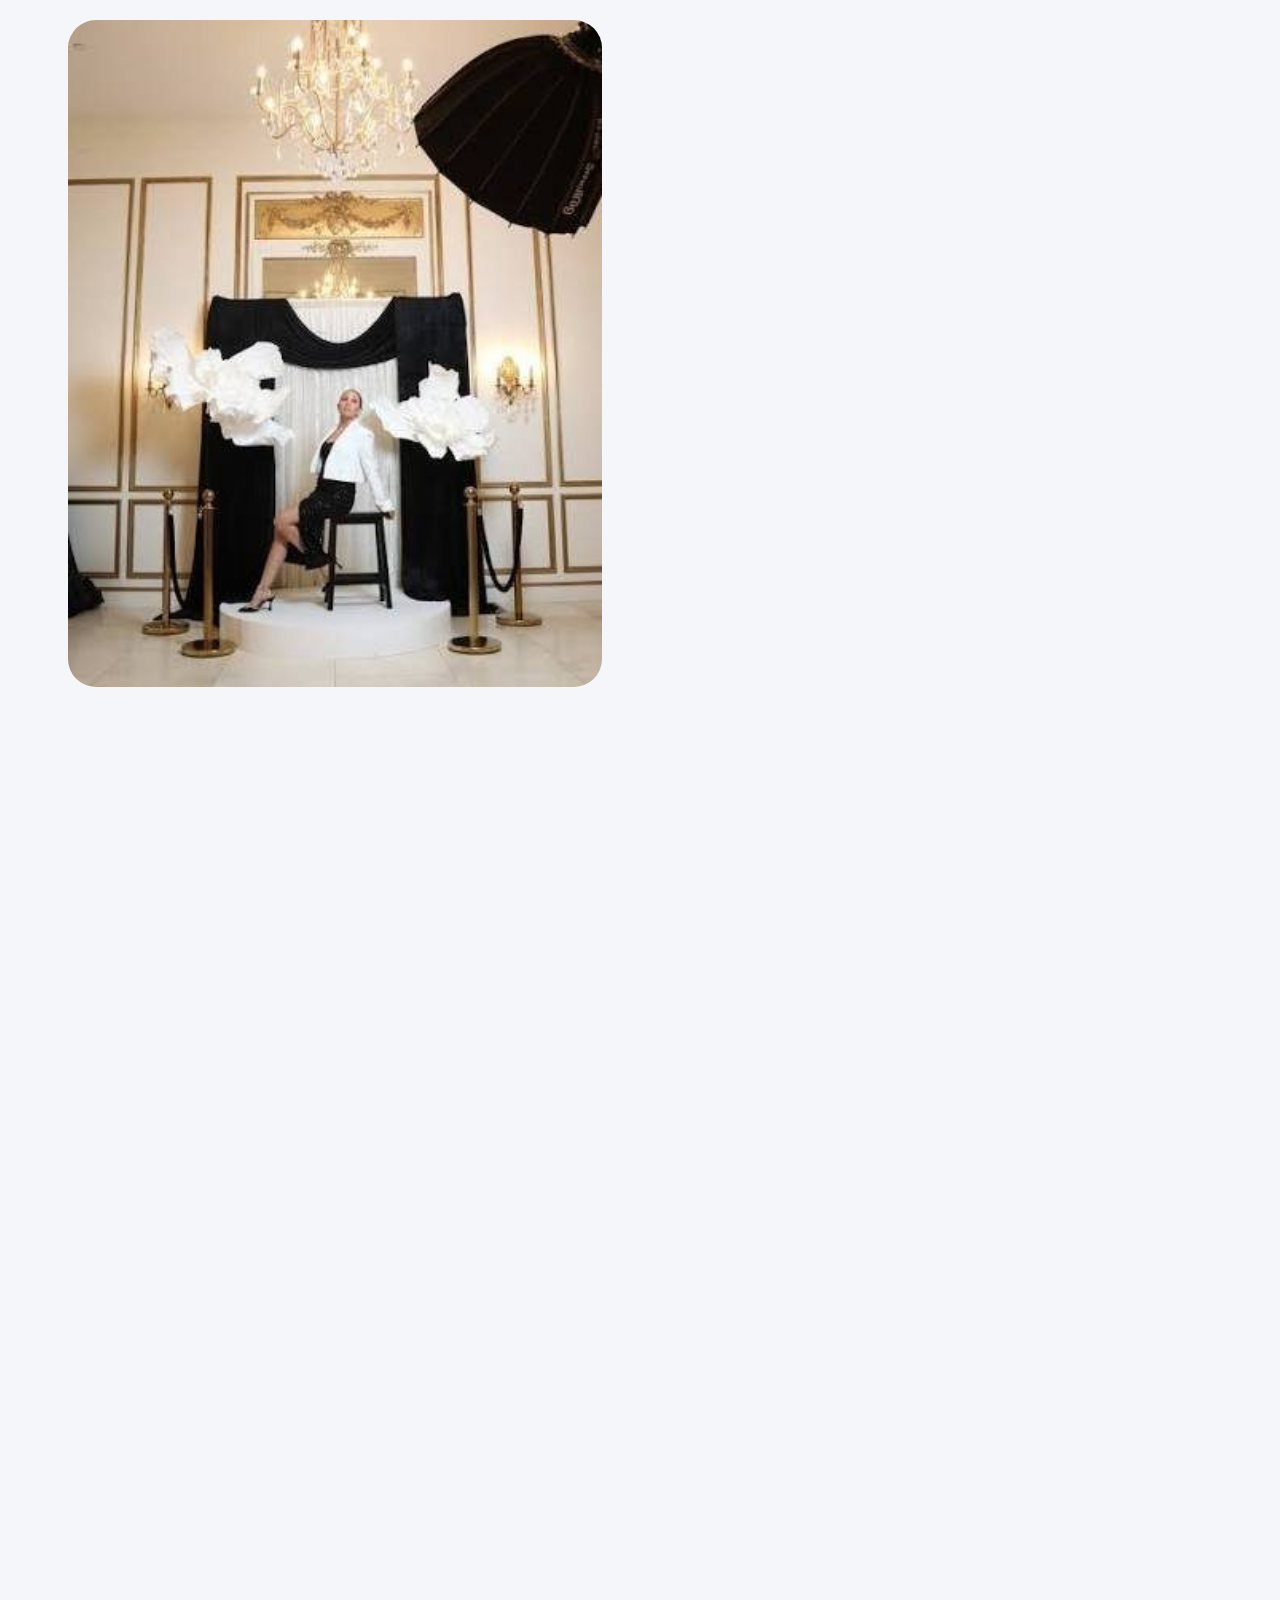
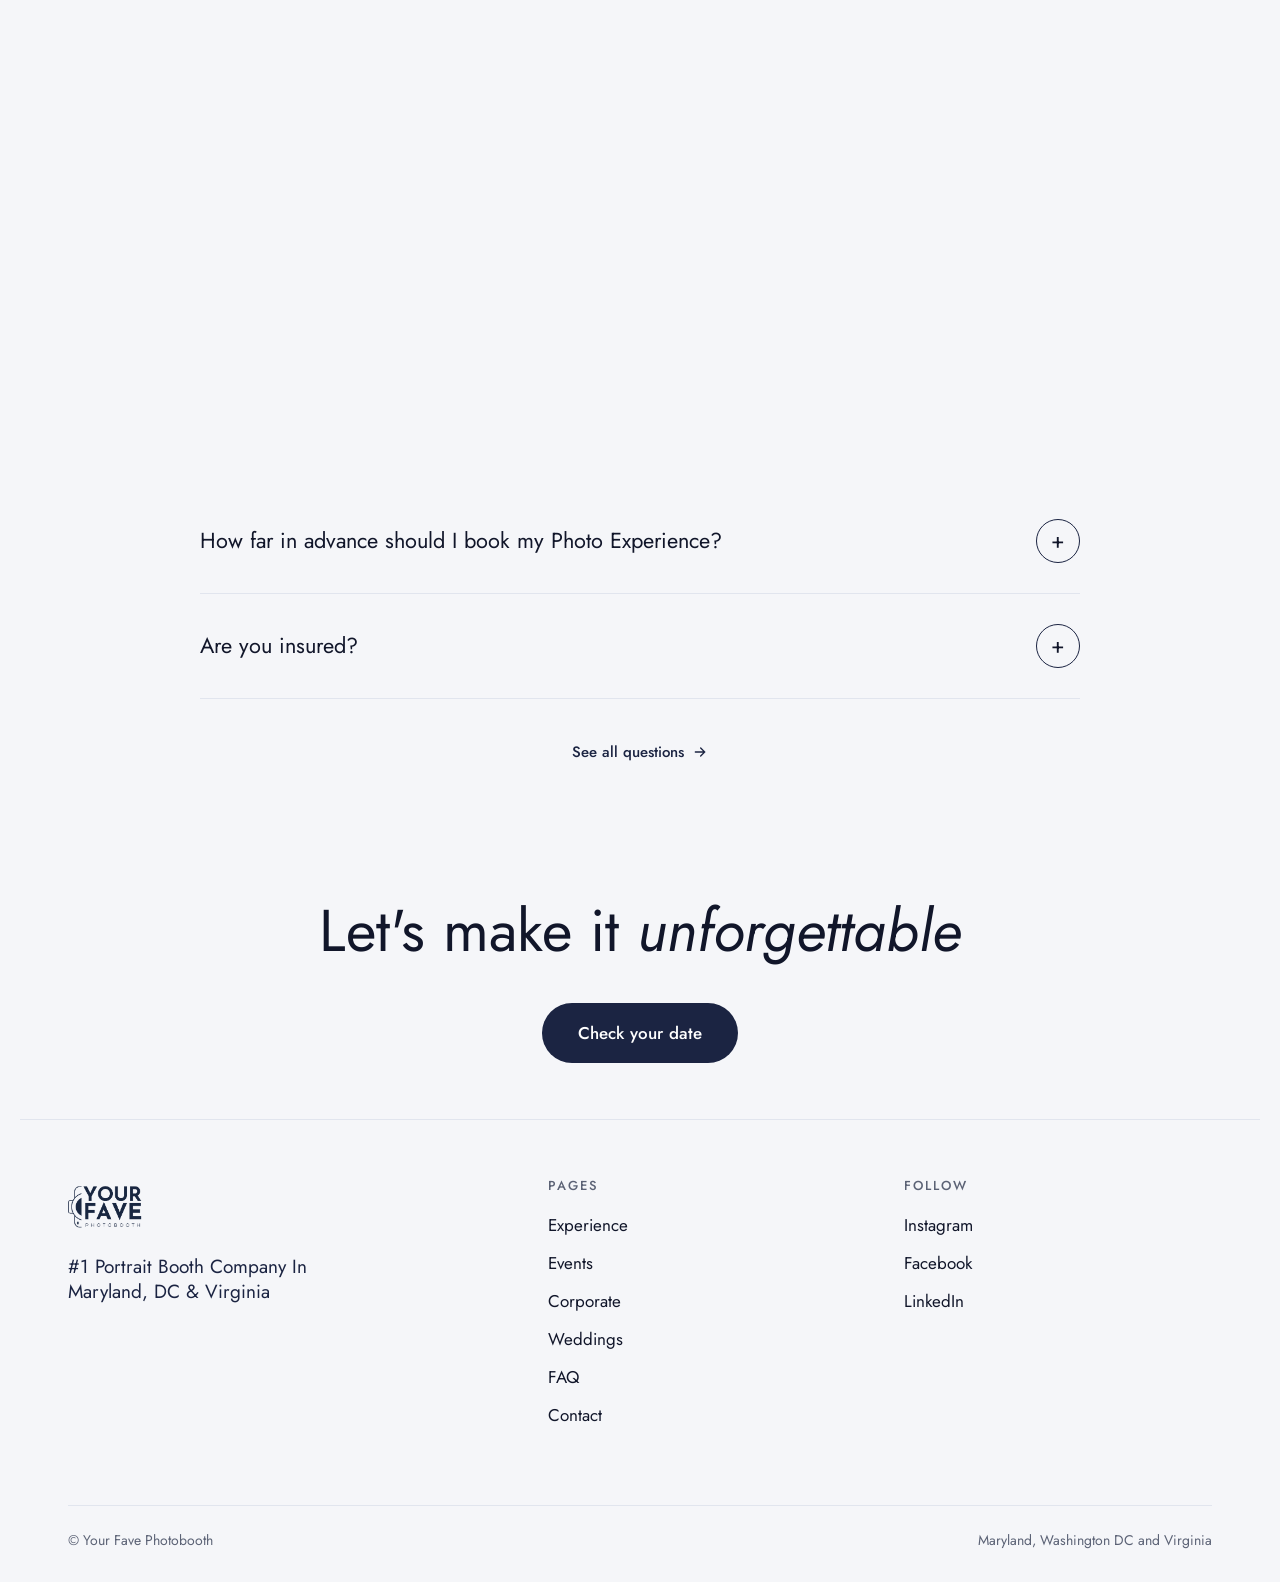
==== commit 9e5c0393: "Smooth carousels, header no longer floats, two-row photo wall, new corporate photo - Carousels move " ====
--- a/index.html
+++ b/index.html
@@ -20,8 +20,8 @@
 <link rel="preconnect" href="https://fonts.gstatic.com" crossorigin>
 <link rel="stylesheet" href="https://fonts.googleapis.com/css2?family=Jost:ital,wght@0,300;0,400;0,500;0,600;1,300;1,400;1,500&amp;display=swap">
 <script>document.documentElement.classList.add('js')</script>
-<link rel="stylesheet" href="/css/v3.css?v=56">
-<script src="/js/v3.js?v=54" defer></script>
+<link rel="stylesheet" href="/css/v3.css?v=57">
+<script src="/js/v3.js?v=57" defer></script>
 </head>
 <body>
 <div class="wipe" aria-hidden="true"><img src="/assets/logo-white.png" alt=""></div>
@@ -29,7 +29,7 @@
 <header class="hdr">
  <div class="wrap hdr__in">
   <a href="/" aria-label="Your Fave Photobooth home"><img src="/assets/logo-blue.png" alt="Your Fave Photobooth"></a>
-  <nav class="hdr__links" aria-label="Pages"><a href="/">Home</a><a href="/photobooths/">Photo Experiences</a><a href="/events/">Events</a><a href="/corporate/">Corporate</a><a href="/weddings/">Weddings</a><a href="/faq/">FAQ</a><a href="/contact/">Contact</a></nav>
+  <nav class="hdr__links" aria-label="Pages"><a href="/">Home</a><a href="/photobooths/">Experience</a><a href="/events/">Events</a><a href="/corporate/">Corporate</a><a href="/weddings/">Weddings</a><a href="/faq/">FAQ</a><a href="/contact/">Contact</a></nav>
   <div class="hdr__r">
    <a class="pill pill--navy" href="/contact/">Book now</a>
    <button class="menu-btn" type="button" aria-expanded="false" aria-controls="menu" aria-label="Open menu"><i class="menu-btn__ic" aria-hidden="true"><b></b><b></b></i></button>
@@ -45,13 +45,14 @@
  </div>
  <nav class="menu__links" aria-label="Pages">
   <a href="/">Home</a>
-  <a href="/photobooths/">Photo Experiences</a>
+  <a href="/photobooths/">Experience</a>
   <a href="/events/">Events</a>
   <a href="/corporate/">Corporate</a>
   <a href="/weddings/">Weddings</a>
   <a href="/faq/">FAQ</a>
   <a href="/contact/">Contact</a>
  </nav>
+ <div class="menu__social"><a href="https://www.instagram.com/YOURFAVEPHOTOBOOTH" target="_blank" rel="noopener"><img src="/assets/icon-instagram.svg" alt="" width="20" height="20">Instagram</a></div>
  <div class="menu__foot"><span>Maryland</span><span>Washington, DC</span><span>Virginia</span></div>
 </nav>
 
@@ -70,15 +71,14 @@
  <section class="wrap wall-sec" aria-label="Recent moments from our events">
   <div class="wall">
    <div class="wall__cols">
-    <div class="wall__col c1" style="--o:70px"><div class="wall__drift"><div class="wall__ghost"></div><div class="wall__tile"><img src="/assets/photos/teal.jpg" alt="A guest in a teal gele holding a decorative fan" loading="lazy"></div><div class="wall__tile"><img src="/assets/photos/hd/hero3.jpg" alt="A guest posing with a blue feather fan" loading="lazy"></div></div></div>
-    <div class="wall__col c2" style="--o:10px"><div class="wall__drift"><div class="wall__ghost"></div><div class="wall__tile"><img src="/assets/photos/couple-bw.jpg" alt="A couple posing together in black and white" loading="lazy"></div><div class="wall__tile"><img src="/assets/photos/women.jpg" alt="Two guests laughing together" loading="lazy"></div></div></div>
-    <div class="wall__col c3" style="--o:110px"><div class="wall__drift"><div class="wall__ghost"></div><div class="wall__tile"><img src="/assets/photos/birthday.jpg" alt="A guest in a blue outfit posing with a feather fan" loading="lazy"></div><div class="wall__tile"><img src="/assets/photos/wedding-lg.jpg" alt="Four guests posing close together in black and white" loading="lazy"></div></div></div>
-    <div class="wall__col c4" style="--o:30px"><div class="wall__drift"><div class="wall__ghost"></div><div class="wall__tile"><img src="/assets/photos/hd/portrait.jpg" alt="A group of guests in bright outfits posing together" loading="lazy"></div><div class="wall__tile"><img src="/assets/photos/red-dress.jpg" alt="A guest in a red beaded dress" loading="lazy"></div></div></div>
-    <div class="wall__col c5" style="--o:90px"><div class="wall__drift"><div class="wall__ghost"></div><div class="wall__tile"><img src="/assets/photos/green.jpg" alt="A guest in a green gele and beaded dress" loading="lazy"></div><div class="wall__tile"><img src="/assets/photos/hd/home-mobile.jpg" alt="A bride and groom smiling together in black and white" loading="lazy"></div></div></div>
-    <div class="wall__col c6" style="--o:20px"><div class="wall__drift"><div class="wall__ghost"></div><div class="wall__tile"><img src="/assets/photos/anniversary.jpg" alt="A couple in red traditional attire sharing a kiss" loading="lazy"></div><div class="wall__tile"><img src="/assets/photos/hero1.jpg" alt="A guest in a flowing gown posing among white flowers" loading="lazy"></div></div></div>
-    <div class="wall__col c7" style="--o:120px"><div class="wall__drift"><div class="wall__ghost"></div><div class="wall__tile"><img src="/assets/photos/wedding.jpg" alt="A groom kissing his partner on the cheek" loading="lazy"></div><div class="wall__tile"><img src="/assets/photos/booth-red.jpg" alt="A guest posing with a treat in front of a branded backdrop" loading="lazy"></div></div></div>
-    <div class="wall__col c8" style="--o:50px"><div class="wall__drift"><div class="wall__ghost"></div><div class="wall__tile"><img src="/assets/photos/corporate.jpg" alt="A guest in a cap holding a drink in front of a branded backdrop" loading="lazy"></div><div class="wall__tile"><img src="/assets/photos/hd/home-cover.jpg" alt="A group of guests blowing kisses in black and white" loading="lazy"></div></div></div>
-    <div class="wall__col c9" style="--o:100px"><div class="wall__drift"><div class="wall__ghost"></div><div class="wall__tile"><img src="/assets/photos/corporate-1.jpg" alt="A guest in a rust coat and green suit at a branded backdrop" loading="lazy"></div><div class="wall__tile"><img src="/assets/photos/umbrella.jpg" alt="A guest reaching toward the screen of a white booth" loading="lazy"></div></div></div>
+    <div class="wall__col c1" style="--o:70px"><div class="wall__drift"><div class="wall__tile"><img src="/assets/photos/teal.jpg" alt="A guest in a teal gele holding a decorative fan" loading="lazy"></div><div class="wall__tile"><img src="/assets/photos/hd/hero3.jpg" alt="A guest posing with a blue feather fan" loading="lazy"></div></div></div>
+    <div class="wall__col c2" style="--o:10px"><div class="wall__drift"><div class="wall__tile"><img src="/assets/photos/couple-bw.jpg" alt="A couple posing together in black and white" loading="lazy"></div><div class="wall__tile"><img src="/assets/photos/women.jpg" alt="Two guests laughing together" loading="lazy"></div></div></div>
+    <div class="wall__col c3" style="--o:110px"><div class="wall__drift"><div class="wall__tile"><img src="/assets/photos/birthday.jpg" alt="A guest in a blue outfit posing with a feather fan" loading="lazy"></div><div class="wall__tile"><img src="/assets/photos/wedding-lg.jpg" alt="Four guests posing close together in black and white" loading="lazy"></div></div></div>
+    <div class="wall__col c4" style="--o:30px"><div class="wall__drift"><div class="wall__tile"><img src="/assets/photos/red-dress.jpg" alt="A guest in a red beaded dress" loading="lazy"></div><div class="wall__tile"><img src="/assets/photos/hd/home-mobile.jpg" alt="A bride and groom smiling together in black and white" loading="lazy"></div></div></div>
+    <div class="wall__col c5" style="--o:90px"><div class="wall__drift"><div class="wall__tile"><img src="/assets/photos/green.jpg" alt="A guest in a green gele and beaded dress" loading="lazy"></div><div class="wall__tile"><img src="/assets/photos/hero1.jpg" alt="A guest in a flowing gown posing among white flowers" loading="lazy"></div></div></div>
+    <div class="wall__col c6" style="--o:20px"><div class="wall__drift"><div class="wall__tile"><img src="/assets/photos/wedding.jpg" alt="A groom kissing his partner on the cheek" loading="lazy"></div><div class="wall__tile"><img src="/assets/photos/booth-red.jpg" alt="A guest posing with a treat in front of a branded backdrop" loading="lazy"></div></div></div>
+    <div class="wall__col c7" style="--o:120px"><div class="wall__drift"><div class="wall__tile"><img src="/assets/photos/corporate.jpg" alt="A guest in a cap holding a drink in front of a branded backdrop" loading="lazy"></div><div class="wall__tile"><img src="/assets/photos/hd/home-cover.jpg" alt="A group of guests blowing kisses in black and white" loading="lazy"></div></div></div>
+    <div class="wall__col c8" style="--o:50px"><div class="wall__drift"><div class="wall__tile"><img src="/assets/photos/umbrella.jpg" alt="A guest reaching toward the screen of a white booth" loading="lazy"></div><div class="wall__tile"><img src="/assets/photos/booth-white.jpg" alt="A guest beside a white booth in a bright room" loading="lazy"></div></div></div>
    </div>
    <div class="wall__text">
     <h2>Real guests. Real events.<span>Across Maryland, DC and Virginia.</span></h2>
@@ -86,7 +86,7 @@
   </div>
  </section>
 
- <section class="feat"><div class="feat__ph reveal"><img src="/assets/photos/studio.jpg" alt="A photographer working under studio lights with a guest on set" loading="lazy"></div><div class="reveal"><h2 class="feat__t">What happens <em>at the booth</em></h2><ul class="ticks"><li>We set up the lighting and backdrop one to two hours before guests arrive.</li><li>On the Portrait Booth, a live photographer directs every pose.</li><li>Guests get prints or digital copies in minutes, depending on the experience.</li><li>You receive a gallery of the night to keep and share.</li></ul></div></section>
+ <section class="feat"><div class="feat__ph reveal"><img src="/assets/photos/hd/hero2.jpg" alt="A portrait set in a ballroom with a backdrop, lights and gold stanchions" loading="lazy"></div><div class="reveal"><h2 class="feat__t">What happens <em>at the booth</em></h2><ul class="ticks"><li>We set up the lighting and backdrop one to two hours before guests arrive.</li><li>On the Portrait Booth, a live photographer directs every pose.</li><li>Guests get prints or digital copies in minutes, depending on the experience.</li><li>You receive a gallery of the night to keep and share.</li></ul></div></section>
 
 
  <section class="wrap sec">
@@ -98,7 +98,7 @@
     <p class="svc__d">A portrait station guests visit between the toasts and the dance floor.</p>
    </a>
    <a class="svc__item reveal" href="/corporate/" data-cursor="View">
-    <div class="svc__ph"><img src="/assets/photos/corporate-1.jpg" alt="Guest in a rust coat and green suit at a branded step-and-repeat backdrop"></div>
+    <div class="svc__ph"><img src="/assets/photos/corporate-guest.webp" alt="A guest in a rust dress posing at a branded backdrop"></div>
     <div class="svc__row"><div class="svc__t">Corporate events</div><span class="svc__go"><svg viewBox="0 0 24 24" fill="none" stroke="currentColor" stroke-width="2" stroke-linecap="round"><path d="M7 17L17 7M9 7h8v8"/></svg></span></div>
     <p class="svc__d">Holiday parties, conferences and client nights, with your branding on every photo.</p>
    </a>
@@ -157,7 +157,7 @@
    <img src="/assets/logo-blue.png" alt="Your Fave Photobooth">
    <p class="ft__tag">#1 Portrait Booth Company In Maryland, DC &amp; Virginia</p>
   </div>
-  <div><h4>Pages</h4><a href="/photobooths/">Photo Experiences</a><a href="/events/">Events</a><a href="/corporate/">Corporate</a><a href="/weddings/">Weddings</a><a href="/faq/">FAQ</a><a href="/contact/">Contact</a></div>
+  <div><h4>Pages</h4><a href="/photobooths/">Experience</a><a href="/events/">Events</a><a href="/corporate/">Corporate</a><a href="/weddings/">Weddings</a><a href="/faq/">FAQ</a><a href="/contact/">Contact</a></div>
   <div><h4>Follow</h4><a href="https://www.instagram.com/YOURFAVEPHOTOBOOTH" target="_blank" rel="noopener">Instagram</a><a href="#">Facebook</a><a href="#">LinkedIn</a></div>
  </div>
  <div class="ft__bot"><span>© Your Fave Photobooth</span><span>Maryland, Washington DC and Virginia</span></div>
--- a/css/v3.css
+++ b/css/v3.css
@@ -19,9 +19,7 @@
 .js .reveal{opacity:0;transform:translateY(40px)}
 .reveal.is-in{opacity:1;transform:none}
 /* header */
-.hdr{position:fixed;top:0;left:0;right:0;z-index:60;transition:background .5s var(--ease)}
-.hdr.is-scrolled{background:rgba(245,246,249,.985);-webkit-backdrop-filter:blur(14px);backdrop-filter:blur(14px);box-shadow:0 1px 0 var(--line)}
-.hdr--logo.is-scrolled{background:none;box-shadow:none;-webkit-backdrop-filter:none;backdrop-filter:none}
+.hdr{position:absolute;top:0;left:0;right:0;z-index:60}
 .hdr__in{display:flex;align-items:center;justify-content:space-between;height:96px}
 .hdr img{height:76px;width:auto}
 .hdr__r{display:flex;align-items:center;gap:12px}
@@ -371,11 +369,10 @@
 /* home: photo wall. Columns of frames hang from the top of a rounded panel, drop in when it scrolls into view, then drift */
 .wall-sec{padding-top:24px;padding-bottom:24px}
 .wall{position:relative;overflow:hidden}
-.wall__cols{--k:1;--w:clamp(84px,7.6vw,108px);display:flex;justify-content:center;gap:14px;height:calc(var(--w) * 2.85 + 120px * var(--k) + 24px + 16px + 36px);padding:0}
-.wall__col{flex:0 0 var(--w);margin-top:calc(var(--o) * var(--k) - var(--w) * .9)}
+.wall__cols{--k:1;--w:clamp(90px,8.4vw,120px);display:flex;justify-content:center;gap:14px;height:calc(var(--w) * 2.5 + 12px + 120px * var(--k) + 16px + 40px);padding:0}
+.wall__col{flex:0 0 var(--w);margin-top:calc(var(--o) * var(--k))}
 .wall__drift{position:relative;display:flex;flex-direction:column;gap:12px;animation:wallDrift 9s ease-in-out infinite}
-.wall__ghost,.wall__tile{aspect-ratio:4/5;border-radius:16px;overflow:hidden}
-.wall__ghost{background:linear-gradient(180deg,rgba(225,229,238,0) 0%,#eceff5 100%)}
+.wall__tile{aspect-ratio:4/5;border-radius:16px;overflow:hidden}
 .wall__tile{background:#e9ecf2;box-shadow:0 14px 30px -18px rgba(17,22,42,.45);transition:transform .6s var(--ease),box-shadow .6s var(--ease)}
 .wall__tile img{width:100%;height:100%;object-fit:cover;object-position:center 22%}
 .wall__drift::after{content:"";position:absolute;left:50%;top:100%;height:220px;border-left:1px dashed rgba(27,36,66,.22);-webkit-mask:linear-gradient(#000,transparent);mask:linear-gradient(#000,transparent)}
@@ -400,11 +397,11 @@
 .js .wall.is-in .wall__text{opacity:1;transform:none}
 @media (prefers-reduced-motion:reduce){.wall__drift{animation:none}.js .wall__col,.js .wall__text{transform:none;transition:opacity .4s}}
 @media (max-width:900px){
-  .wall__cols{--k:.6;--w:calc((100vw - 2 * var(--gut) - 3 * 10px) / 4);gap:10px;height:calc(var(--w) * 2.85 + 110px * var(--k) + 20px + 16px + 30px)}
-  .wall__col.c5,.wall__col.c6,.wall__col.c7,.wall__col.c8,.wall__col.c9{display:none}
+  .wall__cols{--k:.6;--w:calc((100vw - 2 * var(--gut) - 3 * 10px) / 4);gap:10px;height:calc(var(--w) * 2.5 + 10px + 110px * var(--k) + 16px + 32px)}
+  .wall__col.c5,.wall__col.c6,.wall__col.c7,.wall__col.c8{display:none}
   .wall__tile--m{display:block}
   .wall__drift{gap:10px}
-  .wall__ghost,.wall__tile{border-radius:12px}
+  .wall__tile{border-radius:12px}
   .wall__drift::after{height:32px}
   .wall__text h2{font-size:clamp(24px,6.4vw,30px)}
 }
@@ -512,21 +509,31 @@
   .pin .sec{padding-top:18px;padding-bottom:18px}
   .pin .sec__h{font-size:30px;margin-bottom:14px}
   .pin .svc,.pin .incl,.pin .types{gap:14px}
-  .pin .incl__c,.pin .types__c,.pin .svc__item{flex:0 0 min(86%, calc((100svh - 330px) * .8))}
+  .pin .incl__c,.pin .types__c,.pin .svc__item{flex:0 0 min(86%, calc((100svh - 300px) * .8))}
   .pin .incl__ph,.pin .types__ph,.pin .svc__ph{aspect-ratio:4/5;height:auto;width:100%;margin-bottom:14px;border-radius:24px}
   .pin .incl__ph img,.pin .types__ph img,.pin .svc__ph img{object-position:center 22%}
-  .pin .svc__t,.pin .types__c h3{font-size:22px;line-height:1.1;letter-spacing:.05em}
-  .pin .incl h3{font-size:20px}
+  .pin .svc__t,.pin .types__c h3{font-size:28px;font-weight:600;line-height:1.05;letter-spacing:.04em}
+  .pin .incl h3{font-size:24px;font-weight:600;line-height:1.15}
   .pin .svc__row{gap:12px}
-  .pin .svc__go{width:46px;height:46px;flex:none}
+  .pin .svc__go{width:58px;height:58px;flex:none}
+  .pin .svc__go svg{width:22px;height:22px}
   .pin .incl p,.pin .types__c p,.pin .svc__d{font-size:15px;line-height:1.5}
 }
 @media (max-width:600px) and (max-height:640px){
   .pin .sec{padding-top:8px;padding-bottom:8px}
   .pin .sec__h{font-size:26px;margin-bottom:10px}
   .pin .incl__ph,.pin .types__ph,.pin .svc__ph{margin-bottom:10px}
-  .pin .svc__t,.pin .types__c h3{font-size:19px}
-  .pin .incl h3{font-size:18px}
+  .pin .svc__t,.pin .types__c h3{font-size:24px}
+  .pin .incl h3{font-size:21px}
+  .pin .svc__go{width:50px;height:50px}
   .pin .incl p,.pin .types__c p,.pin .svc__d{font-size:14px;line-height:1.45}
   .pin .types__go{margin-top:8px}
 }
+
+/* mobile menu: social link */
+.menu__social{display:flex;gap:12px;flex-wrap:wrap;margin:0 0 22px}
+.menu__social a{display:inline-flex;align-items:center;gap:10px;height:48px;padding:0 20px 0 14px;border-radius:999px;background:#fff;color:var(--navy);font-size:16px;font-weight:500}
+.menu__social img{width:20px;height:20px}
+
+/* pinned rows: cards slide on the compositor; the section clips them at the screen edges */
+.pin .sec{overflow-x:clip}
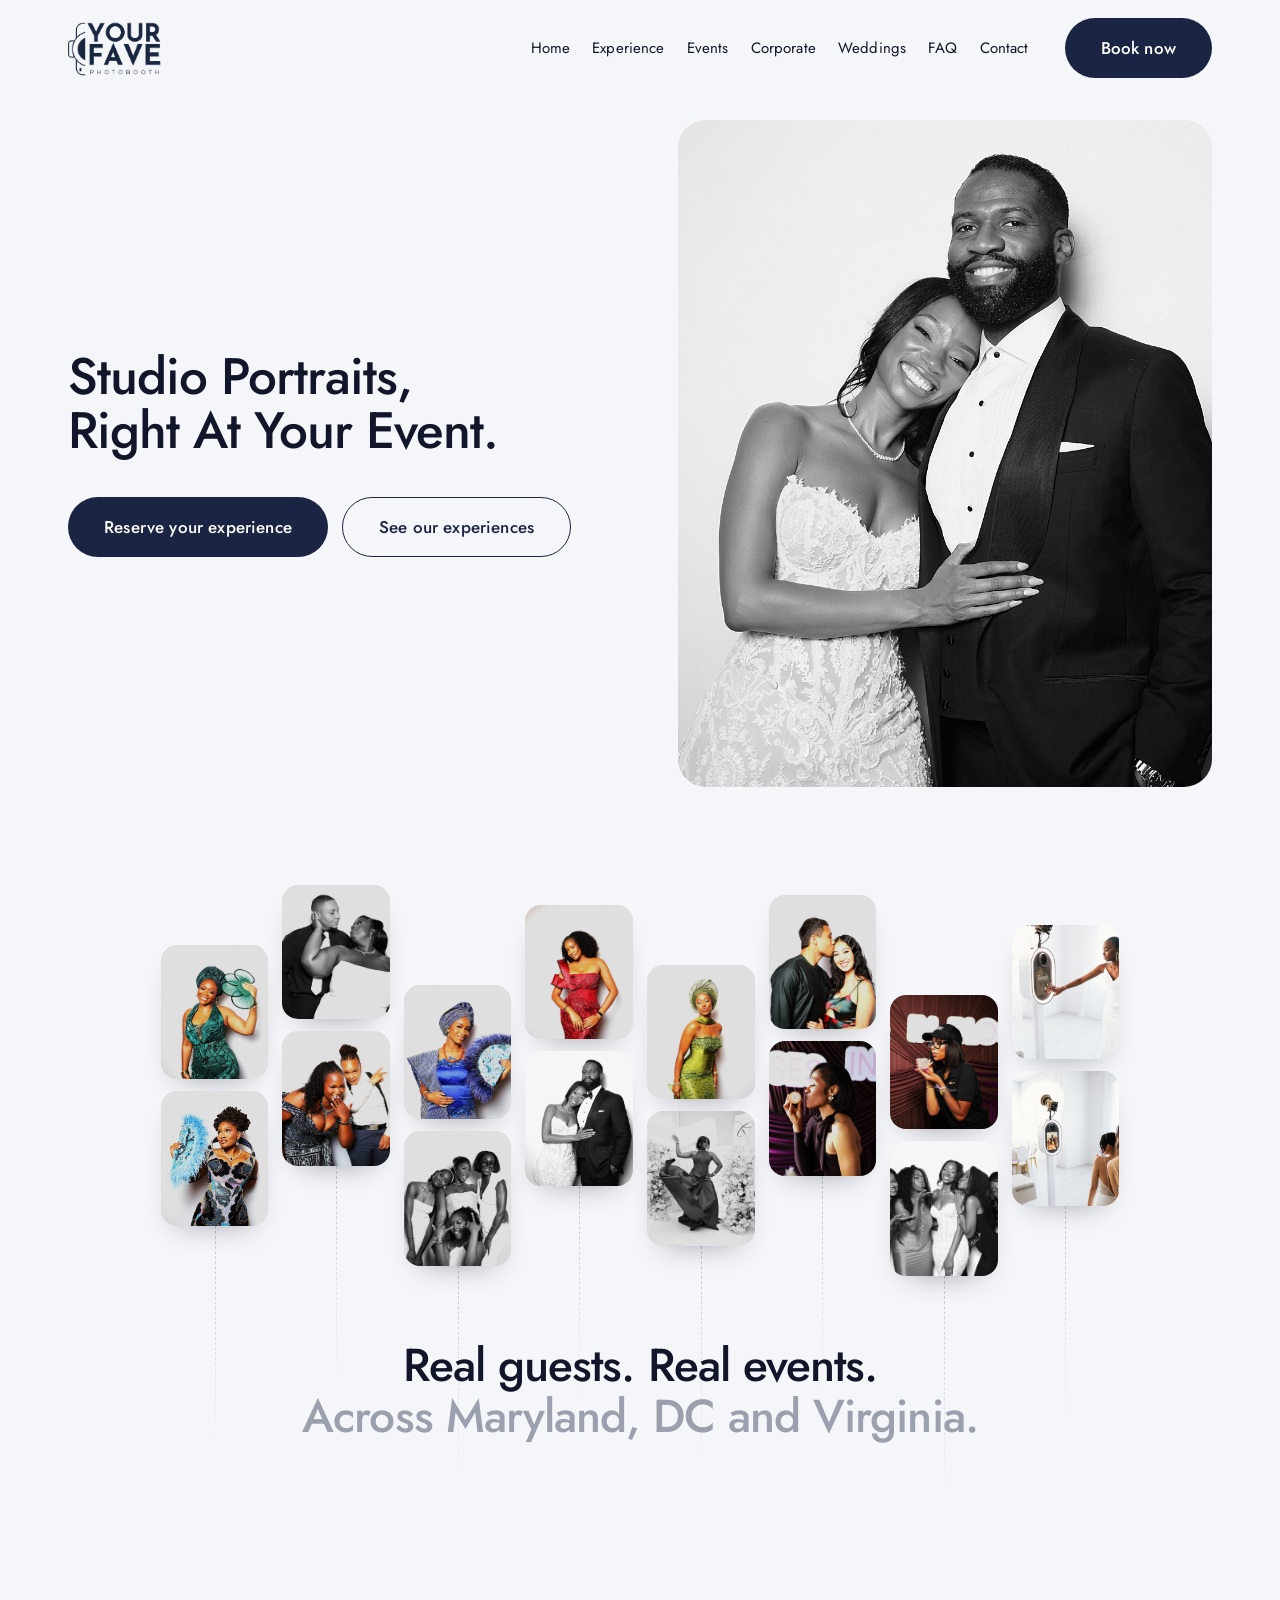
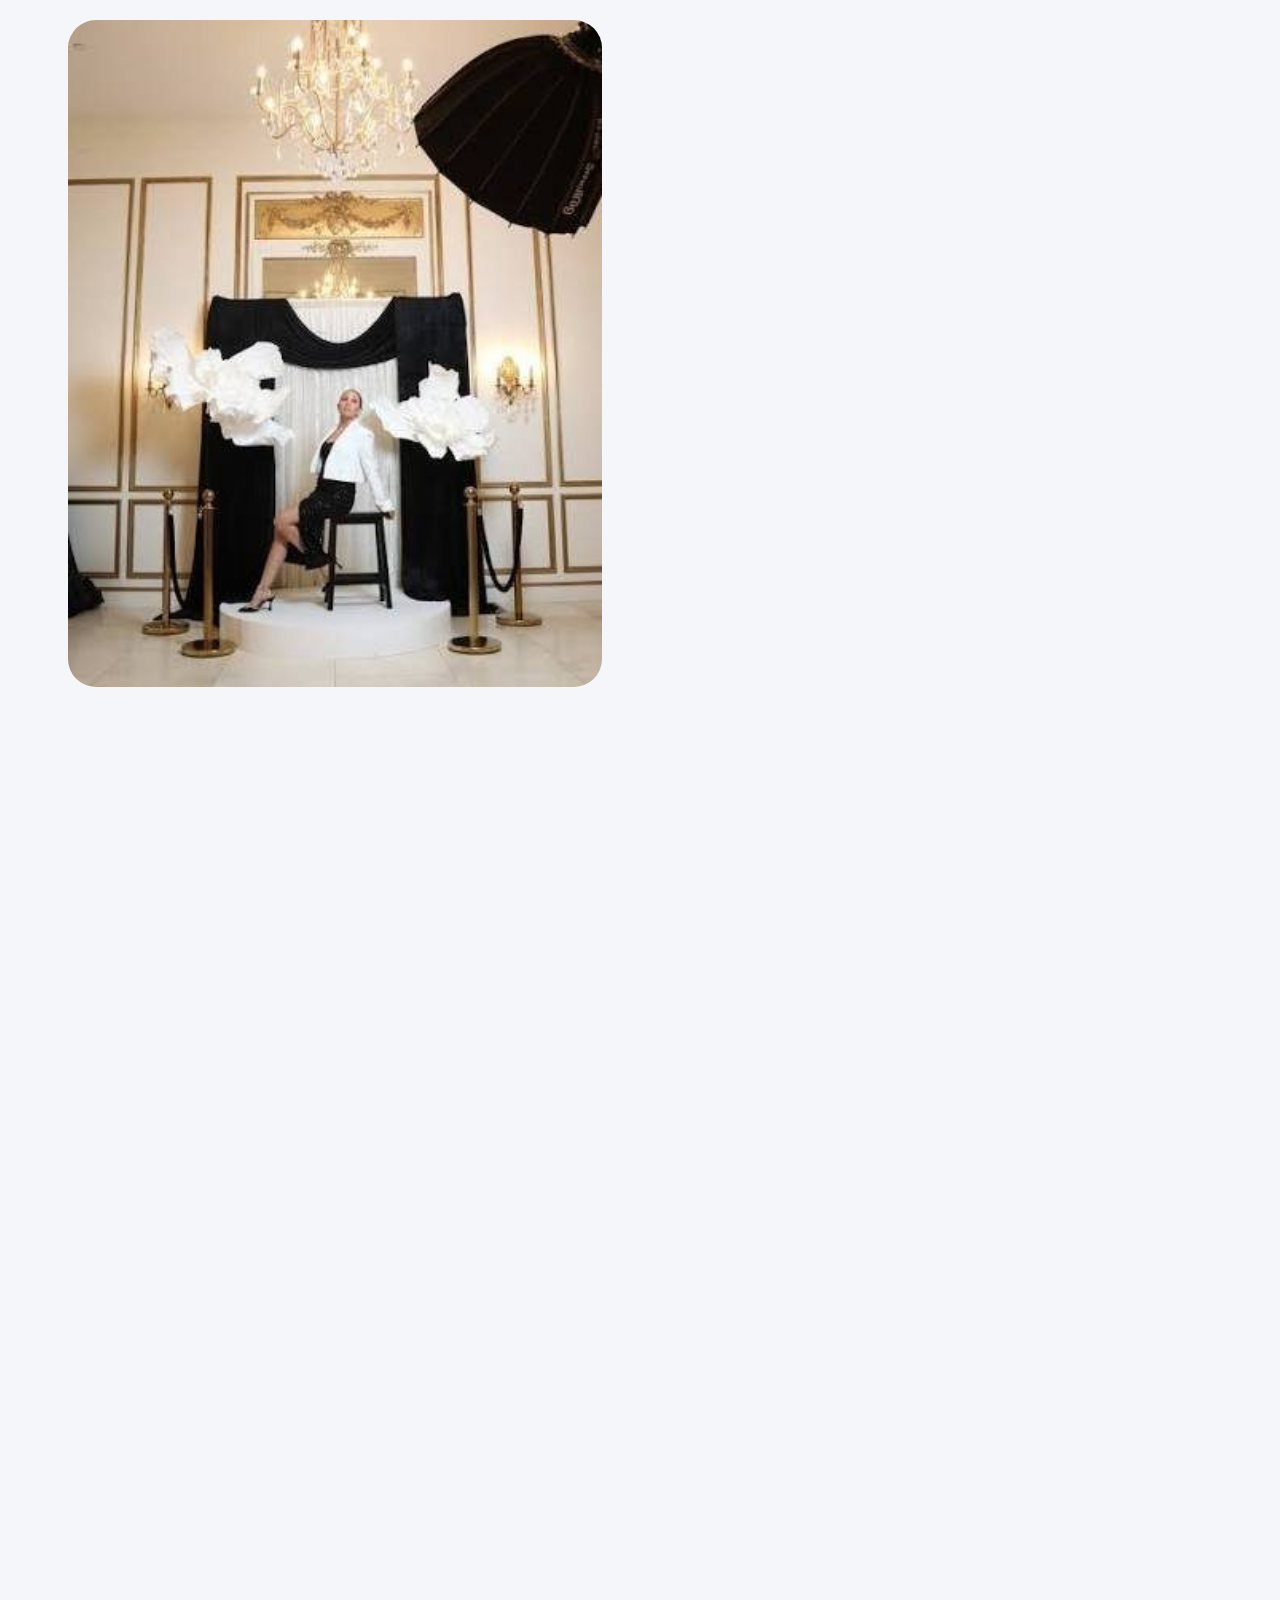
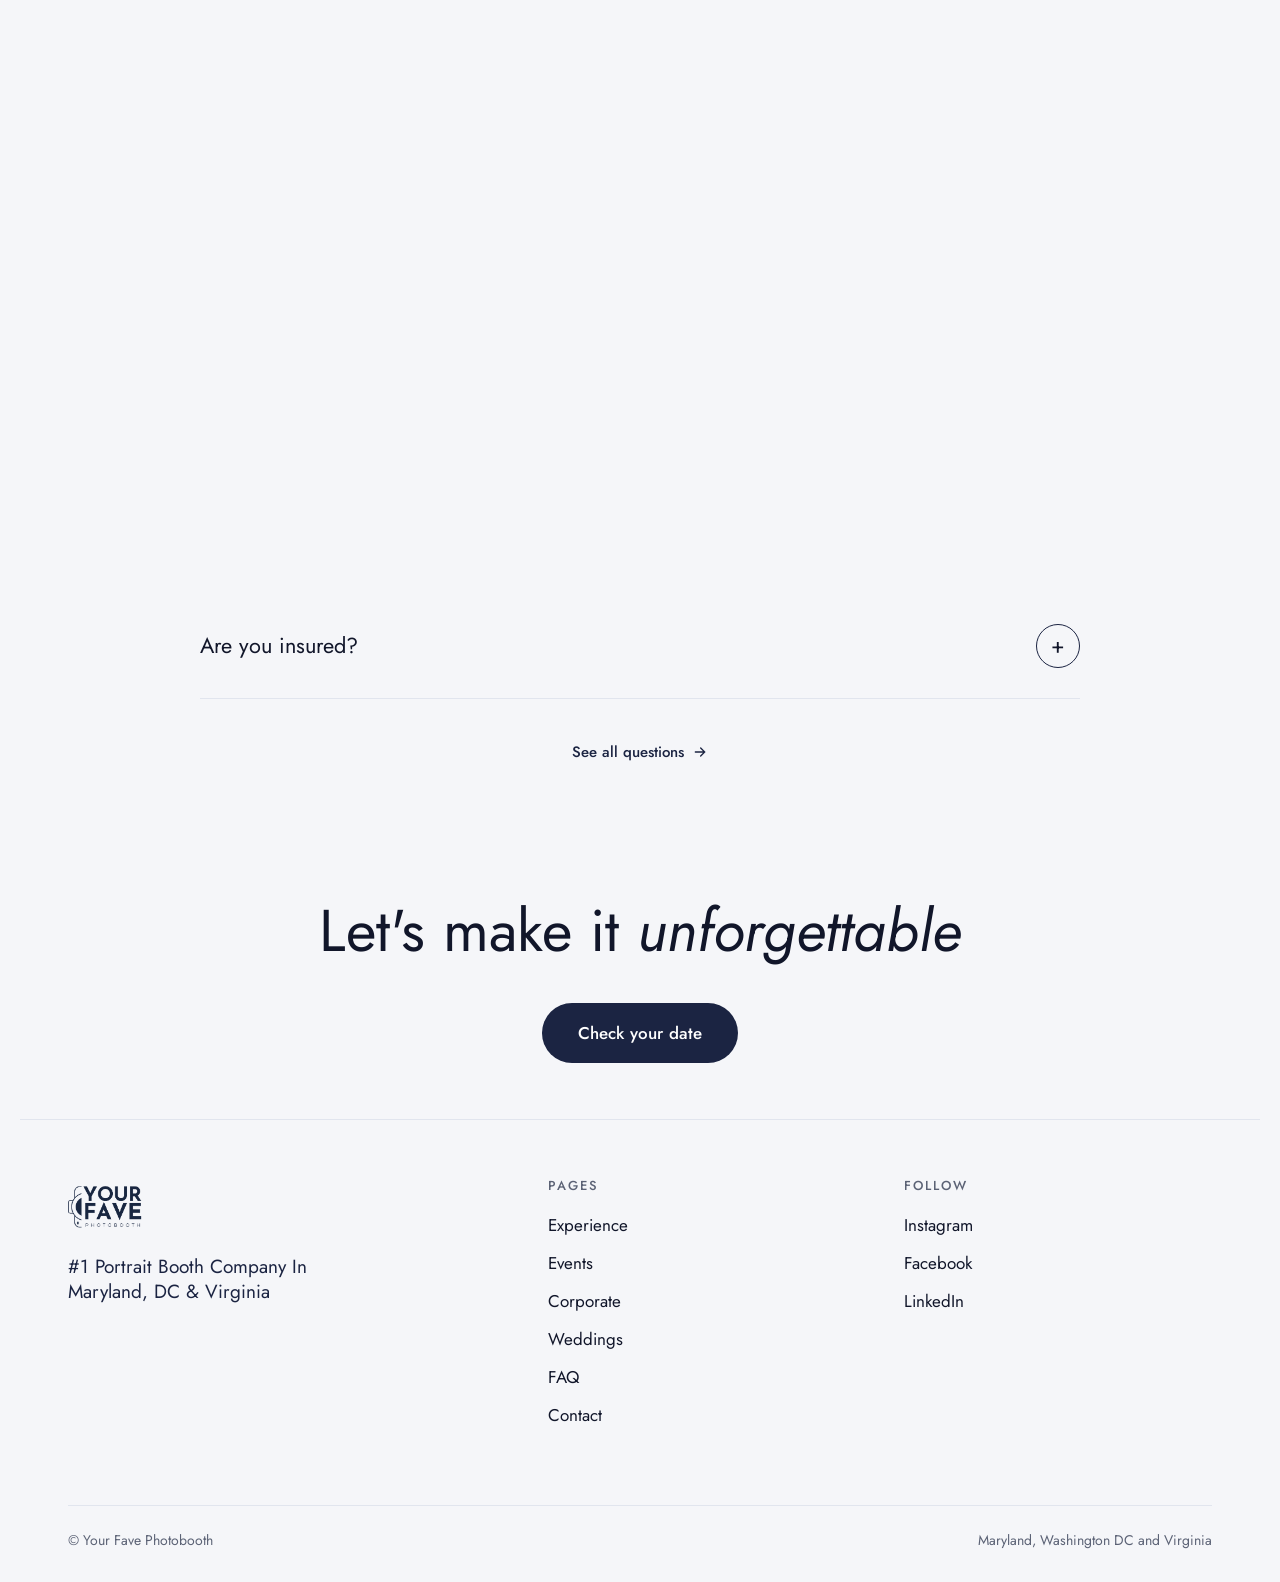
==== commit f5a68ca6: "Mobile menu Instagram link is a plain white text link; space between home heading and buttons on des" ====
--- a/index.html
+++ b/index.html
@@ -20,7 +20,7 @@
 <link rel="preconnect" href="https://fonts.gstatic.com" crossorigin>
 <link rel="stylesheet" href="https://fonts.googleapis.com/css2?family=Jost:ital,wght@0,300;0,400;0,500;0,600;1,300;1,400;1,500&amp;display=swap">
 <script>document.documentElement.classList.add('js')</script>
-<link rel="stylesheet" href="/css/v3.css?v=57">
+<link rel="stylesheet" href="/css/v3.css?v=59">
 <script src="/js/v3.js?v=57" defer></script>
 </head>
 <body>
@@ -52,7 +52,7 @@
   <a href="/faq/">FAQ</a>
   <a href="/contact/">Contact</a>
  </nav>
- <div class="menu__social"><a href="https://www.instagram.com/YOURFAVEPHOTOBOOTH" target="_blank" rel="noopener"><img src="/assets/icon-instagram.svg" alt="" width="20" height="20">Instagram</a></div>
+ <div class="menu__social"><a href="https://www.instagram.com/YOURFAVEPHOTOBOOTH" target="_blank" rel="noopener"><svg viewBox="0 0 24 24" width="18" height="18" fill="none" stroke="currentColor" stroke-width="1.6" aria-hidden="true"><rect x="3" y="3" width="18" height="18" rx="5"/><circle cx="12" cy="12" r="4"/><circle cx="17.5" cy="6.5" r=".9" fill="currentColor" stroke="none"/></svg>Instagram</a></div>
  <div class="menu__foot"><span>Maryland</span><span>Washington, DC</span><span>Virginia</span></div>
 </nav>
 
--- a/css/v3.css
+++ b/css/v3.css
@@ -531,9 +531,13 @@
 }
 
 /* mobile menu: social link */
-.menu__social{display:flex;gap:12px;flex-wrap:wrap;margin:0 0 22px}
-.menu__social a{display:inline-flex;align-items:center;gap:10px;height:48px;padding:0 20px 0 14px;border-radius:999px;background:#fff;color:var(--navy);font-size:16px;font-weight:500}
-.menu__social img{width:20px;height:20px}
+.menu__social{display:flex;gap:28px;flex-wrap:wrap;margin:0 0 20px}
+.menu__social a{display:inline-flex;align-items:center;gap:10px;color:#fff;font-size:14px;letter-spacing:.14em;text-transform:uppercase;opacity:.85;transition:opacity .3s}
+.menu__social a:hover{opacity:1}
+.menu__social svg{flex:none}
 
 /* pinned rows: cards slide on the compositor; the section clips them at the screen edges */
 .pin .sec{overflow-x:clip}
+
+/* home hero without a paragraph: give the buttons room below the heading */
+@media (min-width:901px){.hero h1{margin-bottom:40px}}
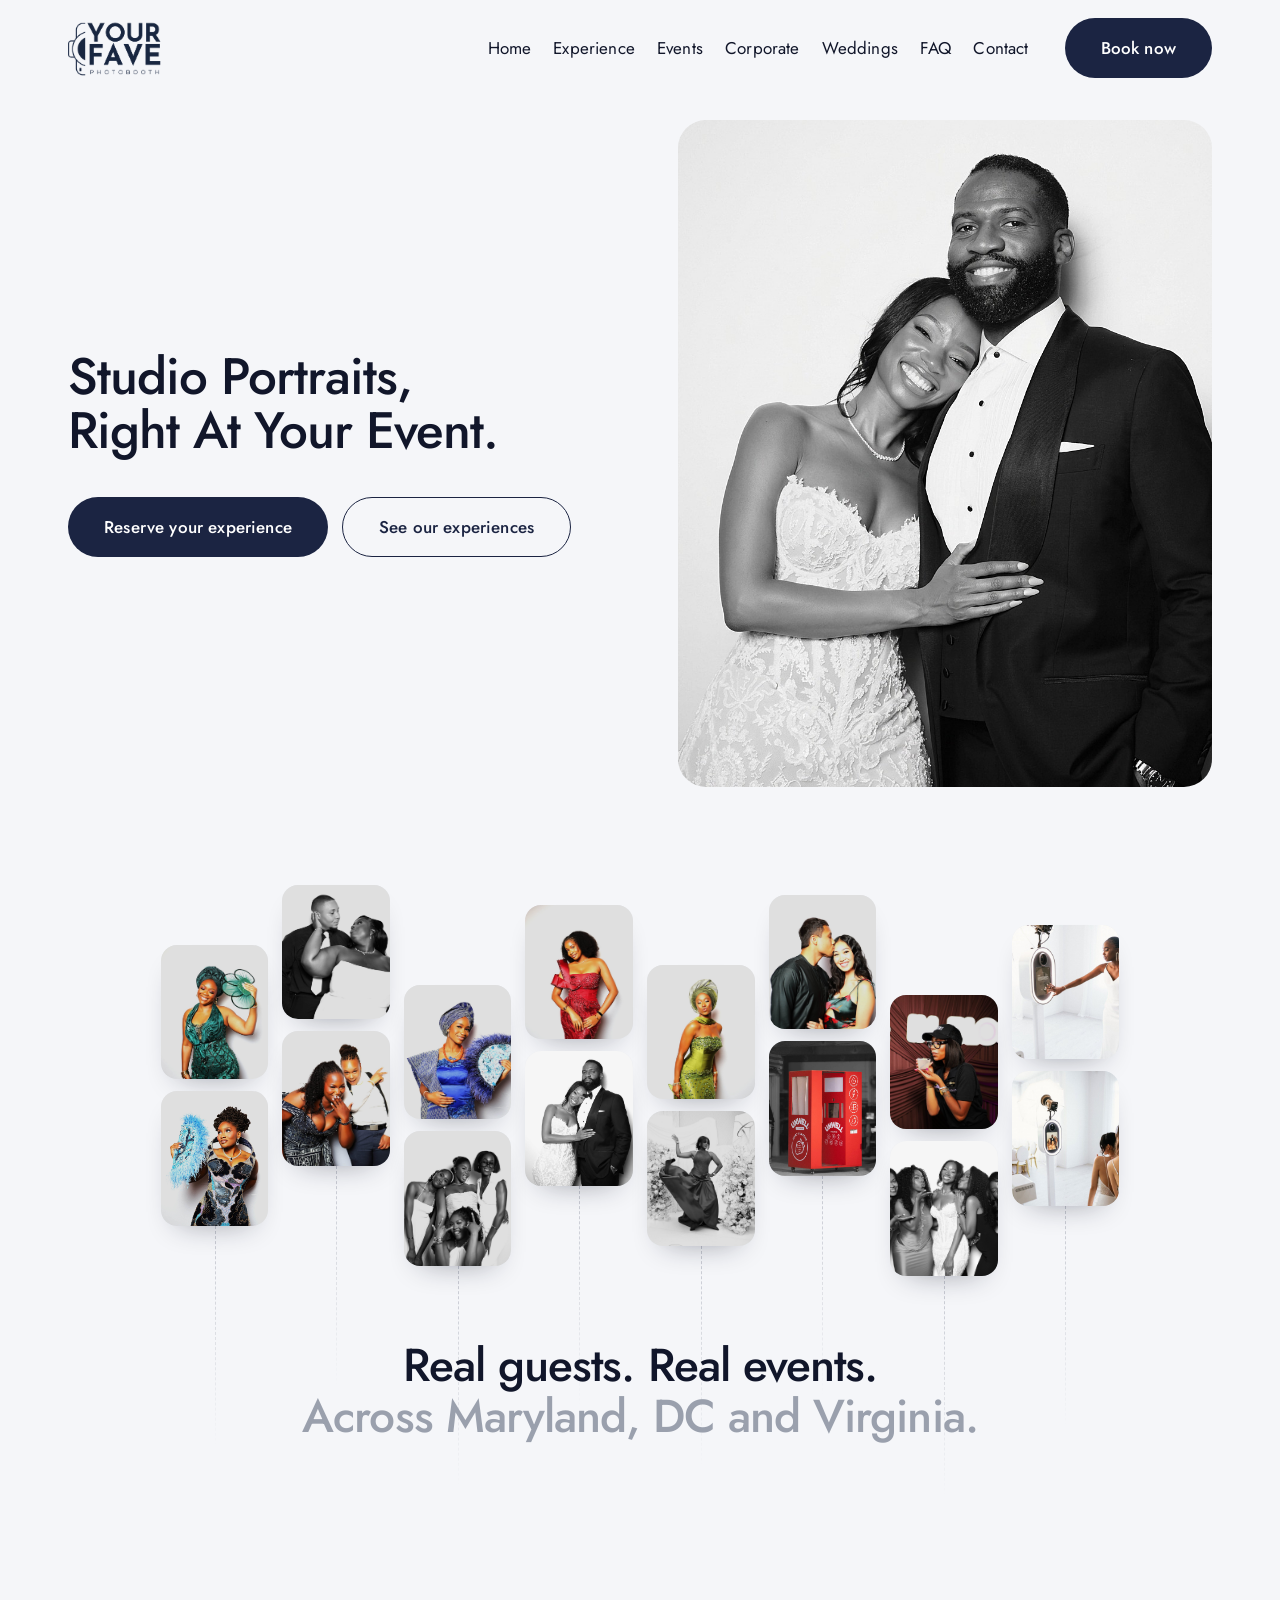
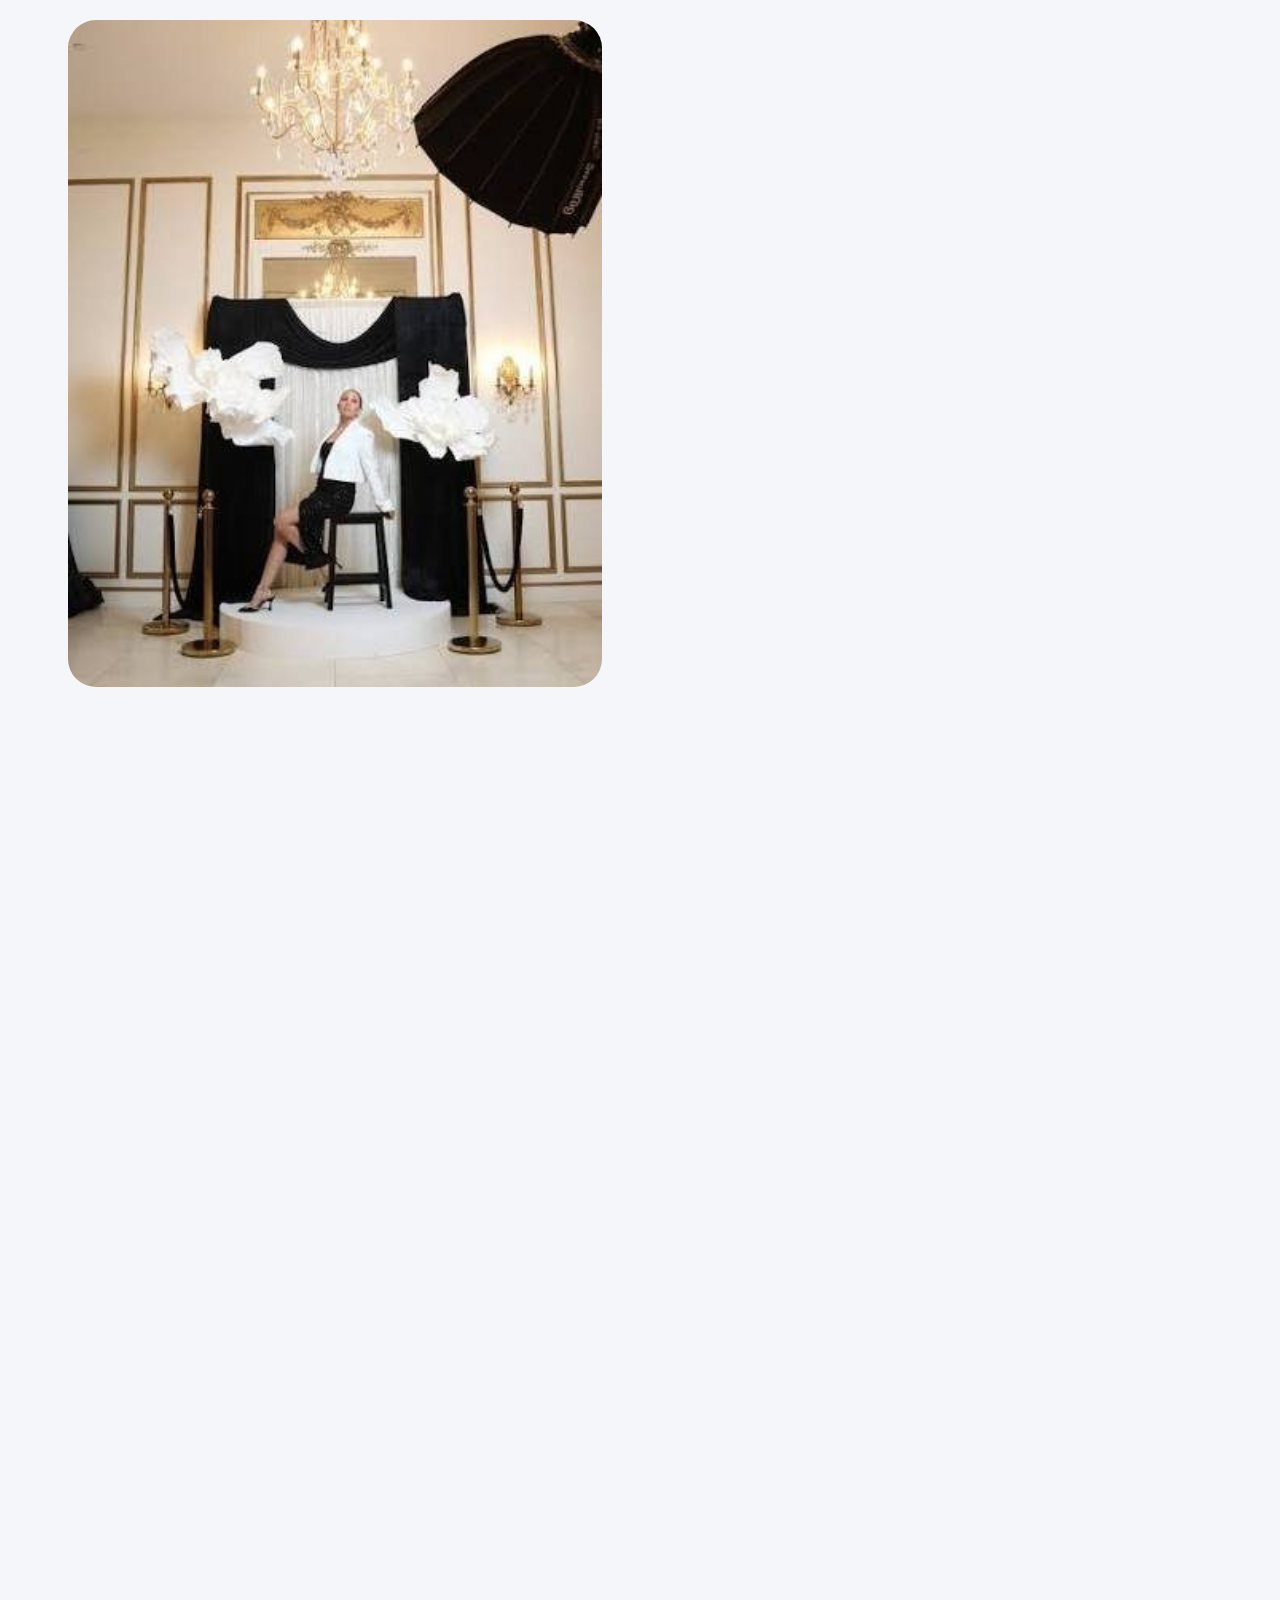
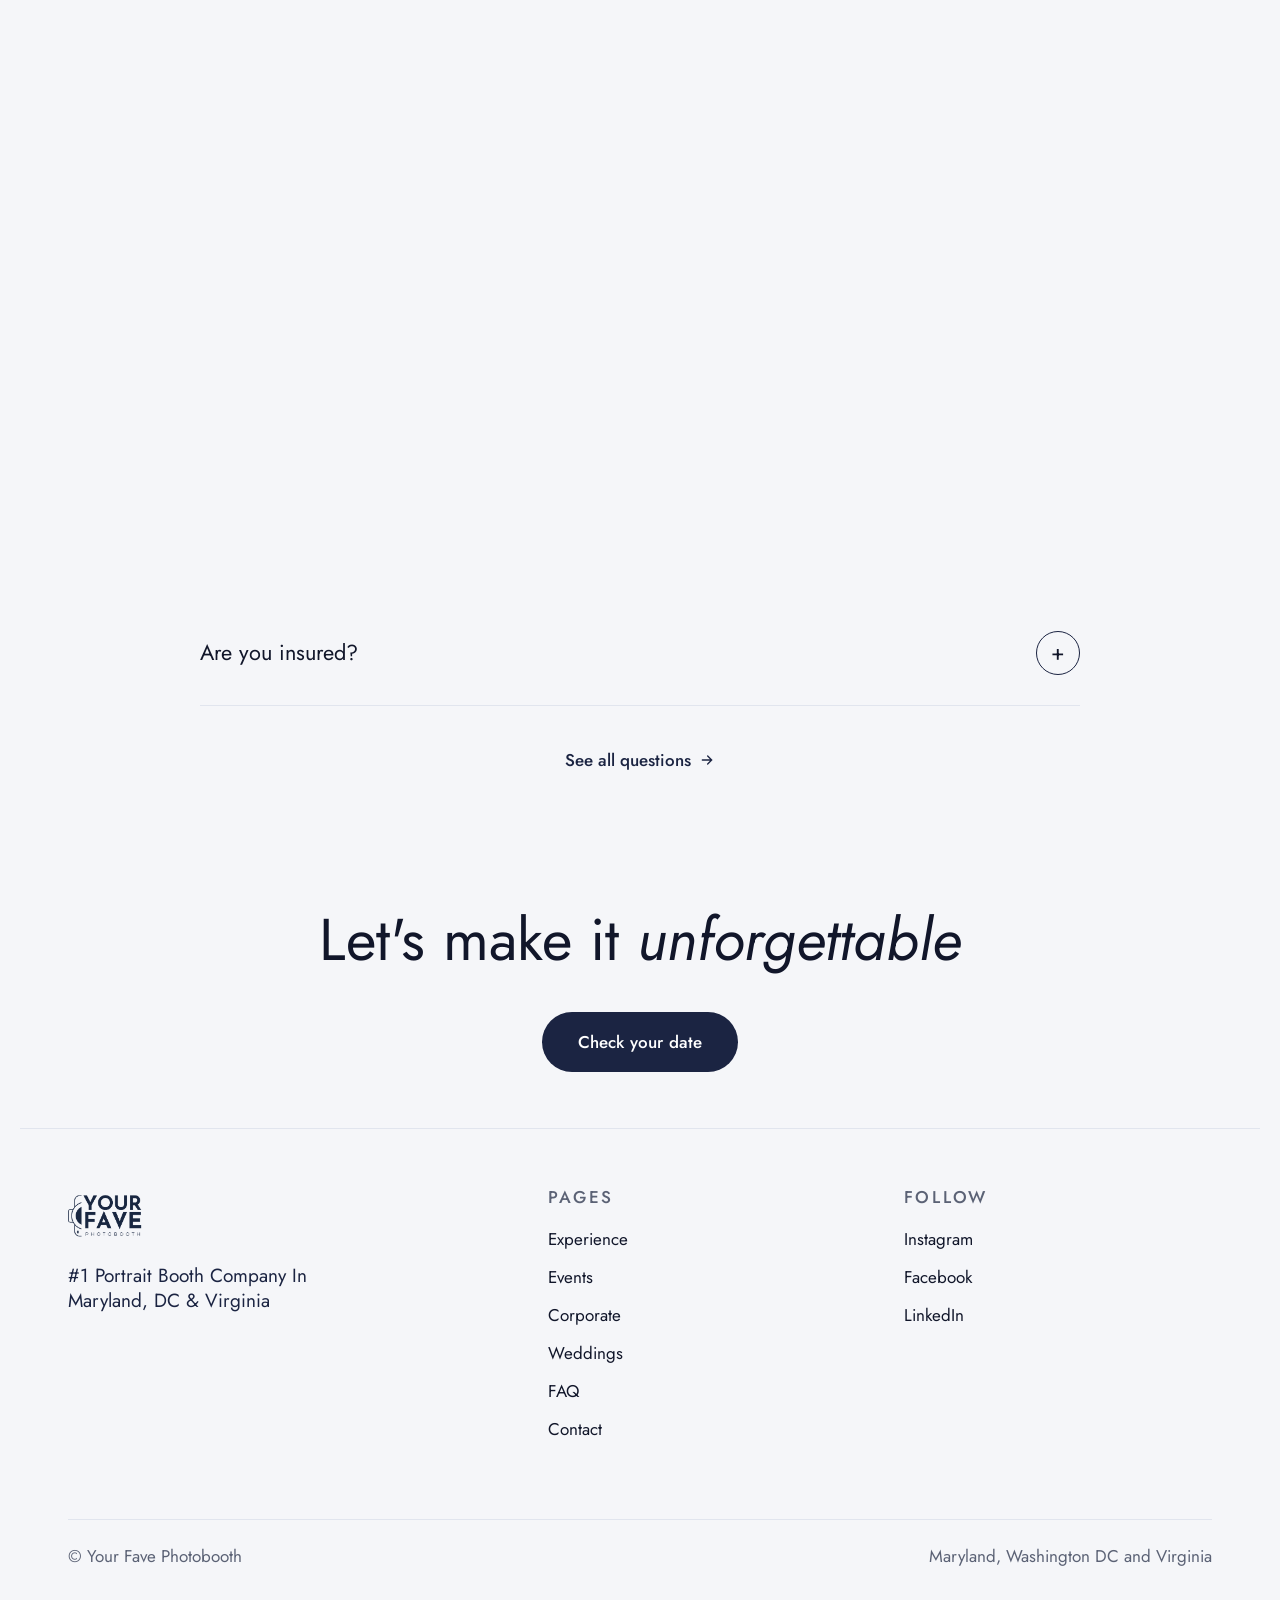
==== commit 6235e8d1: "Brand activation cards use the branded backdrop portrait; minimum text size 17px site-wide - Brand a" ====
--- a/index.html
+++ b/index.html
@@ -20,7 +20,7 @@
 <link rel="preconnect" href="https://fonts.gstatic.com" crossorigin>
 <link rel="stylesheet" href="https://fonts.googleapis.com/css2?family=Jost:ital,wght@0,300;0,400;0,500;0,600;1,300;1,400;1,500&amp;display=swap">
 <script>document.documentElement.classList.add('js')</script>
-<link rel="stylesheet" href="/css/v3.css?v=59">
+<link rel="stylesheet" href="/css/v3.css?v=64">
 <script src="/js/v3.js?v=57" defer></script>
 </head>
 <body>
@@ -76,7 +76,7 @@
     <div class="wall__col c3" style="--o:110px"><div class="wall__drift"><div class="wall__tile"><img src="/assets/photos/birthday.jpg" alt="A guest in a blue outfit posing with a feather fan" loading="lazy"></div><div class="wall__tile"><img src="/assets/photos/wedding-lg.jpg" alt="Four guests posing close together in black and white" loading="lazy"></div></div></div>
     <div class="wall__col c4" style="--o:30px"><div class="wall__drift"><div class="wall__tile"><img src="/assets/photos/red-dress.jpg" alt="A guest in a red beaded dress" loading="lazy"></div><div class="wall__tile"><img src="/assets/photos/hd/home-mobile.jpg" alt="A bride and groom smiling together in black and white" loading="lazy"></div></div></div>
     <div class="wall__col c5" style="--o:90px"><div class="wall__drift"><div class="wall__tile"><img src="/assets/photos/green.jpg" alt="A guest in a green gele and beaded dress" loading="lazy"></div><div class="wall__tile"><img src="/assets/photos/hero1.jpg" alt="A guest in a flowing gown posing among white flowers" loading="lazy"></div></div></div>
-    <div class="wall__col c6" style="--o:20px"><div class="wall__drift"><div class="wall__tile"><img src="/assets/photos/wedding.jpg" alt="A groom kissing his partner on the cheek" loading="lazy"></div><div class="wall__tile"><img src="/assets/photos/booth-red.jpg" alt="A guest posing with a treat in front of a branded backdrop" loading="lazy"></div></div></div>
+    <div class="wall__col c6" style="--o:20px"><div class="wall__drift"><div class="wall__tile"><img src="/assets/photos/wedding.jpg" alt="A groom kissing his partner on the cheek" loading="lazy"></div><div class="wall__tile"><img src="/assets/photos/hd/booth-red-lg.jpg" alt="A red branded booth at a brand activation" loading="lazy"></div></div></div>
     <div class="wall__col c7" style="--o:120px"><div class="wall__drift"><div class="wall__tile"><img src="/assets/photos/corporate.jpg" alt="A guest in a cap holding a drink in front of a branded backdrop" loading="lazy"></div><div class="wall__tile"><img src="/assets/photos/hd/home-cover.jpg" alt="A group of guests blowing kisses in black and white" loading="lazy"></div></div></div>
     <div class="wall__col c8" style="--o:50px"><div class="wall__drift"><div class="wall__tile"><img src="/assets/photos/umbrella.jpg" alt="A guest reaching toward the screen of a white booth" loading="lazy"></div><div class="wall__tile"><img src="/assets/photos/booth-white.jpg" alt="A guest beside a white booth in a bright room" loading="lazy"></div></div></div>
    </div>
@@ -103,7 +103,7 @@
     <p class="svc__d">Holiday parties, conferences and client nights, with your branding on every photo.</p>
    </a>
    <a class="svc__item reveal" href="/corporate/" data-cursor="View">
-    <div class="svc__ph"><img src="/assets/photos/hd/booth-red-lg.jpg" alt="Branded Photo Experience for a brand activation"></div>
+    <div class="svc__ph"><img src="/assets/photos/booth-red.jpg" alt="A guest posing with a treat in front of a branded backdrop"></div>
     <div class="svc__row"><div class="svc__t">Brand activations</div><span class="svc__go"><svg viewBox="0 0 24 24" fill="none" stroke="currentColor" stroke-width="2" stroke-linecap="round"><path d="M7 17L17 7M9 7h8v8"/></svg></span></div>
     <p class="svc__d">Branded booths and instant sharing that put your launch in front of more people.</p>
    </a>
--- a/css/v3.css
+++ b/css/v3.css
@@ -541,3 +541,22 @@
 
 /* home hero without a paragraph: give the buttons room below the heading */
 @media (min-width:901px){.hero h1{margin-bottom:40px}}
+
+/* minimum text size across the site is 17px (the experience description size); only the price detail lines are smaller */
+.rev__who,.quote footer,.ty1__foot,.ft h4,.menu__social a,.menu__foot,.ft__bot,.ty1__main p,.ty1 .ty1__rev p,
+.svc__d,.incl p,.types__c p,.pin .svc__d,.pin .incl p,.pin .types__c p,
+.faqs__more a,.types__go,.pin .types__go,.pill,.ticks li,.hdr__links,.cursor span,.ty1__rev figcaption{font-size:17px}
+@media (max-width:600px) and (max-height:620px){
+  .ty1 .pill{height:50px;margin-top:8px}
+  .ty1 .qz__btn{width:36px;height:36px}
+  .ty1__main{padding-bottom:2px}
+  .ty1__rev{margin-top:6px;padding-top:8px}
+  .ty1 .qz__nav{margin-top:6px}
+}
+/* very short screens: the thank-you page may scroll rather than let the review controls overlap the footer */
+@media (max-height:620px){
+  .ty1{height:auto;min-height:100vh;min-height:100dvh;overflow:visible}
+  .ty1__main{flex:none;justify-content:flex-start;padding-bottom:28px}
+  .ty1__foot{padding-bottom:20px}
+}
+.ty1__foot{text-wrap:balance;padding-left:var(--gut);padding-right:var(--gut)}
